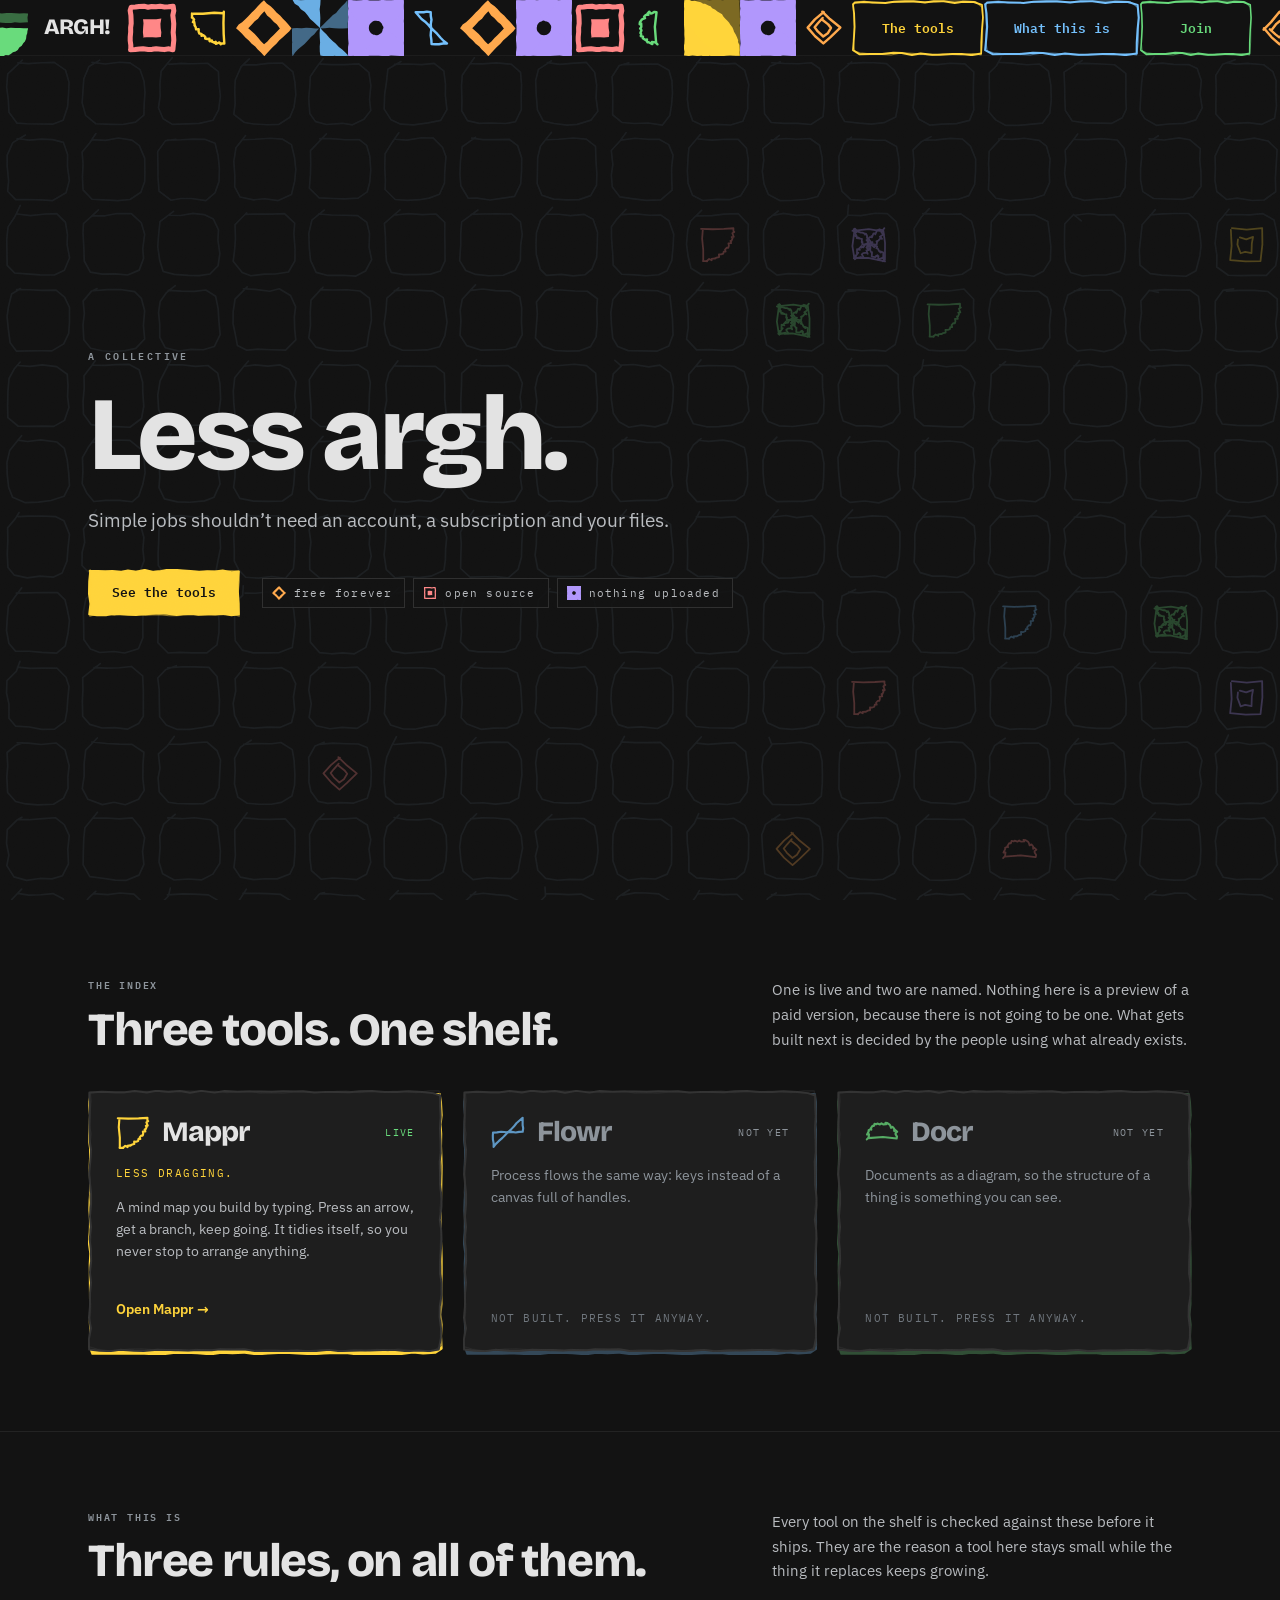
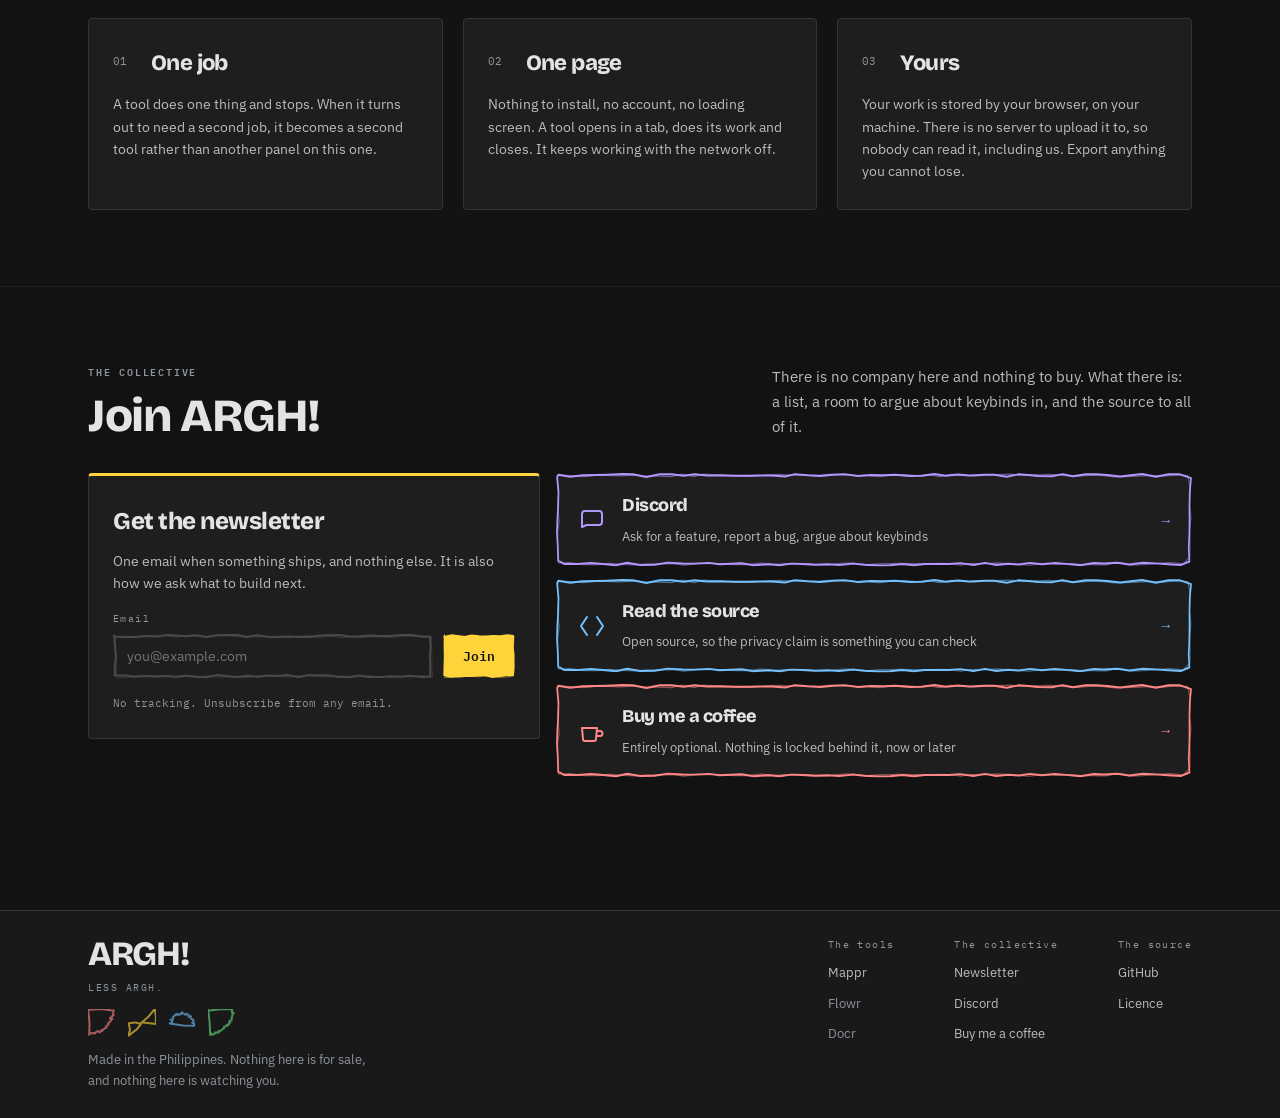
==== index.html @ cfb0e9b5 "The ARGH! marks: the stamp as the house page's icon, both marks as files Settled on book board 30. T" ====
<!doctype html>
<html lang="en">
<head>
<meta charset="utf-8">
<meta name="viewport" content="width=device-width,initial-scale=1">
<title>ARGH! — less argh.</title>
<meta name="description" content="Small tools that each do one job and then get out of the way. Free forever, open source, and nothing ever leaves your device.">
<meta name="theme-color" content="#121212">
<link rel="icon" href="/assets/brand/argh-stamp.svg" type="image/svg+xml">
<link rel="icon" href="/assets/brand/png/argh-stamp-32.png" type="image/png" sizes="32x32">
<link rel="apple-touch-icon" href="/assets/brand/png/apple-touch-icon.png">

<meta property="og:title" content="ARGH! — less argh.">
<meta property="og:description" content="Small tools that each do one job and then get out of the way. Free forever, open source, nothing uploaded.">
<meta property="og:type" content="website">


<!--critical:start-->
<style>
/* Critical: enough to paint dark and roughly right above the fold if
   site.css is late. Generated by tools/build-critical.py from the
   stylesheet itself; do not hand-edit. */
:root{--field:#121212;--panel:#1e1e1e;--line:#343434;--ink:#e3e3e3;--ash:#b9bcc0;--muted:#8d949b;--blue:#74c0fc;--yellow:#ffd43b;--green:#69db7c;--orange:#ffa94d;--violet:#b197fc;--red:#ff8787;--rule-page:rgba(160,195,230,.07);--rule-map:rgba(160,195,230,.10);--rule-map-strong:rgba(160,195,230,.19);--display:'Bricolage Grotesque',system-ui,sans-serif;--sans:'IBM Plex Sans',system-ui,sans-serif;--mono:'IBM Plex Mono',ui-monospace,monospace;--page-max:1200px;--gut:48px;}
*{box-sizing:border-box}
html{scroll-behavior:smooth}
body{margin:0;background-color:var(--field);background-image:linear-gradient(var(--rule-page) 1px, transparent 1px),linear-gradient(90deg, var(--rule-page) 1px, transparent 1px);background-size:60px 60px, 60px 60px;color:var(--ink);font-family:var(--sans);font-size:15px;line-height:1.65;-webkit-font-smoothing:antialiased;}
a{color:var(--blue);text-decoration:none}
a:hover{color:var(--ink)}
.wrap{max-width:var(--page-max);margin:0 auto;padding:0 var(--gut)}
.label{font-family:var(--mono);font-weight:600;font-size:10px;letter-spacing:1.8px;color:var(--muted);text-transform:uppercase;}
.btn{display:inline-flex;align-items:center;justify-content:center;font-family:var(--mono);font-size:13px;font-weight:600;padding:13px 24px;border-radius:4px;border:1px solid transparent;min-height:44px;cursor:pointer;}
.btn-primary{background:var(--ink);color:var(--field)}
.btn-ghost{color:var(--ink);border-color:var(--line);font-weight:400}
.spectrum{height:6px;display:flex}
.spectrum span{flex-grow:1}
.spectrum .s1{background:var(--red)}
.spectrum .s2{background:var(--orange)}
.spectrum .s3{background:var(--yellow)}
.spectrum .s4{background:var(--green)}
.spectrum .s5{background:var(--blue)}
.spectrum .s6{background:var(--violet)}
.topbar{position:sticky;top:0;z-index:20;background:var(--panel);border-bottom:1px solid var(--line);}
.topbar .inner{max-width:var(--page-max);margin:0 auto;height:56px;display:flex;align-items:center;gap:14px;padding:0 var(--gut);}
.topbar .name{font-family:var(--display);font-weight:700;font-size:19px}
.topbar .ver{font-family:var(--mono);font-size:10px;color:var(--muted);border:1px solid var(--line);padding:2px 6px;border-radius:3px;}
.topbar nav{margin-left:auto;display:flex;align-items:center;gap:18px}
.topbar nav a{font-family:var(--mono);font-size:12px;color:var(--muted)}
.topbar nav a.argh{color:var(--yellow)}
.topbar nav a.cta{color:var(--field);background:var(--yellow);font-weight:600;padding:8px 13px;border-radius:4px;}
.topbar .name{font-weight:800;letter-spacing:-.6px;font-size:20px}
.drawn{position:relative;background:none;border:0;border-radius:0;padding:13px 24px}
.drawn .ed{position:absolute;inset:0;display:block;pointer-events:none;color:inherit}
.drawn .ed svg{display:block;width:100%;height:100%}
.drawn .t{position:relative}
.drawn .f2,.drawn .f3{opacity:0}
.btn.drawn.btn-primary .t{color:var(--field)}
.btn.drawn.btn-ghost{color:#4a4a4a;background:none;border:0}
.btn.drawn.btn-ghost .t{color:var(--ink)}
.topbar nav a.cta.drawn{color:var(--yellow);background:none;padding:9px 15px}
.topbar nav a.cta.drawn .t{color:var(--field)}
.grain{position:fixed;inset:0;pointer-events:none;z-index:2;opacity:.05;mix-blend-mode:overlay}
.grain svg{width:100%;height:100%;display:block}
body.house{background-image:none}
.house .topbar .name{font-size:22px}
.house .topbar nav a{font-size:12.5px}
.hhero{position:relative;padding:104px 0 96px;overflow:hidden;min-height:calc(100svh - var(--nb));display:flex;align-items:center}
.hhero .glaze{position:absolute;inset:0;pointer-events:none;background:url("hero-field.svg") center center / cover no-repeat;}
.hhero .wrap{position:relative;width:100%}
.hhero .label{letter-spacing:2.4px}
.hhero h1{font-family:var(--display);font-weight:800;font-size:104px;line-height:.94;letter-spacing:-4px;margin:22px 0 0;}
.hhero .lead{margin:22px 0 0;max-width:600px;font-size:19px;line-height:1.55;color:var(--ash)}
.hhero .actions{margin-top:34px;display:flex;align-items:center;gap:22px;flex-wrap:wrap}
.claims{list-style:none;margin:0;padding:0;display:flex;flex-wrap:wrap;gap:8px}
.claims li{display:inline-flex;align-items:center;gap:8px;height:30px;padding:0 12px 0 9px;border:1px solid #2f2f2f;background:rgba(18,18,18,.85);font-family:var(--mono);font-size:11px;letter-spacing:1.2px;color:var(--ash)}
.claims svg{width:14px;height:14px;flex-shrink:0}
.tileband{height:68px;overflow:hidden;display:flex;justify-content:center;background:var(--field);position:relative;z-index:1}
.tileband .row{display:flex;flex:0 0 auto}
.tileband .bt{display:block;width:68px;height:68px;flex:0 0 68px;opacity:0;animation:bandfire 1ms steps(1,start) forwards;animation-delay:calc(var(--i) * 34ms)}
.tileband .bt svg{display:block;width:100%;height:100%;overflow:visible;transition:transform 90ms steps(2,end)}
.tileband .bt svg{clip-path:inset(0)}
:root{--nb:56px}
html{scroll-padding-top:var(--nb)}
.spectrum{height:4px}
.navband{position:sticky;top:0;z-index:20;height:var(--nb);display:flex;align-items:stretch;background:var(--field);border-bottom:1px solid #1c1c1c}
.navband .tileband{height:var(--nb);display:block;overflow:hidden;background:none}
.navband .tileband .row{display:flex;height:100%}
.navband .tileband .bt{width:var(--nb);height:var(--nb);flex:0 0 var(--nb)}
.navband .nb-lead{flex:0 0 calc(var(--nb) / 2);position:relative}
.navband .nb-lead .row{position:absolute;right:0;top:0}
.navband .nb-tail{flex:0 0 calc(var(--nb) / 2)}
.navband .nb-mid{flex:1 1 0;min-width:0}
.navband .nb-brand{flex:0 0 auto;display:flex;align-items:center;gap:12px;padding:0 28px 0 18px}
.navband .nb-word{display:flex;align-items:center;gap:11px;font-family:var(--display);font-weight:800;font-size:22px;letter-spacing:-.8px;color:var(--ink);text-decoration:none}
.navband .ver{font-family:var(--mono);font-size:10px;color:var(--muted);border:1px solid var(--line);padding:2px 6px;border-radius:3px}
.navband .nb-keys{flex:0 0 auto;display:flex}
.nkey{position:relative;display:flex;align-items:center;justify-content:center;min-width:112px;height:var(--nb);padding:0 22px;box-sizing:border-box;text-decoration:none;font-family:var(--mono);font-size:12.5px;font-weight:600;color:var(--acc)}
.nkey .ed,.nkey .fl{position:absolute;inset:0;width:100%;height:100%;display:block;overflow:visible;pointer-events:none;color:var(--acc)}
.nkey .fl{opacity:0}
.nkey .ed .f2,.nkey .ed .f3{opacity:0}
.nkey .t{position:relative;white-space:nowrap}
.nkey .short{display:none}
.spectrum{display:none}
.navband .nb-brand{padding:0 14px 0 16px}
@media (max-width:1000px){:root{--gut:28px}.hhero{padding:72px 0 64px}.hhero h1{font-size:64px;letter-spacing:-2.2px}.hhero .lead{font-size:17px}}
@media (max-width:640px){:root{--gut:16px}.topbar nav{gap:12px}.hhero h1{font-size:46px;letter-spacing:-1.6px}.house .topbar nav a{font-size:11.5px}.tileband{height:48px}.tileband .bt{width:48px;height:48px;flex-basis:48px}}
@media (prefers-reduced-motion: reduce){html{scroll-behavior:auto}.tileband .bt{animation:none;opacity:1}}
@media (max-width:760px){:root{--nb:48px}.navband .nb-mid{display:none}.navband .nb-brand{flex:1 1 auto;padding:0 10px}.navband .nb-word{font-size:19px}.navband .ver{display:none}.nkey{min-width:0;padding:0 12px;font-size:11.5px}.nkey .short{display:inline}.navband .nb-mid{display:block}.navband .nb-brand{flex:0 0 auto;padding:0 10px 0 14px}}
</style>
<!--critical:end-->
<link rel="stylesheet" href="/assets/site.css">
<link rel="preload" href="/assets/fonts/bricolage-grotesque-latin-800-normal.woff2" as="font" type="font/woff2" crossorigin>
<link rel="preload" href="/assets/fonts/ibm-plex-sans-latin-400-normal.woff2" as="font" type="font/woff2" crossorigin>
</head>
<body class="house">

<!--band:start-->
<header class="navband" data-owner="house"><div class="tileband nb-lead" aria-hidden="true"><div class="row"><span class="bt" style="--i:0"><svg viewBox="0 0 120 120"><g transform="rotate(180 60 60)"><use href="/assets/tiles.svg#g-half-disc"/></g></svg></span></div></div><div class="nb-brand"><a class="nb-word" href="/" aria-label="ARGH!, home">ARGH!</a></div><div class="tileband nb-mid" aria-hidden="true"><div class="row"><span class="bt" style="--i:1"><svg viewBox="0 0 120 120"><g transform="rotate(270 60 60)"><use href="/assets/tiles.svg#g-square-in-square"/></g></svg></span><span class="bt" style="--i:2"><svg viewBox="0 0 120 120"><g transform="rotate(90 60 60)"><use href="/assets/tiles.svg#o-quarter-disc"/></g></svg></span><span class="bt" style="--i:3"><svg viewBox="0 0 120 120"><g transform="rotate(90 60 60)"><use href="/assets/tiles.svg#g-cut-diamond"/></g></svg></span><span class="bt" style="--i:4"><svg viewBox="0 0 120 120"><g transform="rotate(90 60 60)"><use href="/assets/tiles.svg#g-pinwheel"/></g></svg></span><span class="bt" style="--i:5"><svg viewBox="0 0 120 120"><g transform="rotate(90 60 60)"><use href="/assets/tiles.svg#g-four-petals"/></g></svg></span><span class="bt" style="--i:6"><svg viewBox="0 0 120 120"><g transform="rotate(270 60 60)"><use href="/assets/tiles.svg#o-pinwheel"/></g></svg></span><span class="bt" style="--i:7"><svg viewBox="0 0 120 120"><g transform="rotate(90 60 60)"><use href="/assets/tiles.svg#g-cut-diamond"/></g></svg></span><span class="bt" style="--i:8"><svg viewBox="0 0 120 120"><g transform="rotate(0 60 60)"><use href="/assets/tiles.svg#g-four-petals"/></g></svg></span><span class="bt" style="--i:9"><svg viewBox="0 0 120 120"><g transform="rotate(270 60 60)"><use href="/assets/tiles.svg#g-square-in-square"/></g></svg></span><span class="bt" style="--i:10"><svg viewBox="0 0 120 120"><g transform="rotate(270 60 60)"><use href="/assets/tiles.svg#o-half-disc"/></g></svg></span><span class="bt" style="--i:11"><svg viewBox="0 0 120 120"><g transform="rotate(270 60 60)"><use href="/assets/tiles.svg#g-quarter-disc"/></g></svg></span><span class="bt" style="--i:12"><svg viewBox="0 0 120 120"><g transform="rotate(90 60 60)"><use href="/assets/tiles.svg#g-four-petals"/></g></svg></span><span class="bt" style="--i:13"><svg viewBox="0 0 120 120"><g transform="rotate(0 60 60)"><use href="/assets/tiles.svg#o-cut-diamond"/></g></svg></span><span class="bt" style="--i:14"><svg viewBox="0 0 120 120"><g transform="rotate(0 60 60)"><use href="/assets/tiles.svg#g-square-in-square"/></g></svg></span><span class="bt" style="--i:15"><svg viewBox="0 0 120 120"><g transform="rotate(90 60 60)"><use href="/assets/tiles.svg#g-quarter-disc"/></g></svg></span><span class="bt" style="--i:16"><svg viewBox="0 0 120 120"><g transform="rotate(0 60 60)"><use href="/assets/tiles.svg#g-half-disc"/></g></svg></span><span class="bt" style="--i:17"><svg viewBox="0 0 120 120"><g transform="rotate(90 60 60)"><use href="/assets/tiles.svg#g-pinwheel"/></g></svg></span><span class="bt" style="--i:18"><svg viewBox="0 0 120 120"><g transform="rotate(180 60 60)"><use href="/assets/tiles.svg#g-four-petals"/></g></svg></span><span class="bt" style="--i:19"><svg viewBox="0 0 120 120"><g transform="rotate(90 60 60)"><use href="/assets/tiles.svg#g-square-in-square"/></g></svg></span><span class="bt" style="--i:20"><svg viewBox="0 0 120 120"><g transform="rotate(180 60 60)"><use href="/assets/tiles.svg#o-pinwheel"/></g></svg></span><span class="bt" style="--i:21"><svg viewBox="0 0 120 120"><g transform="rotate(270 60 60)"><use href="/assets/tiles.svg#g-half-disc"/></g></svg></span><span class="bt" style="--i:22"><svg viewBox="0 0 120 120"><g transform="rotate(0 60 60)"><use href="/assets/tiles.svg#g-quarter-disc"/></g></svg></span><span class="bt" style="--i:23"><svg viewBox="0 0 120 120"><g transform="rotate(0 60 60)"><use href="/assets/tiles.svg#o-cut-diamond"/></g></svg></span><span class="bt" style="--i:24"><svg viewBox="0 0 120 120"><g transform="rotate(90 60 60)"><use href="/assets/tiles.svg#g-four-petals"/></g></svg></span><span class="bt" style="--i:25"><svg viewBox="0 0 120 120"><g transform="rotate(180 60 60)"><use href="/assets/tiles.svg#g-square-in-square"/></g></svg></span><span class="bt" style="--i:26"><svg viewBox="0 0 120 120"><g transform="rotate(0 60 60)"><use href="/assets/tiles.svg#o-pinwheel"/></g></svg></span><span class="bt" style="--i:27"><svg viewBox="0 0 120 120"><g transform="rotate(90 60 60)"><use href="/assets/tiles.svg#g-half-disc"/></g></svg></span><span class="bt" style="--i:28"><svg viewBox="0 0 120 120"><g transform="rotate(270 60 60)"><use href="/assets/tiles.svg#g-quarter-disc"/></g></svg></span></div></div><nav class="nb-keys" aria-label="Site"><a class="nkey" href="#index" style="--acc:var(--yellow)"><svg class="fl" viewBox="0 0 10 10" preserveAspectRatio="none" aria-hidden="true"><use href="/assets/tiles.svg#e-navfill" width="10" height="10"/></svg><svg class="ed" viewBox="0 0 10 10" preserveAspectRatio="none" aria-hidden="true"><use class="f1" href="/assets/tiles.svg#e-nav-1" width="10" height="10"/><use class="f2" href="/assets/tiles.svg#e-nav-2" width="10" height="10"/><use class="f3" href="/assets/tiles.svg#e-nav-3" width="10" height="10"/></svg><span class="t"><span class="long">The tools</span><span class="short">Tools</span></span></a><a class="nkey" href="#rules" style="--acc:var(--blue)"><svg class="fl" viewBox="0 0 10 10" preserveAspectRatio="none" aria-hidden="true"><use href="/assets/tiles.svg#e-navfill" width="10" height="10"/></svg><svg class="ed" viewBox="0 0 10 10" preserveAspectRatio="none" aria-hidden="true"><use class="f1" href="/assets/tiles.svg#e-nav-1" width="10" height="10"/><use class="f2" href="/assets/tiles.svg#e-nav-2" width="10" height="10"/><use class="f3" href="/assets/tiles.svg#e-nav-3" width="10" height="10"/></svg><span class="t"><span class="long">What this is</span><span class="short">Rules</span></span></a><a class="nkey" href="#join" style="--acc:var(--green)"><svg class="fl" viewBox="0 0 10 10" preserveAspectRatio="none" aria-hidden="true"><use href="/assets/tiles.svg#e-navfill" width="10" height="10"/></svg><svg class="ed" viewBox="0 0 10 10" preserveAspectRatio="none" aria-hidden="true"><use class="f1" href="/assets/tiles.svg#e-nav-1" width="10" height="10"/><use class="f2" href="/assets/tiles.svg#e-nav-2" width="10" height="10"/><use class="f3" href="/assets/tiles.svg#e-nav-3" width="10" height="10"/></svg><span class="t">Join</span></a></nav><div class="tileband nb-tail" aria-hidden="true"><div class="row"><span class="bt" style="--i:12"><svg viewBox="0 0 120 120"><g transform="rotate(270 60 60)"><use href="/assets/tiles.svg#o-cut-diamond"/></g></svg></span></div></div></header>
<!--band:end-->

<main>

<section class="hhero">
  <!-- The quiet field: drawn keycaps at 7 percent, a motif on a few of them at
       26, module 68 as on book board 07. Regenerate with tools/build-hero.py. -->
  <div class="glaze" aria-hidden="true">
<!-- the field is assets/hero-field.svg, laid by CSS. tools/build-hero.py writes it. -->
  </div>
  <div class="wrap">
    <p class="label">A collective</p>
    <h1>Less argh.</h1>
    <p class="lead">Simple jobs shouldn&#8217;t need an account, a subscription and your files.</p>
    <div class="actions">
      <a href="#index" class="btn btn-primary drawn"><span class="ed" aria-hidden="true"><svg viewBox="0 0 200 48" preserveAspectRatio="none" fill="none"><g class="f1"><path d="M1.9 2.1l11.4-.2 9.4.3 9.5-.2 11.4.7 9-1.2 10.3 1.2 11.8-1.8 11 2.2 9.5-.8 9.1-1.5 11.2.1 9.5.5 10 .5 11.3.9 10.5-.5 10.3.1 10.2-.9 11.6 1.7 9.9-.7-1.2 9.9-.1 10.6 1.1 11.8.2 10.9-10 1.1-12.6-1.5-8.2.6-10.1-.1-12.5.5-8.6-.9-12 .2-8.2 1-12.4-1.2-10.3-.5-8.7.3-10.8.7-11.2.7-10.5-.3-10.4-.5-10-.4-8.5 1.3-12 .2-10.5-1.2 1.6-10.4-1.9-10.1.3-12.8 1.4-10.8z" fill="currentColor" stroke="currentColor" stroke-width="2" stroke-linejoin="round"/><path d="M2.4 1.8l11.5 1 9.4.2 11.1-.1 8.6.8 10.3-2.1 10.4.7 11.5-.7 9.1.8 12-1 10.4.5 10.3-.1 10.4 1.9 10.4-.8 10.3.3 8.1-.7 11.2-.3 10.6.3 10-.9 10.4.4 1 10.3-1.7 12.3-.1 10.4 1.5 12.6-11.1-2.2-10.1.8-10.7.6-10.1-.7-9.6.4-10.6-.4-10.6.7-9.1.4-10.4.1-12.5-1.2-9.8.3-9 .6-12-1.6-9.8 0-9.7.4-9.3 1.1-10.9-.6-11-.7-10.5 2 1.4-11.5-.7-12.5.8-9.2-1.7-11.6z" fill="none" stroke="currentColor" stroke-width="1.24" stroke-linejoin="round" opacity=".5"/></g><g class="f2"><path d="M2.2 1.6l9.1.2 10.7.5 9.9-1 10.9 1.1 9.8-1.5 11.4 1 10.1-.9 11.4.1 9.7-.1 10.8 1 10.7-1 10.3 1.4 9.6.4 11 0 9.7-1.7 10 .9 9.9 1 10.5-.1 11.2-.9-1.6 11.1 1.8 11.6-2.2 9.7 1.6 12.5-11.9-.4-10.3-1.1-8.6.2-11.6-.2-9.4.1-11.8.2-9.8 1.1-10.3-1.6-9.7 1.4-9.6-1.6-12 1.6-9.9.1-9.1-.5-10.4-1.2-10.5 1-10.3.7-9.8.4-10.9-1.5-9.5-.7-1.9-9.8.6-10.1-.1-12.9 1.2-10.1z" fill="currentColor" stroke="currentColor" stroke-width="2" stroke-linejoin="round"/><path d="M3.3 1.4l10.2 2 8.8.1 11.9-1.2 9.4.6 10.3-.2 10.9-1.3 10.6 1.6 10.7 0 9.7.1 9.2-.6 12 1 8.2-.1 11.8-1.1 9.1 1.1 10.6-.7 9.9-.1 11.1-.6 9.8-.6 12 1.4-2.1 10.9 1.8 10.1.4 12.5-.9 11.4-11.1-2.3-9.9.3-9-.1-11.7 1.8-11.1-1.9-9.1.7-11.6.7-8.3-1.5-12 .2-9.5 1.3-10.8.4-10.8.2-10-1.9-10.3 1-8.7-1-11 1-10.6.6-10.9.3-10.1-1.3.4-10.6.5-10.3.5-12.7-1.8-9.5z" fill="none" stroke="currentColor" stroke-width="1.24" stroke-linejoin="round" opacity=".5"/></g><g class="f3"><path d="M2 .8l9.3 1.9 10.8.4 10.2-.4 11.7-.5 10.6.4 9-.9 11.3-.6 9.1 1.1 10.6-1.1 11.5.1 8.5 1.6 10.3-.9 10.9 0 10.2.6 11.6-1.7 9.6.9 10.6-.2 11.1 1.4 9.1.3 0 9.9-1 10.8 1.2 12.2-1.4 8.7-10.2 2.4-8.1-2.2-10.9.9-10.6 1.2-10.7-2.2-9.9.1-11.8.7-8.8 0-10.4.9-11.4-1-8.5 1.3-10.8.2-9.9-.8-11 0-10.1.8-10-1.3-11.8-.3-10.7-.2-10.3 1.2 2.2-11.3 0-12.3-.2-9.6-.4-11z" fill="currentColor" stroke="currentColor" stroke-width="2" stroke-linejoin="round"/><path d="M1.4 1.9l11.1 1.1 11-.5 10.4 1 8.8-1 10.9-.4 11.8-.4 8.6-.2 12.1 1.9 9-.2 11.2-1.3 10.6-.3 10.3.7 8.6-.9 11 .5 9.7-.6 10.5.6 11.9.3 10-.1 9.9 1.2.2 10.1.6 10-.2 13.1-.8 10.6-11-1.1-10.8-.3-8.8.6-10.5.2-10.9.3-8.7-1.4-11.5 1.4-10.1-1.3-11.4 1.8-9.5-1.9-9.5.7-10.6 1.4-10.5-1.5-11.6-.6-8.9 1.8-11.1.2-10.1-1.4-10.1 1.2-9.3-.5-1.4-11.6-.6-10.9.6-10.7 1.2-11.5z" fill="none" stroke="currentColor" stroke-width="1.24" stroke-linejoin="round" opacity=".5"/></g></svg></span><span class="t">See the tools</span></a>
      <ul class="claims" aria-label="What every tool promises"><li><svg viewBox="0 0 120 120" aria-hidden="true"><use href="/assets/tiles.svg#g-cut-diamond"/></svg>free forever</li><li><svg viewBox="0 0 120 120" aria-hidden="true"><use href="/assets/tiles.svg#g-square-in-square"/></svg>open source</li><li><svg viewBox="0 0 120 120" aria-hidden="true"><use href="/assets/tiles.svg#g-four-petals"/></svg>nothing uploaded</li></ul>
    </div>
  </div>
</section>

<section class="section" id="index">
  <div class="wrap">
    <div class="section-head">
      <div class="hgroup">
        <p class="label">The index</p>
        <h2>Three tools. One shelf.</h2>
      </div>
      <p class="side">One is live and two are named. Nothing here is a preview of a paid version, because there is not going to be one. What gets built next is decided by the people using what already exists.</p>
    </div>

    <div class="shelf">
      <a href="/mappr/" class="keycap live" style="--acc:#ffd43b">
        <svg class="skirt" viewBox="0 0 10 10" preserveAspectRatio="none" aria-hidden="true"><use href="/assets/tiles.svg#e-skirt" width="10" height="10"/></svg><span class="face"><svg class="ed" viewBox="0 0 10 10" preserveAspectRatio="none" aria-hidden="true"><use class="f1" href="/assets/tiles.svg#e-key-1" width="10" height="10"/><use class="f2" href="/assets/tiles.svg#e-key-2" width="10" height="10"/><use class="f3" href="/assets/tiles.svg#e-key-3" width="10" height="10"/></svg><span class="in">
          <span class="head"><svg class="mk " width="34" height="34" viewBox="-6 -6 112 112" fill="none" aria-hidden="true"><g stroke="#ffd43b" stroke-width="7" stroke-linecap="round" stroke-linejoin="round"><path d="M5.1 4.4l-2 26.6 3.5 34.5 0 29.9-.8 3.5 9.2 0 3.1.4-.8-.8 7-6 7.8 3.7-.3-4 9.8-1.5 0 .7 5.1-3.4 7.5-1.7-.4-7.8 7 .3 6-2.3 1.1-5.9 0-.7 6.2 0-2.2-5.5 5.5-6 4.7.2 1.5-6.4-1.1-6.6 8.2-.5-2.4-7 2.4 1.1 4.2-8.5-2.7-4.4 6.3-.4-4.3-10.9 5.8-4.1-2.7-2 .3-8.9-29 2-34.5.7-34.1-1.1"/></g></svg><span class="h">Mappr</span><span class="state on">LIVE</span></span>
          <span class="tline">Less dragging.</span>
          <span class="p">A mind map you build by typing. Press an arrow, get a branch, keep going. It tidies itself, so you never stop to arrange anything.</span>
          <span class="go"><span class="t">Open Mappr <span class="arrow">&#8594;</span></span><svg class="sprout" viewBox="0 0 214 70" fill="none" aria-hidden="true"><g class="s1"><path d="M0 35l11.4-.3 11.6.4" stroke="#ffd43b" stroke-width="2" fill="none" stroke-linecap="round" stroke-linejoin="round"/><g transform="translate(24,20)"><path d="M1.5.9l11 .9 11.2-1.4 13.6.8 9 .9 11.6-1.6 10.1 0 10.5 1.1-.3 12.6-.2 11.1-7.5 3.3-12.4.4-11.9-.4-11.2.6-9.7.5-11-1.2-13.3.6.5-11.1-.8-12 .8-5.1z" fill="#121212" stroke="#e3e3e3" stroke-width="1.6" stroke-linejoin="round"/><text x="40.0" y="19.5" text-anchor="middle" font-family="Excalifont, 'IBM Plex Sans', sans-serif" font-size="13" fill="#e3e3e3">an idea</text></g></g><g class="s2"><path d="M104.3 34.7l8.1-5.7 6.5-9.5 6.7-3.5" stroke="#ffd43b" stroke-width="2" fill="none" stroke-linecap="round" stroke-linejoin="round"/><g transform="translate(126,3)"><path d="M.6 1.3l11.2-.7 12.1-.1 11.4-.1 12.6 1.7 11.1 0 10.9-.7 13 .1-.8 11.2.9 10.2-9.7 4.6-10.4-1.3-12.4.1-9.8.5-11.9.6-12.7-1-11.2.8-4.4-6.6 0-12.5.1-6.8z" fill="#121212" stroke="#e3e3e3" stroke-width="1.6" stroke-linejoin="round"/><text x="42.0" y="18.5" text-anchor="middle" font-family="Excalifont, 'IBM Plex Sans', sans-serif" font-size="13" fill="#e3e3e3">then this</text></g></g><g class="s3"><path d="M103.7 35.5l9.6 7.3 6.2 8.4 7 2.5" stroke="#ffd43b" stroke-width="2" fill="none" stroke-linecap="round" stroke-linejoin="round"/><g transform="translate(126,41)"><path d="M1.5.3l10.7 1.1 11.2-.7 11.2.1 12.2.1 10.6.6 12.9-.7 9.2 1.3 3.9 9-.6 9.1-5.4 6.2-10.4-.4-10 1.2-13.5.2-10 .2-12.4-.3-12.9-.3-7-4.8-.6-12.3.9-9.6z" fill="#121212" stroke="#e3e3e3" stroke-width="1.6" stroke-linejoin="round"/><text x="42.0" y="18.5" text-anchor="middle" font-family="Excalifont, 'IBM Plex Sans', sans-serif" font-size="13" fill="#e3e3e3">and this</text></g></g></svg></span>
        </span></span>
      </a>

      <div class="kwrap">
        <button type="button" class="keycap soon jam" style="--acc:#74c0fc" aria-describedby="flowr-stuck">
          <svg class="skirt" viewBox="0 0 10 10" preserveAspectRatio="none" aria-hidden="true"><use href="/assets/tiles.svg#e-skirt" width="10" height="10"/></svg><span class="face"><svg class="ed" viewBox="0 0 10 10" preserveAspectRatio="none" aria-hidden="true"><use class="f1" href="/assets/tiles.svg#e-key-1" width="10" height="10"/><use class="f2" href="/assets/tiles.svg#e-key-2" width="10" height="10"/><use class="f3" href="/assets/tiles.svg#e-key-3" width="10" height="10"/></svg><span class="in">
            <span class="head"><svg class="mk spin" width="34" height="34" viewBox="-6 -6 112 112" fill="none" aria-hidden="true"><g stroke="#74c0fc" stroke-width="7" stroke-linecap="round" stroke-linejoin="round"><path d="M50.5 46.6l8.9-7.7 9.8-10 8.5-11 11.2-9.8 9.3-8.1 0 11.1 0 13.3 1.8 9.9-1.6 11.7-11.6.3-11.4 2.1-13.5-2.2-13.2 1"/><path d="M50.1 47l-9.9 10.2-8.5 8.9-11.5 10-10.1 9.7-7.5 10 .1-12.3-2.4-12.2-.3-12.2.7-10.4 13.1-.7 13.5-2 10.6.7 11 2"/></g></svg><span class="h">Flowr</span><span class="state">NOT YET</span></span>
            <span class="p">Process flows the same way: keys instead of a canvas full of handles.</span>
            <span class="ask">Not built. Press it anyway.</span>
          </span></span>
        </button>
        <p class="stuck" id="flowr-stuck">Stuck, because it isn&#8217;t built yet. <a href="#discord">Ask for it on Discord &#8594;</a></p>
      </div>

      <div class="kwrap">
        <button type="button" class="keycap soon jam" style="--acc:#69db7c" aria-describedby="docr-stuck">
          <svg class="skirt" viewBox="0 0 10 10" preserveAspectRatio="none" aria-hidden="true"><use href="/assets/tiles.svg#e-skirt" width="10" height="10"/></svg><span class="face"><svg class="ed" viewBox="0 0 10 10" preserveAspectRatio="none" aria-hidden="true"><use class="f1" href="/assets/tiles.svg#e-key-1" width="10" height="10"/><use class="f2" href="/assets/tiles.svg#e-key-2" width="10" height="10"/><use class="f3" href="/assets/tiles.svg#e-key-3" width="10" height="10"/></svg><span class="in">
            <span class="head"><svg class="mk rise" width="34" height="34" viewBox="-6 -6 112 112" fill="none" aria-hidden="true"><g stroke="#69db7c" stroke-width="7" stroke-linecap="round" stroke-linejoin="round"><path d="M0 54.5l5.9-6.3 1.4-10.6-6.5 1 5.5-11-.4-3.4 8.5-4.3.4 2.5-2.2-3.3 6.1-9.5 4.5.6 2.2-6.9 6.3 1.4 2.9-2.5 8.5 3.3 5.1-4.1 3 2.7 3.3 1 9.5-.4-2.6-4.7 6.3.8 7.3 5.1 2 2.6 2.9 8 5.1-2.9 5.2 5.5 0 7.7 3.3-3.2 6.5 5.9-5.5 4.4.4 4.1 4.5 7.3-1.2 6.3-44.9-5.1-49 3.9"/></g></svg><span class="h">Docr</span><span class="state">NOT YET</span></span>
            <span class="p">Documents as a diagram, so the structure of a thing is something you can see.</span>
            <span class="ask">Not built. Press it anyway.</span>
          </span></span>
        </button>
        <p class="stuck" id="docr-stuck">Stuck, because it isn&#8217;t built yet. <a href="#discord">Ask for it on Discord &#8594;</a></p>
      </div>
    </div>
  </div>
</section>

<section class="section band" id="rules">
  <div class="wrap">
    <div class="section-head">
      <div class="hgroup">
        <p class="label">What this is</p>
        <h2>Three rules, on all of them.</h2>
      </div>
      <p class="side">Every tool on the shelf is checked against these before it ships. They are the reason a tool here stays small while the thing it replaces keeps growing.</p>
    </div>
    <div class="houserules">
      <article class="card">
        <div class="head"><span class="n"><span class="num">01</span><svg class="stamp" viewBox="0 0 120 120" aria-hidden="true"><use href="/assets/tiles.svg#g-cut-diamond"/></svg></span><h3>One job</h3></div>
        <p>A tool does one thing and stops. When it turns out to need a second job, it becomes a second tool rather than another panel on this one.</p>
      </article>
      <article class="card">
        <div class="head"><span class="n"><span class="num">02</span><svg class="stamp" viewBox="0 0 120 120" aria-hidden="true"><use href="/assets/tiles.svg#g-square-in-square"/></svg></span><h3>One page</h3></div>
        <p>Nothing to install, no account, no loading screen. A tool opens in a tab, does its work and closes. It keeps working with the network off.</p>
      </article>
      <article class="card">
        <div class="head"><span class="n"><span class="num">03</span><svg class="stamp" viewBox="0 0 120 120" aria-hidden="true"><use href="/assets/tiles.svg#g-four-petals"/></svg></span><h3>Yours</h3></div>
        <p>Your work is stored by your browser, on your machine. There is no server to upload it to, so nobody can read it, including us. Export anything you cannot lose.</p>
      </article>
    </div>
  </div>
</section>

<section class="section" id="join">
  <div class="wrap">
    <div class="section-head">
      <div class="hgroup">
        <p class="label">The collective</p>
        <h2>Join ARGH!</h2>
      </div>
      <p class="side">There is no company here and nothing to buy. What there is: a list, a room to argue about keybinds in, and the source to all of it.</p>
    </div>

    <div class="community">
      <article class="card news">
        <div>
          <h3>Get the newsletter</h3>
          <p>One email when something ships, and nothing else. It is also how we ask what to build next.</p>
        </div>
        <form action="#" method="post">
          <div class="field">
            <label for="news">Email</label>
            <span class="dfield"><span class="ed" aria-hidden="true"><svg viewBox="0 0 320 44" preserveAspectRatio="none" fill="none"><g class="f1"><path d="M2.3 2.6l10.6.5 10.1-.1 8.5-1.1 12.3.5 10.1-1.3 9.2.3 10.4.8 8.9-.9 10.8 1.7 11.4-1.8 10.2-.1 9.8 0 8.7 1.8 10.7-1.6 12.1 1.6 8.5.2 10.8-.7 9.4.7 11.3 0 10.7-1.6 8.9-.3 9.7-.2 10.6 1.2 9.5.2 10.9-.9 11.4.5 9 0 11.1-1.1 10.9 0 9.6 1.9 8.4-.1.9 9.5-.9 8.7.4 12.2.1 9.5-8.5.5-11.6-1.4-9.7 1-11.2-.1-8.6.3-12 .2-10-1.5-9 1.4-10.8 0-9.7-1.5-10.8-.3-10.7 0-8.8 2-11.4-2.3-8.2 1.2-11.6-.7-9.8 1.4-10.5-1-11.1 1.2-10.3-1-8.3-.9-10.4 2-10.4-.4-11.5-.9-10.1 1-9.8-.9-8.5.9-10.3-.9-11.3.7-10.3-1.1-10.3-.3-.1-8 1.4-10.9-1.1-10.7-1-10.1z" fill="none" stroke="currentColor" stroke-width="2" stroke-linejoin="round"/><path d="M1.7 2.5l11.1 1.1 10.9-.4 9.9-1.5 10.8.6 9.4-.8 9.5 1.8 9.8-1.8 10.6.6 10.6.4 9.5-1.2 10.6.7 10.6.6 10.6-.2 9.4.5 11.5 0 8.1-.9 12.4 1.6 8.6-1.8 9.5-.2 10.3 2.1 12.3-1.6 8 1.4 11.6 0 9.5-.1 11.4-.5 9.8.1 9.7.6 9.4-1.3 10.8.2 11.3-1 9.2.9-.1 10.4.8 10-.5 9.4 1.2 11.1-11-1.8-10.9 1.5-10.6-.7-9.6-.7-9.2 1.8-11.6-1.7-10.2 1.3-10.3.1-8.6-1.6-10.7 1.5-10.3-.1-11-1.3-8.7.1-10.2 1.5-11.5-.7-10.4-.6-9-.4-11.6 2.1-9.8-.9-9.6.2-9.6.3-11.6-1.1-8.5 1.4-11.5-1.5-10.3 1.3-10.6-1.9-10.5.4-8.3-.1-12 1.4-8.4.5-10.1-.1-.2-9.9-.9-10.2-.9-11.5 2.1-9.6z" fill="none" stroke="currentColor" stroke-width="1.24" stroke-linejoin="round" opacity=".5"/></g><g class="f2"><path d="M2.9 2.3l9.8-1.2 10.3.7 9.3 0 10.3-.1 11.2-.9 9 1.7 10.4-.2 9.3-1.4 11.1 2.2 9.4-.6 10.5.5 10.3 0 11.4.2 10.6-.9 8-.8 10.6.9 10.8.7 10-.1 10.7-1.2 9.8 1.3 11.2-1.2 10.1-.2 9.1 1.5 10-.7 10.9-.6 10.7.8 8.8-1 11.4-.8 10.1 1.9 10.9-1.5 9 1.4-.2 8.5-.2 10.1 1.5 10.1-1.2 11.6-10.3-2-9.7.7-10.6.1-10.3-.3-10.8 1.5-8.6 0-10.4-1.1-10.5.2-11.4-.4-9.3 1.2-9.1-1-12-.5-9.5 1.1-10.6-1.3-9.7 1.9-9.6-.5-10.7-1.3-10.9-.1-9.6 1-11.1.3-8.8.1-11.3.4-10.2-.1-9.7-.3-10.9.1-9.7-.2-9.5-.4-9.6-1.2-11.9.3-9.5.2-10 .1-.3-10.1.1-9.7.3-9.2.1-11.4z" fill="none" stroke="currentColor" stroke-width="2" stroke-linejoin="round"/><path d="M1.8 2l11.7-.1 9.3-.3 10.7 1.6 9.5-.3 11.1-1.1 10.5 1.1 10.2.4 10.1-1.6 9.7 0 10.5 1.9 8.8-.2 12.1-1.1 9.7-.5 10.1-.3 10.7.8 8-.7 11.5.2 11.1 1 9.9.3 9.7 0 9.9-.7 11 .5 10.4-1.5 9 2.1 11.5-1.9 8.1 2 12.1-.4 9.4-.3 10.4-1.6 10.6.8 10.7-.4-.3 11-1.2 10.1 1.3 10-1.7 8.5-8.5.7-11 1.3-10.2-2-11.3.9-8.8.6-10.3-.2-10.9.1-10.7-1.4-9.3 1.4-10.2.7-9.5-.8-11.6.7-8.8-.3-12.1-.4-9.6.4-9.3-1.5-11.6.7-9.4.3-9.1 1-10.8-1.5-10.1.3-10.6-.2-11.1-.2-9.8.4-10.5 1.3-8.2-.3-11.7-1.6-9.8.8-11.3-.1-8.6 1.1-11.3-.7 1.3-9.9-.5-11 1-8.5-1-10.8z" fill="none" stroke="currentColor" stroke-width="1.24" stroke-linejoin="round" opacity=".5"/></g><g class="f3"><path d="M2 2.8l10.6-.3 8.9-.5 10.6-.8 11.6-.2 8.2.6 10.2-.3 11.4.7 8.9.1 12.3-.2 8.7-1.1 11.3 1.9 8.9.5 11-.3 9.8-.8 10.4-1 11.1 1.8 10.5-1.5 8.7-.3 9.9.9 12.1-.6 9.3.3 9.3-.8 10.5.5 10.2-.1 9.9 0 11 .2 11-.6 8.5 1.2 10.3-.4 9.5 1 10.4.4.6 9.5 1 9.5-1.2 10.5.6 10.2-10.9-.6-9.9-1.4-9.1.8-11.2.7-9.7-.6-10.2.2-9.4 1.1-10.9-1.4-9.2.6-11.9-.9-9.1-.4-11.9.7-9.4-.2-10.1-.5-11.2 2-9-1.8-9.1.2-10.8 1.6-11.4-.1-9.7-.6-11.1 0-9.7-.6-9.5 1.2-9.1-.4-12.1-.3-10.1 0-8.6.6-10-1.1-11.6-.3-11-.3-8.3 1.7-1.5-11.2.8-9.5.8-9.9-.6-9z" fill="none" stroke="currentColor" stroke-width="2" stroke-linejoin="round"/><path d="M1.9 2.9l11 .4 11.1.1 8.5-.8 11.4.1 10.6-1 8.6-.2 11.7 1.9 9.8-.2 9-.8 10.9 0 11.2 1 9.6 0 9.3-2.1 10.7 1.7 9.7 0 9.8-1.1 11.9 1.1 9.7-1 10.9.4 9.9-.6 8.4-.1 10.6 1.9 10.4-2.2 9.6.2 11.6 1.4 9.9.6 10.5-.9 9.7-1.3 10.7 1.2 9.6.5 11.1-.5-.9 10.6-.3 10.3 1.1 8.4.5 11-11.8-1.1-8.9 1.5-10.8-1.1-10.4-.4-9.3 0-11.8 1.7-8.8-.6-9.7-.8-11.2-.4-10.6 1.1-10.7-1.2-9.7 1.4-9-.5-10 .7-11.9-.6-9.6.8-9.2-1.1-12.1-.6-9.1 1.9-11.5-.9-9-.5-10.4 1.5-10.7-.8-8.8-.7-9.8.3-10.9-.6-11.1.5-9.3-.4-10.7.7-9.7.3-10-1-1.7-9 1-11.7-.6-7.7-.2-12.3z" fill="none" stroke="currentColor" stroke-width="1.24" stroke-linejoin="round" opacity=".5"/></g></svg></span><input id="news" name="email" type="email" placeholder="you@example.com" autocomplete="email" required></span>
          </div>
          <button type="submit" class="drawn"><span class="ed" aria-hidden="true"><svg viewBox="0 0 110 44" preserveAspectRatio="none" fill="none"><g class="f1"><path d="M1.7 3l11.7-1.7 10.7 1 8.6.8 11.1-1.6 11 .7 9.9.2 12.3-.4 10.5.3 10.7-1.1 9.5.7-.7 11.2 1.3 7.9-.1 10.8-.9 9.4-10-.2-10.3 1-11.7.9-10.8-1.7-8.7.1-11.6.8-10.6-.1-10.4 0-11.7.8-10-1.9.3-8.1.5-10.9-.4-10.6.4-9.7z" fill="currentColor" stroke="currentColor" stroke-width="2" stroke-linejoin="round"/><path d="M1.8 2.8l10.6.2 11.7-.8 10.6.5 9.2-.1 12-.1 11.2.6 9.4-1.3 10 1.4 12-.4 10-.3-.6 10.1-.2 10.2 1.2 10.1-.9 8.6-10.4 1.5-10.2.1-10.8-.8-9.4-.6-12.3 1-9.6-.4-10.8.1-10.3 1-10.2-.6-11.5.8 0-10.8 1-9.9-1.2-9.8.5-9.6z" fill="none" stroke="currentColor" stroke-width="1.24" stroke-linejoin="round" opacity=".5"/></g><g class="f2"><path d="M1.9 1.7l11.1.6 11.2.7 9.2 0 11.9-1.9 10.8 1.9 10.6-1.4 9.1.8 10.1-1.5 11.4.2 9.8 1 2 9-.8 10.9-.1 9.8-.8 11.4-9.5-.3-11-1.6-11.3-.1-10-.4-10 1.7-11.7.6-10.2-.6-10.8.6-11.5-.5-9.7-1.7 1.2-8.4-.2-11.6.4-9.9-1-8.1z" fill="currentColor" stroke="currentColor" stroke-width="2" stroke-linejoin="round"/><path d="M1.6 2l12.6.5 10.1.6 9.9-.8 11.2-.3 10.8.8 8.8.7 10.9-1.2 11.5 0 10.2.5 10.4-.9-.5 10.9 2.1 9.9-2 9.6 1.2 11.1-10.6-1.3-11.5 1.5-10.8-1.9-9.6.9-11-1.3-11 .6-9.2 1.2-10.3-1.6-12.3.9-9.7.4-1.1-9.4.9-12 .5-9.1.2-8.6z" fill="none" stroke="currentColor" stroke-width="1.24" stroke-linejoin="round" opacity=".5"/></g><g class="f3"><path d="M1.7 2.8l9.9-1.7 12 .7 9.1.1 12.6.9 10.1-1.2 10.2.4 11.3-.1 9.4-.1 10.7.1 9.9-1 .8 9.9 1.1 11-.7 10.7.4 8.4-10 2-11.1-.1-11.4-.4-10.6.4-9.6-1.8-10.2 0-11.2 1.5-10.8-1.5-10 2.1-11.3-1.9-.9-10.1 1.8-9.7-.1-9.4-.2-11.1z" fill="currentColor" stroke="currentColor" stroke-width="2" stroke-linejoin="round"/><path d="M1.7 3.5l11.8-1.9 10.9 1.8 11-1.8 9.9.3 9.8 1.7 10.4-1.1 11.5.7 10.3-.2 10.2-.4 12.2-.7-.3 11.6-1.4 9.3-.6 8.6.4 11.5-9.2.4-10.3.1-11.8-.9-10.4 1-9.8-1.1-12-1.1-10.4 2.4-10.1-1.7-10.5.5-9.9.3-.9-9.7.4-10.4 0-10.3.7-10.6z" fill="none" stroke="currentColor" stroke-width="1.24" stroke-linejoin="round" opacity=".5"/></g></svg></span><span class="t">Join</span></button>
        </form>
        <div class="foot">No tracking. Unsubscribe from any email.</div>
      </article>

      <div class="links">
        <a href="#discord" class="linkcard drawnlink violet" id="discord">
          <svg class="ed" viewBox="0 0 10 10" preserveAspectRatio="none" aria-hidden="true"><use class="f1" href="/assets/tiles.svg#e-link-1" width="10" height="10"/><use class="f2" href="/assets/tiles.svg#e-link-2" width="10" height="10"/><use class="f3" href="/assets/tiles.svg#e-link-3" width="10" height="10"/></svg>
          <svg width="28" height="28" viewBox="0 0 28 28" fill="none" aria-hidden="true" style="flex-shrink:0;overflow:visible"><path d="M4 21 L4 8 A3 3 0 0 1 7 5 L21 5 A3 3 0 0 1 24 8 L24 16 A3 3 0 0 1 21 19 L8.5 19 Z" stroke="#b197fc" stroke-width="2" stroke-linejoin="round"/><g class="dots" fill="#b197fc"><circle cx="9.5" cy="12" r="1.5"/><circle cx="14" cy="12" r="1.5"/><circle cx="18.5" cy="12" r="1.5"/></g></svg>
          <span class="grow">
            <span class="t" style="display:block">Discord</span>
            <span class="d">Ask for a feature, report a bug, argue about keybinds</span>
          </span>
          <span class="arrow">&#8594;</span>
        </a>

        <a href="https://github.com/luiscabba" class="linkcard drawnlink blue">
          <svg class="ed" viewBox="0 0 10 10" preserveAspectRatio="none" aria-hidden="true"><use class="f1" href="/assets/tiles.svg#e-link-1" width="10" height="10"/><use class="f2" href="/assets/tiles.svg#e-link-2" width="10" height="10"/><use class="f3" href="/assets/tiles.svg#e-link-3" width="10" height="10"/></svg>
          <svg width="28" height="28" viewBox="0 0 28 28" fill="none" aria-hidden="true" style="flex-shrink:0;overflow:visible"><path class="brl" d="M9 5l-6 9 6 9" stroke="#74c0fc" stroke-width="2" stroke-linecap="round" stroke-linejoin="round"/><path class="brr" d="M19 5l6 9-6 9" stroke="#74c0fc" stroke-width="2" stroke-linecap="round" stroke-linejoin="round"/><path class="slash" d="M16 7l-4 14" stroke="#74c0fc" stroke-width="2" stroke-linecap="round"/></svg>
          <span class="grow">
            <span class="t" style="display:block">Read the source</span>
            <span class="d">Open source, so the privacy claim is something you can check</span>
          </span>
          <span class="arrow">&#8594;</span>
        </a>

        <a href="#coffee" class="linkcard drawnlink red" id="coffee">
          <svg class="ed" viewBox="0 0 10 10" preserveAspectRatio="none" aria-hidden="true"><use class="f1" href="/assets/tiles.svg#e-link-1" width="10" height="10"/><use class="f2" href="/assets/tiles.svg#e-link-2" width="10" height="10"/><use class="f3" href="/assets/tiles.svg#e-link-3" width="10" height="10"/></svg>
          <svg width="28" height="28" viewBox="0 0 28 28" fill="none" aria-hidden="true" style="flex-shrink:0;overflow:visible"><path d="M4 11 L19 11 L18 22 A2 2 0 0 1 16 24 L7 24 A2 2 0 0 1 5 22 Z" stroke="#ff8787" stroke-width="2" stroke-linejoin="round"/><path d="M19 14 L22 14 A2 2 0 0 1 22 19 L18.6 19" stroke="#ff8787" stroke-width="2" stroke-linecap="round"/><g class="steam" stroke="#ff8787" stroke-width="1.8" stroke-linecap="round"><path d="M8 8 C7 6 9 5 8 3"/><path d="M11.5 8 C10.5 6 12.5 5 11.5 3"/><path d="M15 8 C14 6 16 5 15 3"/></g></svg>
          <span class="grow">
            <span class="t" style="display:block">Buy me a coffee</span>
            <span class="d">Entirely optional. Nothing is locked behind it, now or later</span>
          </span>
          <span class="arrow">&#8594;</span>
        </a>
      </div>
    </div>
  </div>
</section>

</main>

<div class="grain" aria-hidden="true"><svg xmlns="http://www.w3.org/2000/svg"><filter id="grain"><feTurbulence type="fractalNoise" baseFrequency="0.85" numOctaves="3" stitchTiles="stitch"/><feColorMatrix type="saturate" values="0"/></filter><rect width="100%" height="100%" filter="url(#grain)"/></svg></div>

<footer>
  <div class="inner">
    <div class="brand">
      <div class="argh">ARGH!</div>
      <div class="less">LESS ARGH.</div>
      <div class="marks"><svg width="28" height="28" viewBox="-1 -1 28 28" fill="none" aria-hidden="true" style="flex-shrink:0"><path d="M-.8-.7l1.3 13.5-.2 10.7-.3 1.2 1.4-1.7 1.5.2 2.6-.2.6.4.4-.9 1.3-1 1.4-.5 1.1 1.4 1.9-1.1-.1-.9 1.4.3-.1-.6 2.7-1.9.4-.7.9.2-.1-2 1.4-.2.9-1.3-.5-.7 1.8-2-.6.9 2.1-2.3-1.5-2 2.4.9-1-1.6 1.1-1.5 1.2-.8-.6-1 .4-2.4-.8-1.2 1.4.2-12.7-1.8-11.5.9" fill="none" stroke="#ff8787" stroke-width="2" stroke-linecap="round" stroke-linejoin="round"/></svg><svg width="28" height="28" viewBox="-1 -1 28 28" fill="none" aria-hidden="true" style="flex-shrink:0"><path d="M11.8 13.3l7.3-6.2 6.8-8.3 1 7.8-.1 7.4-8.2-1.1-5.3-.4" fill="none" stroke="#ffd43b" stroke-width="2" stroke-linecap="round" stroke-linejoin="round"/><path d="M12.1 13.8l-4.8 6-7.8 5.8 1.5-5.9-1.3-6.5 6.4-.8 5.8 1.6" fill="none" stroke="#ffd43b" stroke-width="2" stroke-linecap="round" stroke-linejoin="round"/></svg><svg width="28" height="28" viewBox="-1 -1 28 28" fill="none" aria-hidden="true" style="flex-shrink:0"><path d="M2.2 13.5l-1-.5 1.3.3.8-1.9-1.9-2 1.9 1 .6-1.5.1-1.3-.2-.1 2.5-2.9 1 .2.7-1 1.2 1.3.6-.9 2-.2.9-1.5-.6 1.8.8-1.9 3 2.1 1.5-.1-1.1.3 1-1.1 2.2 1.3 0 1.8 2.5-.5-1.2.1 1.3 2.5.8.3 1.3.5.4 2.3-1.4.8 2.1 1.4-.2 1.6-11.2-.1-13.2-2.2" fill="none" stroke="#74c0fc" stroke-width="2" stroke-linecap="round" stroke-linejoin="round"/></svg><svg width="28" height="28" viewBox="-1 -1 28 28" fill="none" aria-hidden="true" style="flex-shrink:0"><path d="M-.8-.2l1.4 11.8.5 12.1 0 1.2.6-2.3 1.1 2.2 2.3-.8 1.4-.6-.7-.8 2.9 0 .8-1.7-.1 1.6 2.9-2.3.3-.3 1.7-1.2.8-.4.1-.2-.3-1.2 3.2-1-1-.3 2-1.4.3 1.1 1.1-2.4.9-.6-1.3-.7.9-1 1.6-.5.3-3.1.1-1 .1.7.7-2.7-.8-1 1.8.2-2-1.9.3-2.4-11.5.4-10.8 1.1" fill="none" stroke="#69db7c" stroke-width="2" stroke-linecap="round" stroke-linejoin="round"/></svg></div>
      <div class="t" style="margin-top:13px">Made in the Philippines. Nothing here is for sale, and nothing here is watching you.</div>
    </div>
    <div class="cols">
      <div class="col">
        <span class="h">The tools</span>
        <a href="/mappr/">Mappr</a>
        <span>Flowr</span>
        <span>Docr</span>
      </div>
      <div class="col">
        <span class="h">The collective</span>
        <a href="#join">Newsletter</a>
        <a href="#discord">Discord</a>
        <a href="#coffee">Buy me a coffee</a>
      </div>
      <div class="col">
        <span class="h">The source</span>
        <a href="https://github.com/luiscabba">GitHub</a>
        <a href="/FONT-LICENSE.md">Licence</a>
      </div>
    </div>
  </div>
</footer>

<!--light:start-->
<script>window.ARGH_LIGHT={"W":1560,"H":760,"M":68,"cols":23,"rows":12,"tc":12,"tr":9,"names":["quarter-disc","cut-diamond","pinwheel","square-in-square","half-disc","four-petals"],"k":"11200151425332124303400150415130114333103340112200130011210150034112422011432152022042510150533101502041304221304101..31..53123012..11314043002112301101314201201121..52..0341214303203220331301213253031241334152102311522310214013201253302210004332405221512252304320314150024052033301315211310253410132112143130013534153322131022012004312430250235322411032..22..521202..2340503213220223532002225001..20110252..3051005013..11435233..03514253011120320250331151233023..5033134021321240113041..1202..025103..3041423041..5113325200..0213..03203020513110320150"};</script>
<!--light:end-->
<script src="/assets/keys.js" defer></script>
<script src="/assets/hero-light.js" defer></script>
<script src="/assets/navband.js" defer></script>
</body>
</html>
---- assets/site.css ----
/* Self-hosted, so the page loads nothing from anywhere else. Bricolage Grotesque and
   IBM Plex Sans and Mono are both under the SIL Open Font License 1.1; see
   FONT-LICENSE.md. Latin subsets only, from the @fontsource packages. */
@font-face{font-family:"Bricolage Grotesque";font-style:normal;font-weight:800;font-display:swap;src:url("fonts/bricolage-grotesque-latin-800-normal.woff2") format("woff2");}
@font-face{font-family:"IBM Plex Sans";font-style:normal;font-weight:400;font-display:swap;src:url("fonts/ibm-plex-sans-latin-400-normal.woff2") format("woff2");}
@font-face{font-family:"IBM Plex Sans";font-style:normal;font-weight:500;font-display:swap;src:url("fonts/ibm-plex-sans-latin-500-normal.woff2") format("woff2");}
@font-face{font-family:"IBM Plex Sans";font-style:normal;font-weight:600;font-display:swap;src:url("fonts/ibm-plex-sans-latin-600-normal.woff2") format("woff2");}
@font-face{font-family:"IBM Plex Mono";font-style:normal;font-weight:400;font-display:swap;src:url("fonts/ibm-plex-mono-latin-400-normal.woff2") format("woff2");}
@font-face{font-family:"IBM Plex Mono";font-style:normal;font-weight:500;font-display:swap;src:url("fonts/ibm-plex-mono-latin-500-normal.woff2") format("woff2");}
@font-face{font-family:"IBM Plex Mono";font-style:normal;font-weight:600;font-display:swap;src:url("fonts/ibm-plex-mono-latin-600-normal.woff2") format("woff2");}

/* Mappr by ARGH!
   Every colour here is read from src/app.html at 1.10.1, except Ash, which is
   body copy on the site where Ink is too bright at length and Muted too dim.
   If the app's dark palette changes, these change with it. The app is the source. */

:root{
  --field:#121212;
  --panel:#1e1e1e;
  --line:#343434;
  --ink:#e3e3e3;
  --ash:#b9bcc0;
  --muted:#8d949b;

  --blue:#74c0fc;
  --yellow:#ffd43b;
  --green:#69db7c;
  --orange:#ffa94d;
  --violet:#b197fc;
  --red:#ff8787;

  --rule-page:rgba(160,195,230,.07);
  --rule-map:rgba(160,195,230,.10);
  --rule-map-strong:rgba(160,195,230,.19);

  --display:'Bricolage Grotesque',system-ui,sans-serif;
  --sans:'IBM Plex Sans',system-ui,sans-serif;
  --mono:'IBM Plex Mono',ui-monospace,monospace;

  --page-max:1200px;
  --gut:48px;
}

*{box-sizing:border-box}

html{scroll-behavior:smooth}

body{
  margin:0;
  background-color:var(--field);
  /* the page grid: three times coarser and lighter than the map, so the map
     reads as the working zoom and the page as the same paper further out */
  background-image:
    linear-gradient(var(--rule-page) 1px, transparent 1px),
    linear-gradient(90deg, var(--rule-page) 1px, transparent 1px);
  background-size:60px 60px, 60px 60px;
  color:var(--ink);
  font-family:var(--sans);
  font-size:15px;
  line-height:1.65;
  -webkit-font-smoothing:antialiased;
}

a{color:var(--blue);text-decoration:none}
a:hover{color:var(--ink)}

h1,h2,h3{font-family:var(--display);font-weight:800;margin:0}
p{margin:0}

/* ---------- shared ---------- */

.wrap{max-width:var(--page-max);margin:0 auto;padding:0 var(--gut)}

.label{
  font-family:var(--mono);font-weight:600;font-size:10px;
  letter-spacing:1.8px;color:var(--muted);text-transform:uppercase;
}

.lead{font-size:17px;line-height:1.6;color:var(--ash);max-width:620px}
.body{font-size:15px;line-height:1.65;color:var(--ash);max-width:620px}
.small{font-size:13px;line-height:1.55;color:var(--ash)}

.key{
  display:inline-flex;align-items:center;
  font-family:var(--mono);font-weight:600;font-size:12px;
  background:var(--field);border:1px solid var(--line);
  padding:5px 10px;border-radius:4px;white-space:nowrap;
}
.key.blue{color:var(--blue)} .key.yellow{color:var(--yellow)}
.key.green{color:var(--green)} .key.violet{color:var(--violet)}
.key.red{color:var(--red)}

.btn{
  display:inline-flex;align-items:center;justify-content:center;
  font-family:var(--mono);font-size:13px;font-weight:600;
  padding:13px 24px;border-radius:4px;border:1px solid transparent;
  min-height:44px;cursor:pointer;
}
/* text on any accent is Field, never Ink: Ink on an accent is 1.1 to 1.9 to 1 */
.btn-primary{background:var(--ink);color:var(--field)}
.btn-primary:hover{background:#fff;color:var(--field)}
.btn-ghost{color:var(--ink);border-color:var(--line);font-weight:400}
.btn-ghost:hover{color:var(--ink);border-color:var(--muted)}

.section{padding:76px 0}
.section-head{
  display:flex;gap:40px;align-items:flex-end;
  margin-bottom:34px;flex-wrap:wrap;
}
.section-head h2{font-weight:700;font-size:46px;line-height:1;letter-spacing:-.8px;max-width:620px}
.section-head .label{display:block;margin-bottom:14px}
.section-head .side{width:420px;max-width:100%;font-size:15px;line-height:1.65;color:var(--ash)}
.section-head .hgroup{flex:1 1 380px;min-width:0}

.card{
  background:var(--panel);border:1px solid var(--line);
  border-radius:4px;padding:26px 24px;
}
.card h3{font-weight:600;font-size:20px;margin-bottom:8px}

/* the map paper, wherever a panel shows one */
.map-paper{
  background-color:var(--field);
  background-image:
    linear-gradient(var(--rule-map) 1px, transparent 1px),
    linear-gradient(90deg, var(--rule-map) 1px, transparent 1px),
    linear-gradient(var(--rule-map-strong) 1px, transparent 1px),
    linear-gradient(90deg, var(--rule-map-strong) 1px, transparent 1px);
  background-size:20px 20px, 20px 20px, 100px 100px, 100px 100px;
}

.panel{
  background:var(--panel);border:1px solid var(--line);
  border-radius:6px;overflow:hidden;
}
.panel-bar{
  height:34px;border-bottom:1px solid var(--line);
  display:flex;align-items:center;padding:0 14px;gap:10px;
  font-family:var(--mono);font-size:10px;color:#4f4f4f;
  overflow-x:auto;scrollbar-width:none;
}
.panel-bar::-webkit-scrollbar{display:none}
.panel-bar .tab{color:var(--muted);white-space:nowrap}
.panel-bar .tab.on{color:var(--ink);border-bottom:2px solid var(--yellow);padding-bottom:2px}
.panel-bar .spacer{flex-grow:1}
.panel-bar .chip{
  font-family:var(--mono);font-size:10px;font-weight:600;
  border:1px solid var(--line);background:var(--field);
  padding:3px 8px;border-radius:3px;white-space:nowrap;color:var(--muted);
}
.panel-bar .count{color:var(--muted);white-space:nowrap}

/* ---------- the spectrum rule ---------- */

.spectrum{height:6px;display:flex}
.spectrum span{flex-grow:1}
.spectrum .s1{background:var(--red)}
.spectrum .s2{background:var(--orange)}
.spectrum .s3{background:var(--yellow)}
.spectrum .s4{background:var(--green)}
.spectrum .s5{background:var(--blue)}
.spectrum .s6{background:var(--violet)}

/* ---------- top bar ---------- */

.topbar{
  position:sticky;top:0;z-index:20;
  background:var(--panel);border-bottom:1px solid var(--line);
}
.topbar .inner{
  max-width:var(--page-max);margin:0 auto;
  height:56px;display:flex;align-items:center;gap:14px;padding:0 var(--gut);
}
.topbar .name{font-family:var(--display);font-weight:700;font-size:19px}
.topbar .ver{
  font-family:var(--mono);font-size:10px;color:var(--muted);
  border:1px solid var(--line);padding:2px 6px;border-radius:3px;
}
.topbar nav{margin-left:auto;display:flex;align-items:center;gap:18px}
.topbar nav a{font-family:var(--mono);font-size:12px;color:var(--muted)}
.topbar nav a:hover{color:var(--ink)}
.topbar nav a.argh{color:var(--yellow)}
.topbar nav a.cta{
  color:var(--field);background:var(--yellow);font-weight:600;
  padding:8px 13px;border-radius:4px;
}
.topbar nav a.cta:hover{color:var(--field);filter:brightness(1.08)}

/* ---------- hero ---------- */

.hero{padding:56px 0 0;text-align:center}
.hero .label{letter-spacing:2.4px}
.hero h1{
  font-weight:700;font-size:76px;line-height:.94;letter-spacing:-1.6px;
  margin:18px auto 0;
}
.hero h1 .hl{color:var(--yellow)}
.hero .lead{margin:18px auto 0;max-width:600px}
.hero .actions{display:flex;gap:10px;justify-content:center;margin-top:22px;flex-wrap:wrap}
.hero .reassure{
  display:block;margin-top:14px;
  font-family:var(--mono);font-size:11px;color:var(--muted);
}
.hero-panel{
  margin-top:38px;
  /* the panel closes: it is a window onto the map, not a cut-off one */
}
.hero-panel .stage{
  height:300px;display:flex;align-items:center;justify-content:center;padding:10px;
}
.hero-panel .stage svg{width:100%;height:100%;max-height:260px}

/* ---------- 02, the demo panel ---------- */

.demo-panel{height:460px;display:flex;flex-direction:column}
.demo-panel .md-stage{flex:1 1 auto;min-height:0;position:relative}
.demo-panel .md-stage svg{display:block;width:100%;height:100%}
.demo-caption{
  margin-top:12px;display:flex;gap:18px;flex-wrap:wrap;
  font-family:var(--mono);font-size:11px;color:var(--muted);
}
.panel-bar .chip.hot{
  color:var(--ink);border-color:var(--ink);background:#262626;
}
.panel-bar .chip{transition:color .18s ease,border-color .18s ease,background-color .18s ease}

/* ---------- 03, philosophy ---------- */

.pillars{display:grid;grid-template-columns:repeat(3,minmax(0,1fr));gap:16px}
.pillar{display:flex;flex-direction:column;gap:14px;border-top-width:3px;border-top-style:solid}
.pillar.p1{border-top-color:var(--blue)}
.pillar.p2{border-top-color:var(--yellow)}
.pillar.p3{border-top-color:var(--green)}
.pillar .n{font-family:var(--mono);font-size:11px}
.pillar.p1 .n{color:var(--blue)} .pillar.p2 .n{color:var(--yellow)} .pillar.p3 .n{color:var(--green)}
.pillar .head{display:flex;align-items:baseline;gap:10px}
.pillar h3{font-size:26px}
.pillar p{font-size:14px;line-height:1.65;color:var(--ash)}
.pillar .rule{
  margin-top:auto;border-top:1px solid var(--line);padding-top:14px;
  font-family:var(--mono);font-size:11px;line-height:1.7;color:var(--muted);
}
.closing{display:flex;align-items:center;gap:14px;margin-top:28px;flex-wrap:wrap}
.closing span{font-size:14px;color:var(--ash)}

/* ---------- 04, how it works ---------- */

.keys{display:grid;grid-template-columns:repeat(4,minmax(0,1fr));gap:14px;margin-bottom:14px}
.keycard{padding:20px;display:flex;flex-direction:column;gap:14px}
.keycard .key{align-self:flex-start;font-size:13px;padding:8px 13px}
.keycard h3{font-size:19px;margin-bottom:7px}
.keycard p{font-size:13px;line-height:1.6;color:var(--ash)}

.how-lower{display:grid;grid-template-columns:380px minmax(0,1fr);gap:14px}
.storage{padding:24px;display:flex;flex-direction:column;gap:16px}
.storage .label{color:var(--green)}
.storage .top{display:flex;align-items:center;gap:14px}
.storage .top p{font-size:14px;line-height:1.6;color:var(--ash)}
.storage ul{list-style:none;margin:0;padding:14px 0 0;border-top:1px solid var(--line);display:flex;flex-direction:column;gap:9px}
.storage li{display:flex;gap:9px;font-size:13px;color:var(--ash)}
.storage li .m{font-family:var(--mono);font-size:12px;flex-shrink:0}
.storage li.plus .m{color:var(--green)}
.storage li.warn .m{color:var(--orange)}
.story-stage{min-height:280px;display:flex;align-items:center;justify-content:center;padding:12px}
.story-stage svg{width:100%;height:auto;max-height:240px}

/* ---------- 05, community ---------- */

.community{display:grid;grid-template-columns:452px minmax(0,1fr);gap:16px}
.news{border-top:3px solid var(--yellow);display:flex;flex-direction:column;gap:16px}
.news h3{font-size:24px}
.news p{font-size:14px;line-height:1.6;color:var(--ash)}
.news form{display:flex;gap:10px;align-items:flex-end;flex-wrap:wrap}
.news .field{flex:1 1 200px;display:flex;flex-direction:column;gap:7px}
.news label{font-family:var(--mono);font-size:10px;letter-spacing:1.4px;color:var(--muted)}
.news input{
  height:44px;background:var(--field);border:1px solid var(--line);
  border-radius:4px;color:var(--ink);font-size:14px;padding:0 14px;font-family:var(--sans);
}
.news input:focus{outline:2px solid var(--blue);outline-offset:1px}
.news button{
  height:44px;font-family:var(--mono);font-size:13px;font-weight:600;
  color:var(--field);background:var(--yellow);border:none;padding:0 20px;
  border-radius:4px;cursor:pointer;
}
.news button:hover{filter:brightness(1.08)}
.news .foot{margin-top:auto;font-family:var(--mono);font-size:11px;color:var(--muted)}

.links{display:flex;flex-direction:column;gap:12px}
.linkcard{
  flex:1 1 0;background:var(--panel);border:1px solid var(--line);
  border-radius:4px;padding:18px 20px;display:flex;align-items:center;gap:16px;
  border-left-width:3px;border-left-style:solid;color:var(--ink);
}
.linkcard:hover{background:#242424;color:var(--ink)}
.linkcard.violet{border-left-color:var(--violet)}
.linkcard.blue{border-left-color:var(--blue)}
.linkcard.red{border-left-color:var(--red)}
.linkcard .t{font-family:var(--display);font-weight:600;font-size:18px;margin-bottom:3px}
.linkcard .d{font-size:13px;color:var(--ash)}
.linkcard .arrow{font-family:var(--mono);font-size:14px}
.linkcard.violet .arrow{color:var(--violet)}
.linkcard.blue .arrow{color:var(--blue)}
.linkcard.red .arrow{color:var(--red)}
.linkcard .grow{flex-grow:1}

/* ---------- footer ---------- */

footer{
  border-top:1px solid var(--line);background:rgba(30,30,30,.6);
  margin-top:56px;padding:26px 0;
}
footer .inner{
  max-width:var(--page-max);margin:0 auto;padding:0 var(--gut);
  display:flex;gap:40px;align-items:flex-start;flex-wrap:wrap;
}
footer .brand{width:300px}
footer .lockup{display:flex;align-items:center;gap:11px;margin-bottom:10px}
footer .lockup .name{font-family:var(--display);font-weight:700;font-size:18px}
footer .lockup .by{font-family:var(--mono);font-size:11px;color:var(--muted)}
footer .brand .t{font-size:13px;line-height:1.6;color:var(--muted)}
footer .cols{flex-grow:1;display:flex;gap:60px;flex-wrap:wrap}
footer .col{display:flex;flex-direction:column;gap:9px}
footer .col .h{font-family:var(--mono);font-size:10px;letter-spacing:1.4px;color:var(--muted)}
footer .col a{font-size:13px;color:var(--ash)}
footer .col a:hover{color:var(--ink)}
footer .col span{font-size:13px;color:var(--muted)}

/* ---------- narrower ---------- */

@media (max-width:1000px){
  :root{--gut:28px}
  .hero h1{font-size:56px;letter-spacing:-1px}
  .section-head h2{font-size:36px}
  .pillars,.keys{grid-template-columns:repeat(2,minmax(0,1fr))}
  .how-lower,.community{grid-template-columns:minmax(0,1fr)}
  .section{padding:64px 0}
}

@media (max-width:640px){
  :root{--gut:16px}
  .hero h1{font-size:40px;line-height:1;letter-spacing:-.6px;max-width:none}
  .section-head h2{font-size:30px}
  .pillars,.keys{grid-template-columns:minmax(0,1fr)}
  .topbar nav{gap:12px}
  .topbar nav a:not(.cta):not(.argh){display:none}
  .hero-panel .stage{height:200px}
  .demo-panel{height:340px}
  .section{padding:52px 0}
}

@media (prefers-reduced-motion: reduce){
  html{scroll-behavior:auto}
  .panel-bar .chip{transition:none}
}

/* Excalifont, the hand-drawn face Excalidraw ships, under the SIL Open Font
   License 1.1. See FONT-LICENSE.md. It stays inside the map: it never sets
   interface text. */
@font-face{
  font-family:"Excalifont";
  src:url("Excalifont-Regular.woff2") format("woff2");
  font-weight:400;font-style:normal;font-display:swap;
}

/* ---------- hero note ---------- */

.hero-note{
  margin-top:10px;font-family:var(--mono);font-size:11px;color:var(--muted);
}

/* ---------- the map panel, wherever it runs ---------- */

.md-stage{flex:1 1 auto;min-height:0;position:relative}
.md-stage svg{display:block;width:100%;height:100%}
.hero-panel{display:flex;flex-direction:column}
.hero-panel .md-stage{height:320px;padding:0}

/* ---------- 02, the outline exchange ---------- */

.exchange{
  display:grid;
  grid-template-columns:minmax(0,340px) auto minmax(0,1fr);
  gap:18px;align-items:stretch;
}
.ex-text{display:flex;flex-direction:column}
.outline{
  margin:0;flex-grow:1;padding:22px 24px;
  display:flex;flex-direction:column;justify-content:center;
  font-family:var(--mono);font-size:14px;line-height:2;
  color:var(--ink);white-space:pre;overflow-x:auto;
}
.outline .mk{color:var(--muted)}

.ex-arrows{
  display:flex;flex-direction:column;justify-content:center;gap:22px;
  padding:0 2px;
}
.ex-arrow{display:flex;flex-direction:column;align-items:center;gap:6px}
.ex-arrow .g{font-family:var(--mono);font-size:22px;line-height:1;color:var(--ash)}
.ex-arrow .t{font-family:var(--mono);font-size:10px;letter-spacing:1.4px;color:var(--muted)}
.ex-arrow .key{font-size:11px;padding:4px 8px}

.ex-map{display:flex;flex-direction:column}
.ex-stage{flex-grow:1;min-height:300px;display:flex;align-items:center;justify-content:center;overflow:hidden}
.ex-stage svg{display:block;width:100%;height:100%;padding:18px}

@media (max-width:1000px){
  .exchange{grid-template-columns:minmax(0,1fr)}
  .ex-arrows{flex-direction:row;justify-content:center;gap:40px}
  .ex-arrow .g{transform:rotate(90deg)}
  .ex-arrow:last-child .g{transform:rotate(-90deg)}
  .hero-panel .md-stage{height:260px}
}
@media (max-width:640px){
  .hero-panel .md-stage{height:220px}
  .ex-stage{min-height:220px}
}


/* ---------- Bricolage Grotesque, one display face across ARGH! and every tool
   (settled 22 Sept 2026). 800 is the only display weight; the tighter tracking
   below is the face's, not a style choice. ---------- */

.hero h1{font-weight:800;letter-spacing:-2.8px}
.section-head h2{font-weight:800;letter-spacing:-1.4px}
.topbar .name{font-weight:800;letter-spacing:-.6px;font-size:20px}
.linkcard .t,.news h3,.keycard h3,.storage h3{font-weight:800;letter-spacing:-.5px}
footer .lockup .name{font-weight:800;letter-spacing:-.5px}

/* ---------- the hand on anything a person touches (settled 22 Sept 2026).
   Amplitude 1.2, a second pass at 62 percent of the stroke and half opacity,
   three frames cycled on hover with steps. Structure stays straight: rules,
   dividers, the index band, the map grid, anything over about 480px, anything
   under 20px. The test is whether a person puts their cursor on it. ---------- */

.drawn{position:relative;background:none;border:0;border-radius:0;padding:13px 24px}
.drawn .ed{position:absolute;inset:0;display:block;pointer-events:none;color:inherit}
.drawn .ed svg{display:block;width:100%;height:100%}
.drawn .t{position:relative}
.drawn .f2,.drawn .f3{opacity:0}
.drawn:hover .f1{animation:bf1 .36s steps(1,end) infinite}
.drawn:hover .f2{animation:bf2 .36s steps(1,end) infinite}
.drawn:hover .f3{animation:bf3 .36s steps(1,end) infinite}
.drawn:active{transform:translateY(2px)}
.drawn:focus-visible{outline:2px solid var(--blue);outline-offset:4px}
@keyframes bf1{0%,33.3%{opacity:1}33.4%,100%{opacity:0}}
@keyframes bf2{0%,33.3%{opacity:0}33.4%,66.6%{opacity:1}66.7%,100%{opacity:0}}
@keyframes bf3{0%,66.6%{opacity:0}66.7%,100%{opacity:1}}

.btn.drawn.btn-primary{color:var(--yellow);background:none;border:0}
.btn.drawn.btn-primary .t{color:var(--field)}
.btn.drawn.btn-ghost{color:#4a4a4a;background:none;border:0}
.btn.drawn.btn-ghost .t{color:var(--ink)}
.topbar nav a.cta.drawn{color:var(--yellow);background:none;padding:9px 15px}
.topbar nav a.cta.drawn .t{color:var(--field)}
.topbar nav a.cta.drawn:hover{filter:none}

.news .field .dfield{position:relative;display:block;flex:0 0 44px;height:44px;width:100%;color:#4a4a4a}
.news .field .dfield .ed{position:absolute;inset:0;pointer-events:none}
.news .field .dfield .ed svg{display:block;width:100%;height:100%}
.news .field .dfield .f2,.news .field .dfield .f3{opacity:0}
.news .field .dfield:focus-within{color:var(--blue)}
.news .field .dfield:focus-within .f1{animation:bf1 .36s steps(1,end) 2}
.news .field .dfield:focus-within .f2{animation:bf2 .36s steps(1,end) 2}
.news .field .dfield:focus-within .f3{animation:bf3 .36s steps(1,end) 2}
.news input{position:relative;background:transparent;border:0;border-radius:0;width:100%;height:44px}
.news input:focus{outline:0}
.news button.drawn{color:var(--yellow);background:none;border:0;padding:0 20px}
.news button.drawn .t{color:var(--field)}
.news button.drawn:hover{filter:none}

/* grain: fractal noise at 5 percent, so the dark fills are not flat. It is a
   filter, not an image, so there is nothing to download or version. */
.grain{position:fixed;inset:0;pointer-events:none;z-index:2;opacity:.05;mix-blend-mode:overlay}
.grain svg{width:100%;height:100%;display:block}

/* ---------- the endorsement block: the one place on a tool page where the
   parent speaks as itself ---------- */
footer .argh{font-family:var(--display);font-weight:800;font-size:34px;letter-spacing:-1.3px;line-height:1;color:var(--ink)}
footer .less{font-family:var(--mono);font-size:10px;letter-spacing:1.5px;color:var(--muted);margin-top:9px}
footer .marks{margin-top:13px;display:flex;gap:12px;align-items:center;opacity:.62}
footer .toolrow{display:flex;align-items:center;gap:10px}
footer .toolrow .n{font-size:13px;color:var(--ash)}
footer .toolrow .s{font-family:var(--mono);font-size:9.5px;letter-spacing:1.1px;color:var(--muted)}

@media (prefers-reduced-motion: reduce){
  .drawn:hover .f1,.drawn:hover .f2,.drawn:hover .f3,
  .news .field .dfield:focus-within .f1,.news .field .dfield:focus-within .f2,.news .field .dfield:focus-within .f3{animation:none}
  .drawn:hover .f1,.news .field .dfield:focus-within .f1{opacity:1}
}

/* ---------- the house page (arghtools.com/). The parent's own surface, so the
   removal test runs the other way: the house is the subject and no single tool
   may dominate. Runs quiet, per the ladder — glazed keys at 7 percent, a motif
   on a few of them at 26. Focused is available in the hero in the week a tool
   ships. It never goes loud: the plate is for print. ---------- */

/* the page grid is Mappr's map paper further out, so the house drops it and
   wears the keycap field instead */
body.house{background-image:none}

.house .topbar .name{font-size:22px}
.house .topbar nav a{font-size:12.5px}

/* the hero fills the screen under the band, so the shelf starts at the fold
   instead of peeking into it (settled 23 Sept 2026) */
.hhero{position:relative;padding:104px 0 96px;overflow:hidden;min-height:calc(100svh - var(--nb));display:flex;align-items:center}
/* the field is an asset, not markup: it keeps index.html small, and it cannot
   paint before the stylesheet that places it, so a slow stylesheet can never
   leave a full-size keycap grid shoving the page around */
.hhero .glaze{
  position:absolute;inset:0;pointer-events:none;
  background:url("hero-field.svg") center center / cover no-repeat;
}
.hhero .wrap{position:relative;width:100%}
.hhero .label{letter-spacing:2.4px}
.hhero h1{
  font-family:var(--display);font-weight:800;
  font-size:104px;line-height:.94;letter-spacing:-4px;
  margin:22px 0 0;
}
.hhero .lead{margin:22px 0 0;max-width:600px;font-size:19px;line-height:1.55;color:var(--ash)}
.hhero .actions{margin-top:34px;display:flex;align-items:center;gap:22px;flex-wrap:wrap}
/* the three promises: straight edges, because they are not buttons, and each
   leads with a motif no tool owns (the rule cards' stamps) */
.claims{list-style:none;margin:0;padding:0;display:flex;flex-wrap:wrap;gap:8px}
.claims li{display:inline-flex;align-items:center;gap:8px;height:30px;padding:0 12px 0 9px;border:1px solid #2f2f2f;background:rgba(18,18,18,.85);
  font-family:var(--mono);font-size:11px;letter-spacing:1.2px;color:var(--ash)}
.claims svg{width:14px;height:14px;flex-shrink:0}

.section.band{background:rgba(20,20,20,.72);border-top:1px solid #232323;border-bottom:1px solid #232323}

/* the index: every tool, equally. Same box, same weight; only the state and
   the link differ, because only one of them exists yet. */
.shelf{display:grid;grid-template-columns:repeat(3,minmax(0,1fr));gap:20px}
.toolcard{
  background:var(--panel);border:1px solid var(--line);
  border-bottom-width:3px;border-radius:4px;
  padding:26px 28px 24px;display:flex;flex-direction:column;gap:14px;min-height:268px;
}
.toolcard .head{display:flex;align-items:center;gap:12px}
.toolcard h3{font-family:var(--display);font-weight:800;font-size:28px;letter-spacing:-1px;margin:0}
.toolcard .state{margin-left:auto;font-family:var(--mono);font-size:9.5px;letter-spacing:1.3px;color:var(--muted)}
.toolcard .state.on{color:var(--green)}
.toolcard .tline{font-family:var(--mono);font-size:11px;letter-spacing:1.4px;margin:0}
.toolcard p{margin:0;font-size:14px;line-height:1.6;color:var(--ash);flex-grow:1}
.toolcard .go{font-size:14px;font-weight:600}
.toolcard.live{border-bottom-color:var(--yellow)}
.toolcard.live .tline,.toolcard.live .go{color:var(--yellow)}
.toolcard.soon{background:#1a1a1a;border-color:#2b2b2b;border-bottom-color:#2b2b2b}
.toolcard.soon h3{color:var(--muted)}
.toolcard.soon p{color:var(--muted)}
.toolcard.soon svg{opacity:.55}

.houserules{display:grid;grid-template-columns:repeat(3,minmax(0,1fr));gap:20px}
.houserules .head{display:flex;align-items:baseline;gap:12px;margin-bottom:12px}
.houserules .n{font-family:var(--mono);font-size:11px;color:var(--muted)}
.houserules h3{font-family:var(--display);font-weight:800;font-size:22px;letter-spacing:-.6px;margin:0}
.houserules p{margin:0;font-size:14px;line-height:1.6;color:var(--ash)}

@media (max-width:1000px){
  .hhero{padding:72px 0 64px}
  .hhero h1{font-size:64px;letter-spacing:-2.2px}
  .hhero .lead{font-size:17px}
  .shelf,.houserules{grid-template-columns:minmax(0,1fr)}
  .toolcard{min-height:0}
}
@media (max-width:640px){
  .hhero h1{font-size:46px;letter-spacing:-1.6px}
  .house .topbar nav a{font-size:11.5px}
}

/* ---------- the Open Mappr transition: the house glazing itself over before
   it hands you to the tool. Solid tiles bleeding off every edge, stepped in
   as a wave. Board 06 allows it because a transition is not rest. ---------- */

.glaze-over{
  position:fixed;inset:0;z-index:100;display:grid;
  grid-auto-rows:var(--m);pointer-events:none;
  justify-content:center;align-content:center;
}
.glaze-over .gt{
  display:block;width:var(--m);height:var(--m);opacity:0;
  animation:gtin .001s steps(1,end) forwards;
}
.glaze-over .gt svg{display:block;width:100%;height:100%}
@keyframes gtin{to{opacity:1}}

@media (prefers-reduced-motion: reduce){
  .glaze-over{display:none}
}

/* ---------- the band (book board 14, settled 23 Sept 2026). One row of the
   field, fired, under the bar on every page, in the colours of whoever owns
   the page. tools/build-band.py writes the markup and assets/tiles.svg. It
   fires once on load, left to right; a tile lifts and turns its motif a
   quarter under the cursor. Nothing moves at rest. ---------- */

.tileband{height:68px;overflow:hidden;display:flex;justify-content:center;background:var(--field);position:relative;z-index:1}
.tileband .row{display:flex;flex:0 0 auto}
.tileband .bt{display:block;width:68px;height:68px;flex:0 0 68px;opacity:0;
  animation:bandfire 1ms steps(1,start) forwards;animation-delay:calc(var(--i) * 34ms)}
.tileband .bt svg{display:block;width:100%;height:100%;overflow:visible;transition:transform 90ms steps(2,end)}
.tileband .bt use{transform-box:view-box;transform-origin:60px 60px;transition:transform 120ms steps(2,end)}
@keyframes bandfire{to{opacity:1}}
@media (hover:hover){
  .tileband .bt:hover svg{transform:translateY(-4px)}
  .tileband .bt:hover use{transform:rotate(90deg)}
}
@media (max-width:640px){
  .tileband{height:48px}
  .tileband .bt{width:48px;height:48px;flex-basis:48px}
}

/* ---------- the tool cards are keys (book board 15). A drawn face on a
   skirt in the tool's accent: 3px of skirt at rest, 6px when the cursor is on
   it, 1px when it is pressed. A tool that is not built jams instead of going
   down, and says so. ---------- */

.keycap{position:relative;display:block;width:100%;padding:0 0 6px;margin:0;border:0;background:none;
  font:inherit;text-align:left;color:var(--ink);cursor:pointer;-webkit-appearance:none;appearance:none}
.keycap:hover{color:var(--ink)}
.keycap .skirt{position:absolute;left:0;right:0;top:6px;bottom:0;width:100%;height:calc(100% - 6px);color:var(--acc);display:block}
.keycap.soon .skirt{color:color-mix(in srgb,var(--acc) 26%,#1e1e1e)}
.keycap .face{position:relative;display:block;transform:translateY(3px);transition:transform 80ms steps(2,end)}
.keycap .ed{position:absolute;inset:0;width:100%;height:100%;display:block;color:var(--line);overflow:visible}
.keycap .ed .f2,.keycap .ed .f3,.drawnlink .ed .f2,.drawnlink .ed .f3{opacity:0}
.keycap .in{position:relative;display:flex;flex-direction:column;gap:14px;padding:26px 28px 24px;min-height:262px}
.keycap .head{display:flex;align-items:center;gap:12px}
.keycap .mk{flex-shrink:0;display:block;overflow:visible}
.keycap .h{font-family:var(--display);font-weight:800;font-size:28px;letter-spacing:-1px;line-height:1.1}
.keycap .state{margin-left:auto;font-family:var(--mono);font-size:9.5px;letter-spacing:1.3px;color:var(--muted)}
.keycap .state.on{color:var(--green)}
.keycap .tline{font-family:var(--mono);font-size:11px;letter-spacing:1.4px;text-transform:uppercase;color:var(--yellow)}
.keycap .p{font-size:14px;line-height:1.6;color:var(--ash);flex-grow:1}
.keycap .go{display:flex;align-items:center;gap:8px;height:56px;margin-bottom:-10px}
.keycap .go .t{font-size:14px;font-weight:600;color:var(--yellow);white-space:nowrap}
.keycap .arrow{display:inline-block;transition:transform 80ms steps(2,end)}
.keycap .sprout{width:172px;height:56px;overflow:visible;flex-shrink:0}
.keycap .sprout > g{opacity:0}
.keycap.soon .h,.keycap.soon .p{color:var(--muted)}
.keycap.soon .mk{opacity:.75}
.keycap .ask{font-family:var(--mono);font-size:10.5px;letter-spacing:1.2px;text-transform:uppercase;color:#6f767d}

.keycap:hover .face,.keycap:focus-visible .face{transform:translateY(0)}
.keycap:hover .ed,.keycap:focus-visible .ed{color:var(--acc)}
.keycap:hover .ed .f1,.drawnlink:hover .ed .f1{animation:bf1 .36s steps(1,end) infinite}
.keycap:hover .ed .f2,.drawnlink:hover .ed .f2{animation:bf2 .36s steps(1,end) infinite}
.keycap:hover .ed .f3,.drawnlink:hover .ed .f3{animation:bf3 .36s steps(1,end) infinite}
.keycap:active .face{transform:translateY(5px)}
.keycap:focus-visible{outline:2px solid var(--blue);outline-offset:6px}
.keycap:hover .arrow{transform:translateX(4px)}
/* Mappr: Cmd + arrow, drawn. The branch grows out of Open Mappr. */
@keyframes keyon{to{opacity:1}}
.keycap:hover .sprout .s1{animation:keyon 1ms steps(1,start) 0ms forwards}
.keycap:hover .sprout .s2{animation:keyon 1ms steps(1,start) 150ms forwards}
.keycap:hover .sprout .s3{animation:keyon 1ms steps(1,start) 300ms forwards}
/* Flowr goes round, three quarters. Docr's half disc comes up. */
.keycap .spin > g{transform-box:fill-box;transform-origin:center}
.keycap:hover .spin > g{animation:keyspin .36s steps(3,start) forwards}
@keyframes keyspin{to{transform:rotate(270deg)}}
.keycap .rise{transform:translateY(5px);transition:transform .24s steps(3,end)}
.keycap:hover .rise{transform:translateY(0)}
/* not built: it jams */
.keycap.jam:active .face{transform:translateY(3px);animation:keyjam .18s steps(3,end)}
@keyframes keyjam{0%{transform:translate(0,3px)}33%{transform:translate(-3px,3px)}66%{transform:translate(3px,3px)}100%{transform:translate(0,3px)}}
.kwrap{position:relative}
.kwrap .stuck{position:absolute;left:28px;right:28px;bottom:30px;margin:0;font-size:13.5px;line-height:1.45;color:var(--ash);
  visibility:hidden;pointer-events:none}
.kwrap .stuck a{font-weight:600}
.kwrap:focus-within .stuck,.kwrap.is-stuck .stuck{visibility:visible;pointer-events:auto}
.kwrap:focus-within .ask,.kwrap.is-stuck .ask{visibility:hidden}
@media (hover:none){.keycap .sprout{display:none}}
@media (max-width:1000px){.keycap .in{min-height:0}.keycap.soon .in{min-height:190px}}

/* rule cards are not clickable, so they stay straight and never go down;
   the number is stamped as its tile when you look at it */
.houserules .n{position:relative;display:inline-block;width:26px;height:18px}
.houserules .n .num{position:absolute;left:0;bottom:0}
.houserules .stamp{position:absolute;left:-1px;top:-6px;width:26px;height:26px;visibility:hidden;transform:scale(1.35);transition:transform 90ms steps(2,end)}
.houserules .card:hover .num{visibility:hidden}
.houserules .card:hover .stamp{visibility:visible;transform:scale(1)}

/* link cards: drawn, in their own colour, and each icon has one trick */
.linkcard.drawnlink{position:relative;background:none;border:0;border-radius:0;padding:18px 22px;color:var(--ink)}
.linkcard.drawnlink:hover{background:none}
.linkcard.drawnlink .ed{position:absolute;inset:0;width:100%;height:100%;display:block;overflow:visible;pointer-events:none}
.linkcard.drawnlink > :not(.ed){position:relative}
.linkcard.violet .ed{color:var(--violet)} .linkcard.blue .ed{color:var(--blue)} .linkcard.red .ed{color:var(--red)}
.linkcard.drawnlink:active{transform:translateY(2px)}
.linkcard .arrow{display:inline-block;transition:transform 80ms steps(2,end)}
.linkcard:hover .arrow{transform:translateX(4px)}
.linkcard .dots circle,.linkcard .slash,.linkcard .steam path{opacity:0}
.linkcard:hover .dots circle:nth-child(1),.linkcard:hover .steam path:nth-child(1){animation:keyon 1ms steps(1,start) 0ms forwards}
.linkcard:hover .dots circle:nth-child(2),.linkcard:hover .steam path:nth-child(2),.linkcard:hover .slash{animation:keyon 1ms steps(1,start) 120ms forwards}
.linkcard:hover .dots circle:nth-child(3),.linkcard:hover .steam path:nth-child(3){animation:keyon 1ms steps(1,start) 240ms forwards}
.linkcard .brl,.linkcard .brr{transition:transform 120ms steps(2,end)}
.linkcard:hover .brl{transform:translateX(-2px)}
.linkcard:hover .brr{transform:translateX(2px)}

/* the newsletter card sizes to what is in it, instead of stretching to the
   link column and opening a hole above its footnote */
.community{align-items:start}
.news .foot{margin-top:0}

/* the footer's columns sit at the right edge, as board 13 draws them */
footer .cols{justify-content:flex-end}

/* on a phone the house keeps its three links: they are the only way round it */
@media (max-width:640px){
  .house .topbar nav{gap:14px}
  .house .topbar nav a:not(.cta):not(.argh){display:inline}
}

/* ---------- the plate (book board 16, settled 23 Sept 2026): the tool's glaze
   on an opaque ground, dropped out of the band. mappr-open.js lays it; the app
   rolls it back up. ---------- */
.glaze-over{display:block}
.glaze-over .gt{position:absolute;width:68px;height:68px;animation-timing-function:steps(1,start)}

/* ---------- a phone cannot hover, so a card is selected instead (settled
   23 Sept 2026). keys.js marks the card you tap .is-sel and it shows exactly
   what the cursor would: the edge glazes, the icon does its one trick. A card
   that is a link goes on the second tap, so the trick is seen before it goes.
   Buttons and the nav keys are not cards and act on the first tap. ---------- */
.keycap.is-sel .face{transform:translateY(0)}
.keycap.is-sel:active .face{transform:translateY(5px)}
.keycap.is-sel .ed{color:var(--acc)}
.keycap.is-sel .ed .f1,.drawnlink.is-sel .ed .f1{animation:bf1 .36s steps(1,end) infinite}
.keycap.is-sel .ed .f2,.drawnlink.is-sel .ed .f2{animation:bf2 .36s steps(1,end) infinite}
.keycap.is-sel .ed .f3,.drawnlink.is-sel .ed .f3{animation:bf3 .36s steps(1,end) infinite}
.keycap.is-sel .arrow,.linkcard.is-sel .arrow{transform:translateX(4px)}
.keycap.is-sel .sprout{display:block}
.keycap.is-sel .sprout .s1{animation:keyon 1ms steps(1,start) 0ms forwards}
.keycap.is-sel .sprout .s2{animation:keyon 1ms steps(1,start) 150ms forwards}
.keycap.is-sel .sprout .s3{animation:keyon 1ms steps(1,start) 300ms forwards}
.keycap.is-sel .spin > g{animation:keyspin .36s steps(3,start) forwards}
.keycap.is-sel .rise{transform:translateY(0)}
.houserules .card.is-sel .num{visibility:hidden}
.houserules .card.is-sel .stamp{visibility:visible;transform:scale(1)}
.linkcard.is-sel .dots circle:nth-child(1),.linkcard.is-sel .steam path:nth-child(1){animation:keyon 1ms steps(1,start) 0ms forwards}
.linkcard.is-sel .dots circle:nth-child(2),.linkcard.is-sel .steam path:nth-child(2),.linkcard.is-sel .slash{animation:keyon 1ms steps(1,start) 120ms forwards}
.linkcard.is-sel .dots circle:nth-child(3),.linkcard.is-sel .steam path:nth-child(3){animation:keyon 1ms steps(1,start) 240ms forwards}
.linkcard.is-sel .brl{transform:translateX(-2px)}
.linkcard.is-sel .brr{transform:translateX(2px)}
.houserules .card,.keycap,.linkcard{-webkit-tap-highlight-color:transparent}

@media (prefers-reduced-motion: reduce){
  .tileband .bt{animation:none;opacity:1}
  .keycap:hover .ed .f1,.keycap:hover .ed .f2,.keycap:hover .ed .f3,
  .drawnlink:hover .ed .f1,.drawnlink:hover .ed .f2,.drawnlink:hover .ed .f3,.keycap:hover .spin > g,
  .keycap.is-sel .ed .f1,.keycap.is-sel .ed .f2,.keycap.is-sel .ed .f3,
  .drawnlink.is-sel .ed .f1,.drawnlink.is-sel .ed .f2,.drawnlink.is-sel .ed .f3,.keycap.is-sel .spin > g{animation:none}
  .keycap:hover .ed .f1,.drawnlink:hover .ed .f1,.keycap.is-sel .ed .f1,.drawnlink.is-sel .ed .f1{opacity:1}
}

/* ---------- light the field (book board 17, settled 23 Sept 2026). The keys
   round the cursor show their motif; hero-light.js places and lights them.
   On at once, out after a short stepped linger, never eased. ---------- */
.lightfield{position:absolute;inset:0;pointer-events:none;overflow:hidden}
.lightfield svg{position:absolute;display:block;overflow:visible;opacity:0;transition:opacity 1ms steps(1,end) .26s}
.lightfield svg.l1{opacity:.85;transition-delay:0s}
.lightfield svg.l2{opacity:.42;transition-delay:0s}
.lightfield svg[data-t].l1{opacity:.34}
.lightfield svg[data-t].l2{opacity:.2}

/* ---------- the wave (book board 18, settled 23 Sept 2026). Once the band has
   fired in and sat still for a beat, each motif turns a full circle in eight
   45 degree clicks, left to right, 45ms a tile, then the band settles for
   good. It runs once per load. No fill mode, so when it ends the hover turn
   still works; it ends where it started anyway. Each tile is clipped to its
   own square so a turning glaze never spills onto its neighbours. ---------- */
.tileband .bt svg{clip-path:inset(0)}
.tileband .bt use{animation:bandspin 400ms steps(8,end) calc(1050ms + var(--i) * 45ms)}
@keyframes bandspin{from{transform:rotate(0)}to{transform:rotate(360deg)}}
@media (prefers-reduced-motion: reduce){.tileband .bt use{animation:none}}

/* ---------- the bar in the band (book board 19, settled 23 Sept 2026). The
   page's bar and the band are one sticky row, 56 tall: a tile bleeding off
   the left, the wordmark on the ground, a run of tiles cut off by the keys,
   the links as keys, a tile bleeding off the right. The links are drawn,
   because a person puts their cursor on them (board 05), each an outline in
   its own colour that glazes solid under the cursor, its label going Field as
   text on an accent must. The tiles keep the band's fire, wave and hover. The
   house drops the stripe, since the band carries all six colours; a tool page
   keeps it at 4px as the parent's signature. ---------- */

:root{--nb:56px}
html{scroll-padding-top:var(--nb)}
.spectrum{height:4px}
.navband{position:sticky;top:0;z-index:20;height:var(--nb);display:flex;align-items:stretch;background:var(--field);
  border-bottom:1px solid #1c1c1c}
.navband .tileband{height:var(--nb);display:block;overflow:hidden;background:none}
.navband .tileband .row{display:flex;height:100%}
.navband .tileband .bt{width:var(--nb);height:var(--nb);flex:0 0 var(--nb)}
.navband .nb-lead{flex:0 0 calc(var(--nb) / 2);position:relative}
.navband .nb-lead .row{position:absolute;right:0;top:0}
.navband .nb-tail{flex:0 0 calc(var(--nb) / 2)}
.navband .nb-mid{flex:1 1 0;min-width:0}
.navband .nb-brand{flex:0 0 auto;display:flex;align-items:center;gap:12px;padding:0 28px 0 18px}
.navband .nb-word{display:flex;align-items:center;gap:11px;font-family:var(--display);font-weight:800;
  font-size:22px;letter-spacing:-.8px;color:var(--ink);text-decoration:none}
.navband .nb-word:hover{color:var(--ink)}
.navband .ver{font-family:var(--mono);font-size:10px;color:var(--muted);border:1px solid var(--line);padding:2px 6px;border-radius:3px}
.navband .nb-keys{flex:0 0 auto;display:flex}

.nkey{position:relative;display:flex;align-items:center;justify-content:center;min-width:112px;height:var(--nb);
  padding:0 22px;box-sizing:border-box;text-decoration:none;font-family:var(--mono);font-size:12.5px;font-weight:600;
  color:var(--acc)}
.nkey:hover{color:var(--acc)}
.nkey .ed,.nkey .fl{position:absolute;inset:0;width:100%;height:100%;display:block;overflow:visible;pointer-events:none;color:var(--acc)}
.nkey .fl{opacity:0}
.nkey .ed .f2,.nkey .ed .f3{opacity:0}
.nkey .t{position:relative;white-space:nowrap}
.nkey .short{display:none}
.nkey:hover .fl,.nkey:focus-visible .fl,.nkey[data-solid] .fl{opacity:1}
.nkey:hover .t,.nkey:focus-visible .t,.nkey[data-solid] .t{color:var(--field)}
.nkey:hover .ed .f1{animation:bf1 .36s steps(1,end) infinite}
.nkey:hover .ed .f2{animation:bf2 .36s steps(1,end) infinite}
.nkey:hover .ed .f3{animation:bf3 .36s steps(1,end) infinite}
.nkey:active{transform:translateY(2px)}
.nkey:focus-visible{outline:2px solid var(--blue);outline-offset:-5px}

@media (max-width:760px){
  :root{--nb:48px}
  .navband .nb-mid{display:none}
  .navband .nb-brand{flex:1 1 auto;padding:0 10px}
  .navband .nb-word{font-size:19px}
  .navband .ver{display:none}
  .nkey{min-width:0;padding:0 12px;font-size:11.5px}
  .nkey .long{display:none}
  .nkey .short{display:inline}
  .nkey[data-wide]{display:none}
}
@media (max-width:380px){
  .navband .nb-lead,.navband .nb-tail{display:none}
}
@media (prefers-reduced-motion: reduce){
  .nkey:hover .ed .f1,.nkey:hover .ed .f2,.nkey:hover .ed .f3{animation:none}
  .nkey:hover .ed .f1{opacity:1}
}

/* ---------- the bar in the band, tightened (book board 20, settled 23 Sept
   2026). The wordmark sits on the band: 14px either side of it, and the tile
   beside it is always solid. No rainbow stripe on any page. The run of tiles
   is a whole number of tiles wide, so no tile is ever cut against a key, and
   the few pixels left over go to the keys, which stretch to take them
   (navband.js measures it; without JS the leftover is a small gap before the
   keys, never a cut tile). On a phone the half tiles at the edges go and the
   run stays. ---------- */
.spectrum{display:none}
.navband .nb-brand{padding:0 14px 0 16px}
.navband .nb-mid .row{flex-wrap:wrap;align-content:flex-start}
.navband .nkey{flex:1 0 auto}
.navband.fitted .nb-mid{flex:0 0 auto}
.navband.fitted .nb-keys{flex:1 0 auto}
@media (max-width:760px){
  .navband .nb-mid{display:block}
  .navband .nb-lead,.navband .nb-tail{display:none}
  .navband .nb-brand{flex:0 0 auto;padding:0 10px 0 14px}
}
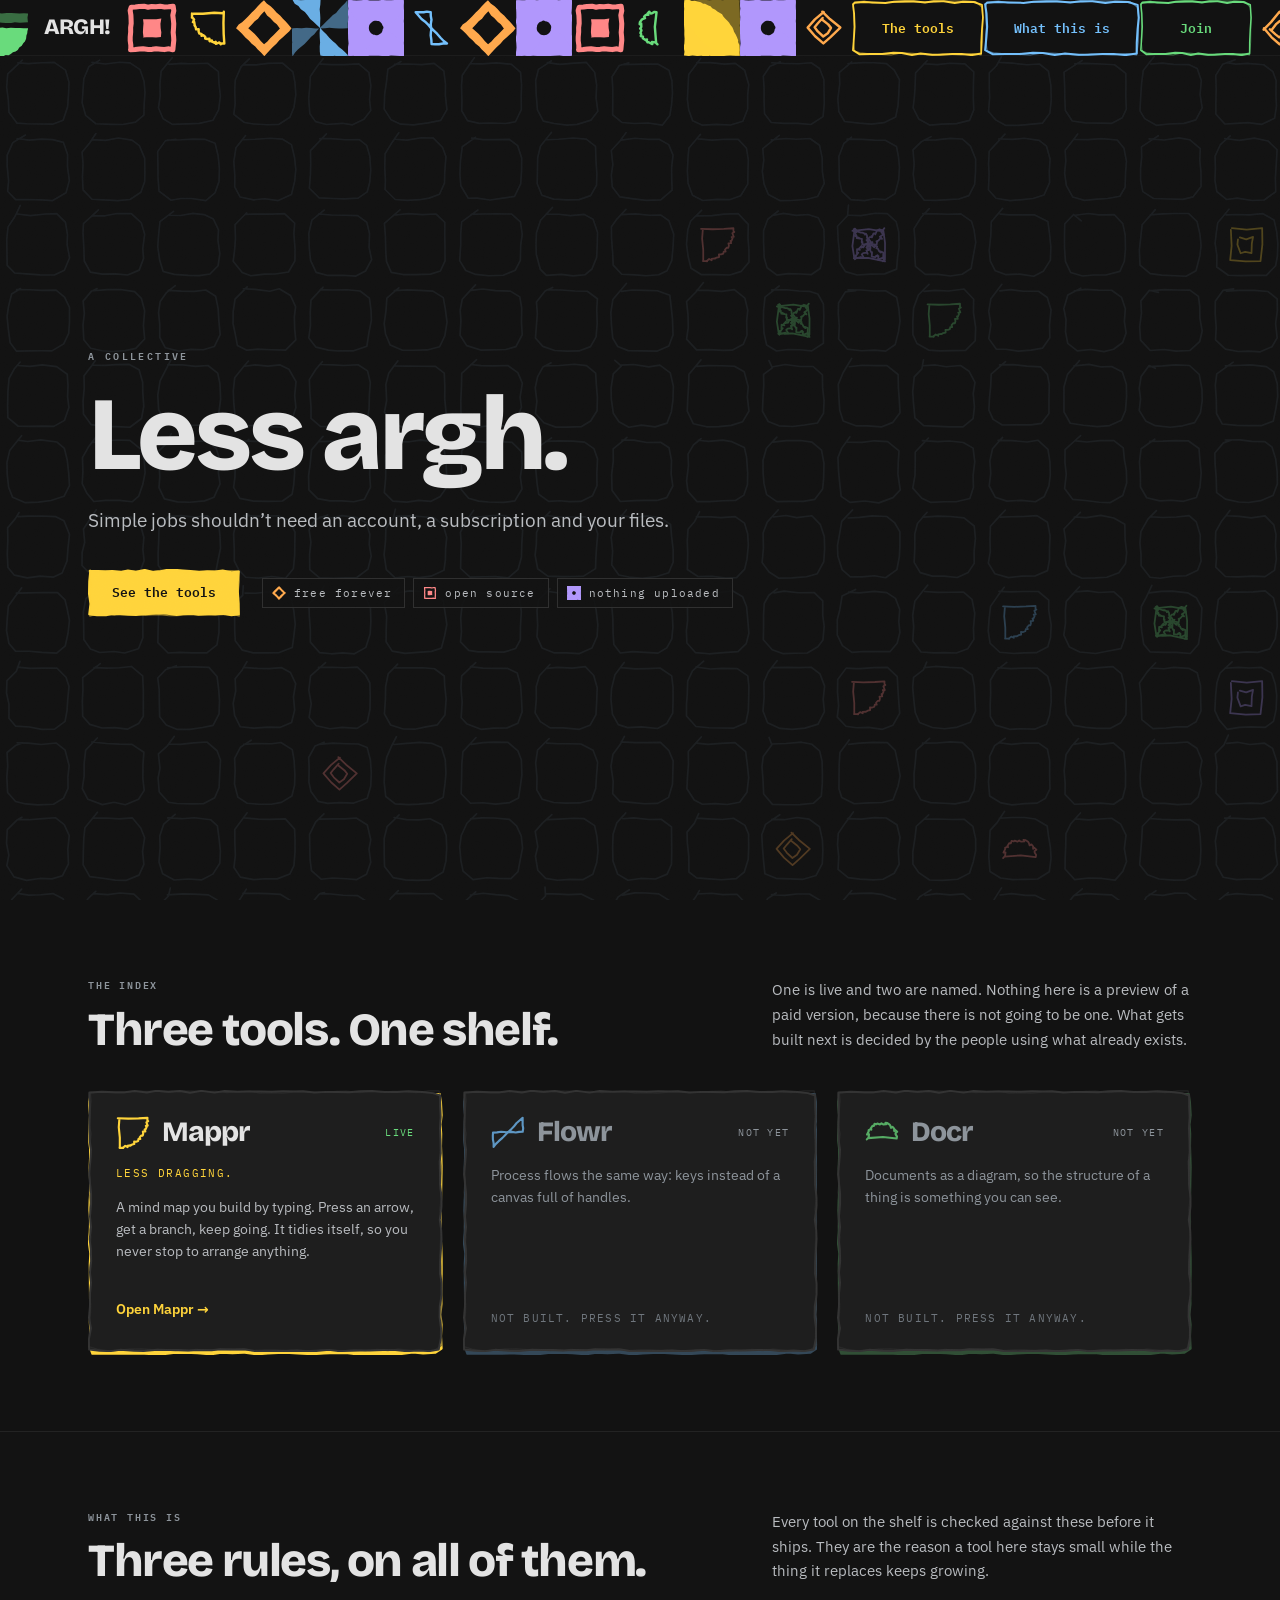
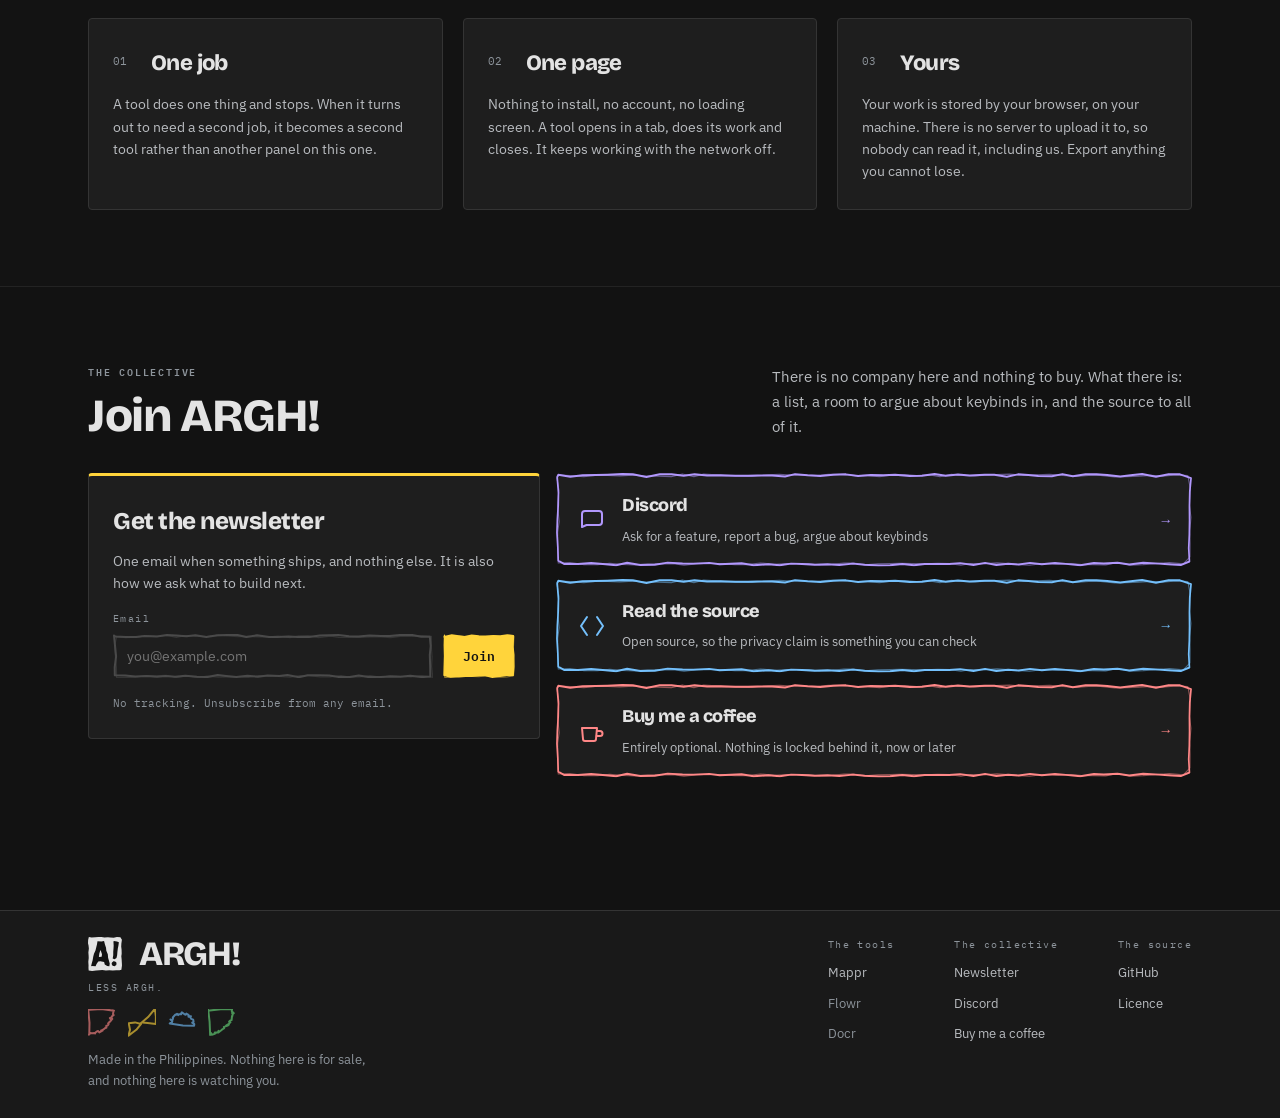
==== commit c96903dd: "The stamp in the footer, and a 404 with the burst Board 31. The house footer carries the stamp besid" ====
--- a/index.html
+++ b/index.html
@@ -4,14 +4,14 @@
 <meta charset="utf-8">
 <meta name="viewport" content="width=device-width,initial-scale=1">
 <title>ARGH! — less argh.</title>
-<meta name="description" content="Small tools that each do one job and then get out of the way. Free forever, open source, and nothing ever leaves your device.">
+<meta name="description" content="Simple jobs shouldn&#8217;t need an account, a subscription and your files. Free forever, open source, and nothing ever leaves your device.">
 <meta name="theme-color" content="#121212">
 <link rel="icon" href="/assets/brand/argh-stamp.svg" type="image/svg+xml">
 <link rel="icon" href="/assets/brand/png/argh-stamp-32.png" type="image/png" sizes="32x32">
 <link rel="apple-touch-icon" href="/assets/brand/png/apple-touch-icon.png">
 
 <meta property="og:title" content="ARGH! — less argh.">
-<meta property="og:description" content="Small tools that each do one job and then get out of the way. Free forever, open source, nothing uploaded.">
+<meta property="og:description" content="Simple jobs shouldn&#8217;t need an account, a subscription and your files. Free forever, open source, nothing uploaded.">
 <meta property="og:type" content="website">
 
 
@@ -275,7 +275,7 @@
 <footer>
   <div class="inner">
     <div class="brand">
-      <div class="argh">ARGH!</div>
+      <div class="lock"><img class="stamp" src="/assets/brand/argh-stamp.svg" alt="" width="34" height="34"><div class="argh">ARGH!</div></div>
       <div class="less">LESS ARGH.</div>
       <div class="marks"><svg width="28" height="28" viewBox="-1 -1 28 28" fill="none" aria-hidden="true" style="flex-shrink:0"><path d="M-.8-.7l1.3 13.5-.2 10.7-.3 1.2 1.4-1.7 1.5.2 2.6-.2.6.4.4-.9 1.3-1 1.4-.5 1.1 1.4 1.9-1.1-.1-.9 1.4.3-.1-.6 2.7-1.9.4-.7.9.2-.1-2 1.4-.2.9-1.3-.5-.7 1.8-2-.6.9 2.1-2.3-1.5-2 2.4.9-1-1.6 1.1-1.5 1.2-.8-.6-1 .4-2.4-.8-1.2 1.4.2-12.7-1.8-11.5.9" fill="none" stroke="#ff8787" stroke-width="2" stroke-linecap="round" stroke-linejoin="round"/></svg><svg width="28" height="28" viewBox="-1 -1 28 28" fill="none" aria-hidden="true" style="flex-shrink:0"><path d="M11.8 13.3l7.3-6.2 6.8-8.3 1 7.8-.1 7.4-8.2-1.1-5.3-.4" fill="none" stroke="#ffd43b" stroke-width="2" stroke-linecap="round" stroke-linejoin="round"/><path d="M12.1 13.8l-4.8 6-7.8 5.8 1.5-5.9-1.3-6.5 6.4-.8 5.8 1.6" fill="none" stroke="#ffd43b" stroke-width="2" stroke-linecap="round" stroke-linejoin="round"/></svg><svg width="28" height="28" viewBox="-1 -1 28 28" fill="none" aria-hidden="true" style="flex-shrink:0"><path d="M2.2 13.5l-1-.5 1.3.3.8-1.9-1.9-2 1.9 1 .6-1.5.1-1.3-.2-.1 2.5-2.9 1 .2.7-1 1.2 1.3.6-.9 2-.2.9-1.5-.6 1.8.8-1.9 3 2.1 1.5-.1-1.1.3 1-1.1 2.2 1.3 0 1.8 2.5-.5-1.2.1 1.3 2.5.8.3 1.3.5.4 2.3-1.4.8 2.1 1.4-.2 1.6-11.2-.1-13.2-2.2" fill="none" stroke="#74c0fc" stroke-width="2" stroke-linecap="round" stroke-linejoin="round"/></svg><svg width="28" height="28" viewBox="-1 -1 28 28" fill="none" aria-hidden="true" style="flex-shrink:0"><path d="M-.8-.2l1.4 11.8.5 12.1 0 1.2.6-2.3 1.1 2.2 2.3-.8 1.4-.6-.7-.8 2.9 0 .8-1.7-.1 1.6 2.9-2.3.3-.3 1.7-1.2.8-.4.1-.2-.3-1.2 3.2-1-1-.3 2-1.4.3 1.1 1.1-2.4.9-.6-1.3-.7.9-1 1.6-.5.3-3.1.1-1 .1.7.7-2.7-.8-1 1.8.2-2-1.9.3-2.4-11.5.4-10.8 1.1" fill="none" stroke="#69db7c" stroke-width="2" stroke-linecap="round" stroke-linejoin="round"/></svg></div>
       <div class="t" style="margin-top:13px">Made in the Philippines. Nothing here is for sale, and nothing here is watching you.</div>
--- a/assets/site.css
+++ b/assets/site.css
@@ -860,3 +860,21 @@
   .navband .nb-lead,.navband .nb-tail{display:none}
   .navband .nb-brand{flex:0 0 auto;padding:0 10px 0 14px}
 }
+
+/* ---------- the stamp in the footer (board 31, F1): beside the wordmark at
+   its cap height, half a mark of clear space, never touching it (board 30) ---------- */
+footer .lock{display:flex;align-items:center;gap:17px}
+footer .lock .stamp{display:block;width:34px;height:34px;flex-shrink:0}
+
+/* ---------- the 404 (board 31, N2): the burst first, then the word at hero
+   size. The one page on the house allowed to be loud (board 08). The burst is
+   never recoloured and never under 24px (board 30). ---------- */
+.nf{min-height:calc(100svh - var(--nb));display:flex;align-items:center;padding:72px 0 88px}
+.nf .wrap{display:flex;flex-direction:column;align-items:center;text-align:center;width:100%}
+.nf .burst{display:block;width:200px;height:200px}
+.nf h1{font-family:var(--display);font-weight:800;font-size:104px;line-height:.94;letter-spacing:-4px;margin:40px 0 0}
+.nf .lead{margin:18px 0 0;font-size:19px;line-height:1.55;color:var(--ash)}
+.nf .actions{margin-top:30px}
+.nf .label{margin:28px 0 0}
+@media (max-width:1000px){.nf h1{font-size:64px;letter-spacing:-2.2px}.nf .lead{font-size:17px}}
+@media (max-width:640px){.nf .burst{width:160px;height:160px}.nf h1{font-size:56px;letter-spacing:-2px;margin-top:32px}}
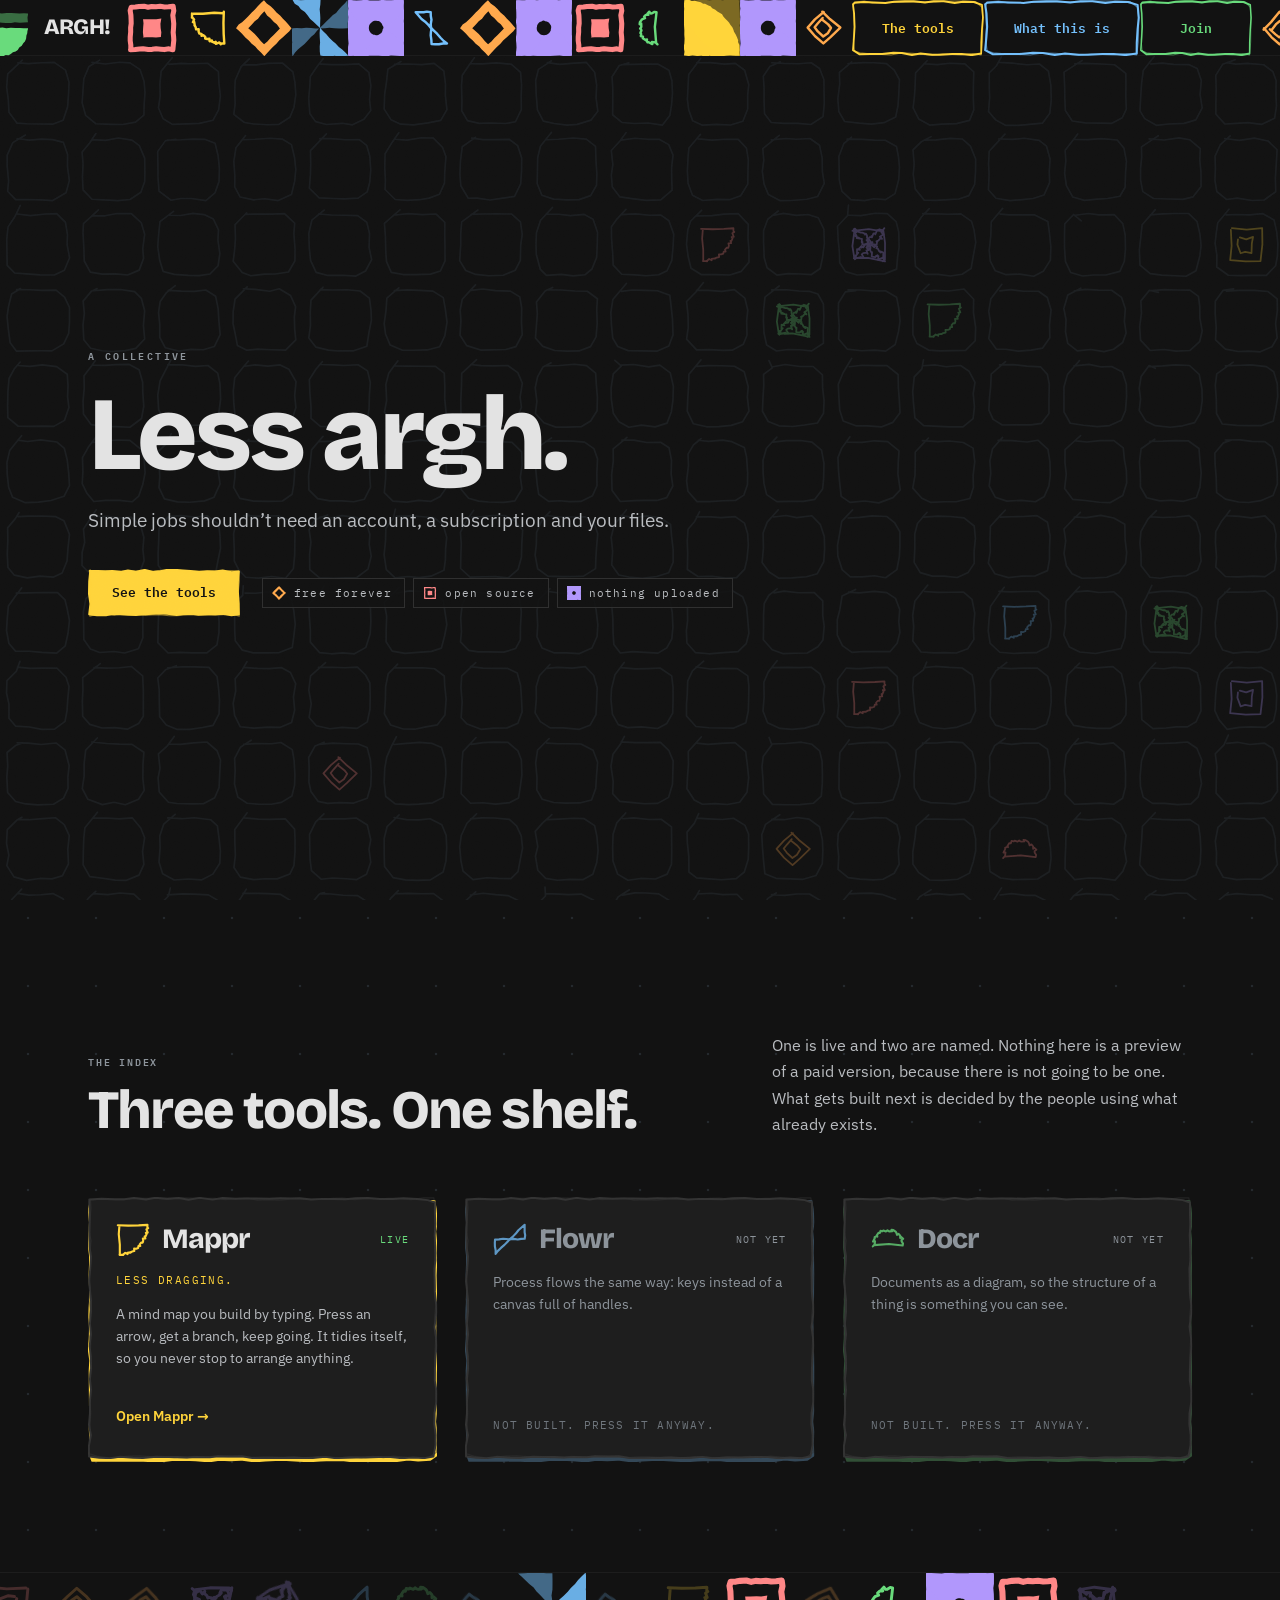
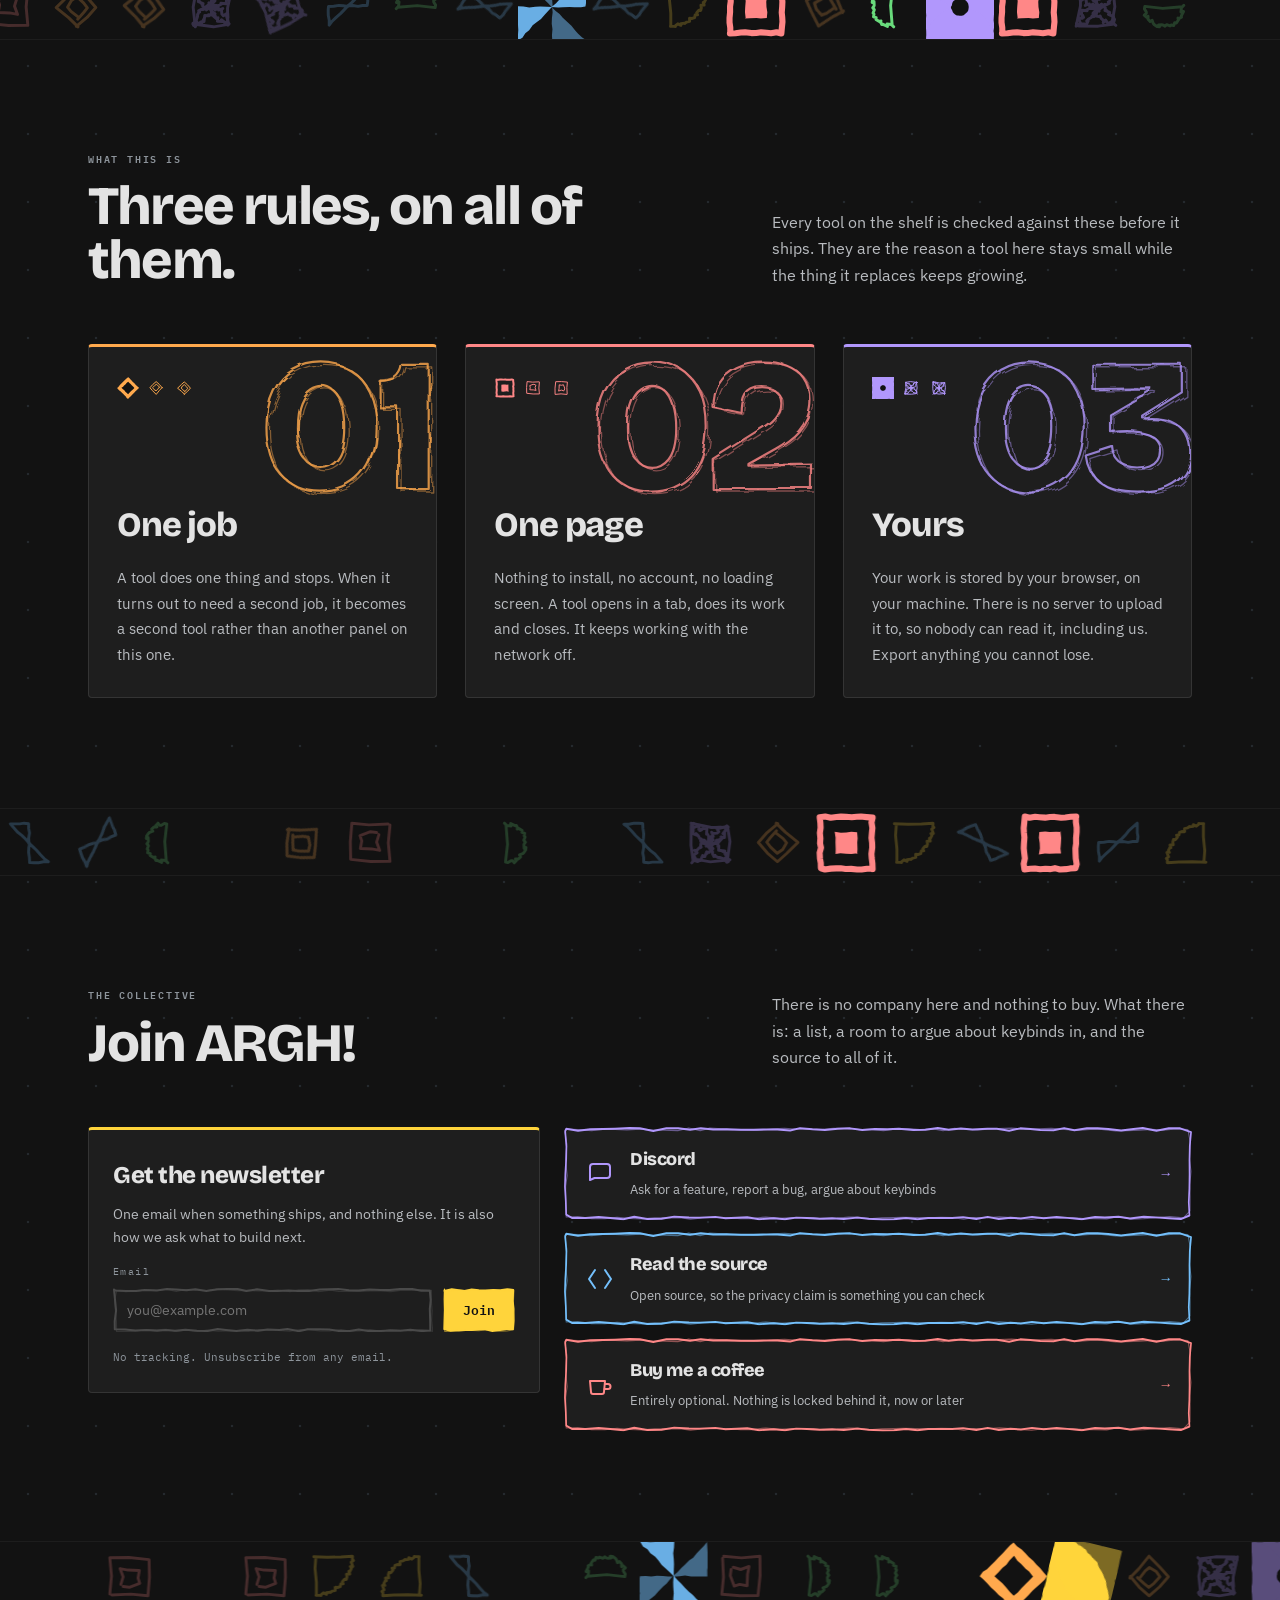
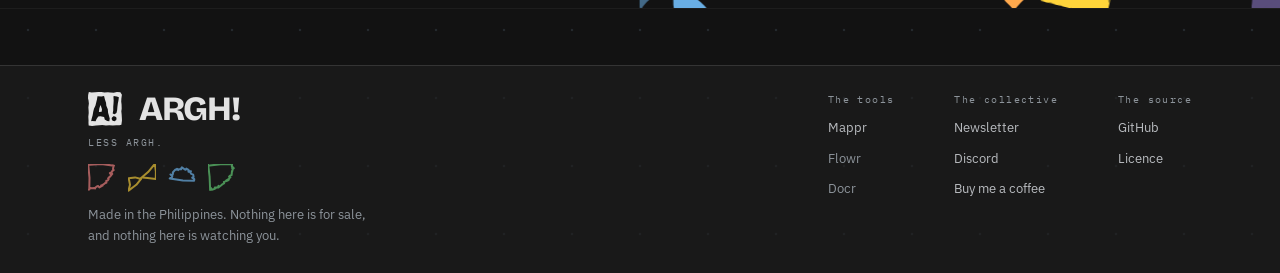
==== commit e7a263c8: "House page below the hero: seams, numeral rule cards, room From the scroll mockup (24 Sept 2026). Th" ====
--- a/index.html
+++ b/index.html
@@ -60,7 +60,7 @@
 .topbar nav a.cta.drawn .t{color:var(--field)}
 .grain{position:fixed;inset:0;pointer-events:none;z-index:2;opacity:.05;mix-blend-mode:overlay}
 .grain svg{width:100%;height:100%;display:block}
-body.house{background-image:none}
+body.house{background-image:radial-gradient(circle at 34px 34px, rgba(160,195,230,.13) 1.3px, transparent 1.6px);background-size:68px 68px;background-position:center 0}
 .house .topbar .name{font-size:22px}
 .house .topbar nav a{font-size:12.5px}
 .hhero{position:relative;padding:104px 0 96px;overflow:hidden;min-height:calc(100svh - var(--nb));display:flex;align-items:center}
@@ -181,6 +181,8 @@
   </div>
 </section>
 
+<!--seam:start--><div class="seam" aria-hidden="true"><div class="row"><span class="st o" style="--i:0"><svg viewBox="0 0 120 120"><g transform="rotate(0 60 60)"><use href="/assets/tiles.svg#o-square-in-square"/></g></svg></span><span class="st o" style="--i:1"><svg viewBox="0 0 120 120"><g transform="rotate(180 60 60)"><use href="/assets/tiles.svg#o-pinwheel"/></g></svg></span><span class="st o" style="--i:2"><svg viewBox="0 0 120 120"><g transform="rotate(0 60 60)"><use href="/assets/tiles.svg#o-cut-diamond"/></g></svg></span><span class="st g" style="--i:3"><svg viewBox="0 0 120 120"><g transform="rotate(180 60 60)"><use href="/assets/tiles.svg#g-cut-diamond"/></g></svg></span><span class="st o spin" style="--i:4" data-sp="0.72"><svg viewBox="0 0 120 120"><g transform="rotate(0 60 60)"><use href="/assets/tiles.svg#o-half-disc"/></g></svg></span><span class="st o" style="--i:5"><svg viewBox="0 0 120 120"><g transform="rotate(90 60 60)"><use href="/assets/tiles.svg#o-pinwheel"/></g></svg></span><span class="st o spin" style="--i:6" data-sp="0.60"><svg viewBox="0 0 120 120"><g transform="rotate(270 60 60)"><use href="/assets/tiles.svg#o-pinwheel"/></g></svg></span><span class="st e" style="--i:7"></span><span class="st g" style="--i:8"><svg viewBox="0 0 120 120"><g transform="rotate(180 60 60)"><use href="/assets/tiles.svg#g-square-in-square"/></g></svg></span><span class="st o" style="--i:9"><svg viewBox="0 0 120 120"><g transform="rotate(180 60 60)"><use href="/assets/tiles.svg#o-four-petals"/></g></svg></span><span class="st o" style="--i:10"><svg viewBox="0 0 120 120"><g transform="rotate(0 60 60)"><use href="/assets/tiles.svg#o-cut-diamond"/></g></svg></span><span class="st g" style="--i:11"><svg viewBox="0 0 120 120"><g transform="rotate(270 60 60)"><use href="/assets/tiles.svg#g-four-petals"/></g></svg></span><span class="st o" style="--i:12"><svg viewBox="0 0 120 120"><g transform="rotate(90 60 60)"><use href="/assets/tiles.svg#o-square-in-square"/></g></svg></span><span class="st o" style="--i:13"><svg viewBox="0 0 120 120"><g transform="rotate(180 60 60)"><use href="/assets/tiles.svg#o-cut-diamond"/></g></svg></span><span class="st o spin" style="--i:14" data-sp="0.46"><svg viewBox="0 0 120 120"><g transform="rotate(0 60 60)"><use href="/assets/tiles.svg#o-cut-diamond"/></g></svg></span><span class="st o" style="--i:15"><svg viewBox="0 0 120 120"><g transform="rotate(270 60 60)"><use href="/assets/tiles.svg#o-four-petals"/></g></svg></span><span class="st o spin" style="--i:16" data-sp="-0.78"><svg viewBox="0 0 120 120"><g transform="rotate(270 60 60)"><use href="/assets/tiles.svg#o-four-petals"/></g></svg></span><span class="st o" style="--i:17"><svg viewBox="0 0 120 120"><g transform="rotate(0 60 60)"><use href="/assets/tiles.svg#o-pinwheel"/></g></svg></span><span class="st o" style="--i:18"><svg viewBox="0 0 120 120"><g transform="rotate(0 60 60)"><use href="/assets/tiles.svg#o-half-disc"/></g></svg></span><span class="st o spin" style="--i:19" data-sp="0.64"><svg viewBox="0 0 120 120"><g transform="rotate(0 60 60)"><use href="/assets/tiles.svg#o-pinwheel"/></g></svg></span><span class="st g" style="--i:20"><svg viewBox="0 0 120 120"><g transform="rotate(0 60 60)"><use href="/assets/tiles.svg#g-pinwheel"/></g></svg></span><span class="st o spin" style="--i:21" data-sp="0.64"><svg viewBox="0 0 120 120"><g transform="rotate(0 60 60)"><use href="/assets/tiles.svg#o-pinwheel"/></g></svg></span><span class="st o" style="--i:22"><svg viewBox="0 0 120 120"><g transform="rotate(0 60 60)"><use href="/assets/tiles.svg#o-quarter-disc"/></g></svg></span><span class="st g" style="--i:23"><svg viewBox="0 0 120 120"><g transform="rotate(270 60 60)"><use href="/assets/tiles.svg#g-square-in-square"/></g></svg></span><span class="st o spin" style="--i:24" data-sp="0.47"><svg viewBox="0 0 120 120"><g transform="rotate(270 60 60)"><use href="/assets/tiles.svg#o-cut-diamond"/></g></svg></span><span class="st o" style="--i:25"><svg viewBox="0 0 120 120"><g transform="rotate(270 60 60)"><use href="/assets/tiles.svg#o-half-disc"/></g></svg></span><span class="st g" style="--i:26"><svg viewBox="0 0 120 120"><g transform="rotate(270 60 60)"><use href="/assets/tiles.svg#g-four-petals"/></g></svg></span><span class="st g" style="--i:27"><svg viewBox="0 0 120 120"><g transform="rotate(270 60 60)"><use href="/assets/tiles.svg#g-square-in-square"/></g></svg></span><span class="st o" style="--i:28"><svg viewBox="0 0 120 120"><g transform="rotate(90 60 60)"><use href="/assets/tiles.svg#o-four-petals"/></g></svg></span><span class="st o" style="--i:29"><svg viewBox="0 0 120 120"><g transform="rotate(180 60 60)"><use href="/assets/tiles.svg#o-half-disc"/></g></svg></span><span class="st e" style="--i:30"></span><span class="st o spin" style="--i:31" data-sp="-0.50"><svg viewBox="0 0 120 120"><g transform="rotate(270 60 60)"><use href="/assets/tiles.svg#o-cut-diamond"/></g></svg></span><span class="st o spin" style="--i:32" data-sp="-0.79"><svg viewBox="0 0 120 120"><g transform="rotate(270 60 60)"><use href="/assets/tiles.svg#o-cut-diamond"/></g></svg></span><span class="st g" style="--i:33"><svg viewBox="0 0 120 120"><g transform="rotate(90 60 60)"><use href="/assets/tiles.svg#g-square-in-square"/></g></svg></span><span class="st o" style="--i:34"><svg viewBox="0 0 120 120"><g transform="rotate(270 60 60)"><use href="/assets/tiles.svg#o-square-in-square"/></g></svg></span><span class="st o" style="--i:35"><svg viewBox="0 0 120 120"><g transform="rotate(90 60 60)"><use href="/assets/tiles.svg#o-square-in-square"/></g></svg></span><span class="st o spin" style="--i:36" data-sp="0.41"><svg viewBox="0 0 120 120"><g transform="rotate(90 60 60)"><use href="/assets/tiles.svg#o-square-in-square"/></g></svg></span><span class="st o" style="--i:37"><svg viewBox="0 0 120 120"><g transform="rotate(270 60 60)"><use href="/assets/tiles.svg#o-cut-diamond"/></g></svg></span><span class="st e" style="--i:38"></span><span class="st o" style="--i:39"><svg viewBox="0 0 120 120"><g transform="rotate(0 60 60)"><use href="/assets/tiles.svg#o-cut-diamond"/></g></svg></span><span class="st o" style="--i:40"><svg viewBox="0 0 120 120"><g transform="rotate(90 60 60)"><use href="/assets/tiles.svg#o-square-in-square"/></g></svg></span><span class="st o" style="--i:41"><svg viewBox="0 0 120 120"><g transform="rotate(0 60 60)"><use href="/assets/tiles.svg#o-cut-diamond"/></g></svg></span><span class="st o spin" style="--i:42" data-sp="0.51"><svg viewBox="0 0 120 120"><g transform="rotate(180 60 60)"><use href="/assets/tiles.svg#o-four-petals"/></g></svg></span><span class="st o" style="--i:43"><svg viewBox="0 0 120 120"><g transform="rotate(0 60 60)"><use href="/assets/tiles.svg#o-square-in-square"/></g></svg></span></div></div><!--seam:end-->
+
 <section class="section band" id="rules">
   <div class="wrap">
     <div class="section-head">
@@ -191,21 +193,29 @@
       <p class="side">Every tool on the shelf is checked against these before it ships. They are the reason a tool here stays small while the thing it replaces keeps growing.</p>
     </div>
     <div class="houserules">
-      <article class="card">
-        <div class="head"><span class="n"><span class="num">01</span><svg class="stamp" viewBox="0 0 120 120" aria-hidden="true"><use href="/assets/tiles.svg#g-cut-diamond"/></svg></span><h3>One job</h3></div>
+      <article class="card" style="--acc:var(--orange)">
+        <svg class="numeral" viewBox="0 0 270 200" aria-hidden="true"><defs><filter id="rn1a1" x="-10%" y="-10%" width="120%" height="120%"><feTurbulence type="fractalNoise" baseFrequency="0.028" numOctaves="2" seed="3"/><feDisplacementMap in="SourceGraphic" scale="9"/></filter><filter id="rn1b1" x="-10%" y="-10%" width="120%" height="120%"><feTurbulence type="fractalNoise" baseFrequency="0.04" numOctaves="2" seed="51"/><feDisplacementMap in="SourceGraphic" scale="11"/></filter><filter id="rn1a2" x="-10%" y="-10%" width="120%" height="120%"><feTurbulence type="fractalNoise" baseFrequency="0.028" numOctaves="2" seed="16"/><feDisplacementMap in="SourceGraphic" scale="9"/></filter><filter id="rn1b2" x="-10%" y="-10%" width="120%" height="120%"><feTurbulence type="fractalNoise" baseFrequency="0.04" numOctaves="2" seed="68"/><feDisplacementMap in="SourceGraphic" scale="11"/></filter><filter id="rn1a3" x="-10%" y="-10%" width="120%" height="120%"><feTurbulence type="fractalNoise" baseFrequency="0.028" numOctaves="2" seed="29"/><feDisplacementMap in="SourceGraphic" scale="9"/></filter><filter id="rn1b3" x="-10%" y="-10%" width="120%" height="120%"><feTurbulence type="fractalNoise" baseFrequency="0.04" numOctaves="2" seed="85"/><feDisplacementMap in="SourceGraphic" scale="11"/></filter></defs><g class="fr f1"><text class="p1" x="258" y="172" filter="url(#rn1a1)">01</text><text class="p2" x="261" y="174" filter="url(#rn1b1)">01</text></g><g class="fr f2"><text class="p1" x="258" y="172" filter="url(#rn1a2)">01</text><text class="p2" x="261" y="174" filter="url(#rn1b2)">01</text></g><g class="fr f3"><text class="p1" x="258" y="172" filter="url(#rn1a3)">01</text><text class="p2" x="261" y="174" filter="url(#rn1b3)">01</text></g></svg>
+        <div class="run" aria-hidden="true"><svg viewBox="0 0 120 120"><g transform="rotate(0 60 60)"><use href="/assets/tiles.svg#g-cut-diamond"/></g></svg><svg viewBox="0 0 120 120"><g transform="rotate(90 60 60)"><use href="/assets/tiles.svg#o-cut-diamond"/></g></svg><svg viewBox="0 0 120 120"><g transform="rotate(180 60 60)"><use href="/assets/tiles.svg#o-cut-diamond"/></g></svg></div>
+        <div class="head"><h3>One job</h3></div>
         <p>A tool does one thing and stops. When it turns out to need a second job, it becomes a second tool rather than another panel on this one.</p>
       </article>
-      <article class="card">
-        <div class="head"><span class="n"><span class="num">02</span><svg class="stamp" viewBox="0 0 120 120" aria-hidden="true"><use href="/assets/tiles.svg#g-square-in-square"/></svg></span><h3>One page</h3></div>
+      <article class="card" style="--acc:var(--red)">
+        <svg class="numeral" viewBox="0 0 270 200" aria-hidden="true"><defs><filter id="rn2a1" x="-10%" y="-10%" width="120%" height="120%"><feTurbulence type="fractalNoise" baseFrequency="0.028" numOctaves="2" seed="10"/><feDisplacementMap in="SourceGraphic" scale="9"/></filter><filter id="rn2b1" x="-10%" y="-10%" width="120%" height="120%"><feTurbulence type="fractalNoise" baseFrequency="0.04" numOctaves="2" seed="56"/><feDisplacementMap in="SourceGraphic" scale="11"/></filter><filter id="rn2a2" x="-10%" y="-10%" width="120%" height="120%"><feTurbulence type="fractalNoise" baseFrequency="0.028" numOctaves="2" seed="23"/><feDisplacementMap in="SourceGraphic" scale="9"/></filter><filter id="rn2b2" x="-10%" y="-10%" width="120%" height="120%"><feTurbulence type="fractalNoise" baseFrequency="0.04" numOctaves="2" seed="73"/><feDisplacementMap in="SourceGraphic" scale="11"/></filter><filter id="rn2a3" x="-10%" y="-10%" width="120%" height="120%"><feTurbulence type="fractalNoise" baseFrequency="0.028" numOctaves="2" seed="36"/><feDisplacementMap in="SourceGraphic" scale="9"/></filter><filter id="rn2b3" x="-10%" y="-10%" width="120%" height="120%"><feTurbulence type="fractalNoise" baseFrequency="0.04" numOctaves="2" seed="90"/><feDisplacementMap in="SourceGraphic" scale="11"/></filter></defs><g class="fr f1"><text class="p1" x="258" y="172" filter="url(#rn2a1)">02</text><text class="p2" x="261" y="174" filter="url(#rn2b1)">02</text></g><g class="fr f2"><text class="p1" x="258" y="172" filter="url(#rn2a2)">02</text><text class="p2" x="261" y="174" filter="url(#rn2b2)">02</text></g><g class="fr f3"><text class="p1" x="258" y="172" filter="url(#rn2a3)">02</text><text class="p2" x="261" y="174" filter="url(#rn2b3)">02</text></g></svg>
+        <div class="run" aria-hidden="true"><svg viewBox="0 0 120 120"><g transform="rotate(0 60 60)"><use href="/assets/tiles.svg#g-square-in-square"/></g></svg><svg viewBox="0 0 120 120"><g transform="rotate(90 60 60)"><use href="/assets/tiles.svg#o-square-in-square"/></g></svg><svg viewBox="0 0 120 120"><g transform="rotate(180 60 60)"><use href="/assets/tiles.svg#o-square-in-square"/></g></svg></div>
+        <div class="head"><h3>One page</h3></div>
         <p>Nothing to install, no account, no loading screen. A tool opens in a tab, does its work and closes. It keeps working with the network off.</p>
       </article>
-      <article class="card">
-        <div class="head"><span class="n"><span class="num">03</span><svg class="stamp" viewBox="0 0 120 120" aria-hidden="true"><use href="/assets/tiles.svg#g-four-petals"/></svg></span><h3>Yours</h3></div>
+      <article class="card" style="--acc:var(--violet)">
+        <svg class="numeral" viewBox="0 0 270 200" aria-hidden="true"><defs><filter id="rn3a1" x="-10%" y="-10%" width="120%" height="120%"><feTurbulence type="fractalNoise" baseFrequency="0.028" numOctaves="2" seed="17"/><feDisplacementMap in="SourceGraphic" scale="9"/></filter><filter id="rn3b1" x="-10%" y="-10%" width="120%" height="120%"><feTurbulence type="fractalNoise" baseFrequency="0.04" numOctaves="2" seed="61"/><feDisplacementMap in="SourceGraphic" scale="11"/></filter><filter id="rn3a2" x="-10%" y="-10%" width="120%" height="120%"><feTurbulence type="fractalNoise" baseFrequency="0.028" numOctaves="2" seed="30"/><feDisplacementMap in="SourceGraphic" scale="9"/></filter><filter id="rn3b2" x="-10%" y="-10%" width="120%" height="120%"><feTurbulence type="fractalNoise" baseFrequency="0.04" numOctaves="2" seed="78"/><feDisplacementMap in="SourceGraphic" scale="11"/></filter><filter id="rn3a3" x="-10%" y="-10%" width="120%" height="120%"><feTurbulence type="fractalNoise" baseFrequency="0.028" numOctaves="2" seed="43"/><feDisplacementMap in="SourceGraphic" scale="9"/></filter><filter id="rn3b3" x="-10%" y="-10%" width="120%" height="120%"><feTurbulence type="fractalNoise" baseFrequency="0.04" numOctaves="2" seed="95"/><feDisplacementMap in="SourceGraphic" scale="11"/></filter></defs><g class="fr f1"><text class="p1" x="258" y="172" filter="url(#rn3a1)">03</text><text class="p2" x="261" y="174" filter="url(#rn3b1)">03</text></g><g class="fr f2"><text class="p1" x="258" y="172" filter="url(#rn3a2)">03</text><text class="p2" x="261" y="174" filter="url(#rn3b2)">03</text></g><g class="fr f3"><text class="p1" x="258" y="172" filter="url(#rn3a3)">03</text><text class="p2" x="261" y="174" filter="url(#rn3b3)">03</text></g></svg>
+        <div class="run" aria-hidden="true"><svg viewBox="0 0 120 120"><g transform="rotate(0 60 60)"><use href="/assets/tiles.svg#g-four-petals"/></g></svg><svg viewBox="0 0 120 120"><g transform="rotate(90 60 60)"><use href="/assets/tiles.svg#o-four-petals"/></g></svg><svg viewBox="0 0 120 120"><g transform="rotate(180 60 60)"><use href="/assets/tiles.svg#o-four-petals"/></g></svg></div>
+        <div class="head"><h3>Yours</h3></div>
         <p>Your work is stored by your browser, on your machine. There is no server to upload it to, so nobody can read it, including us. Export anything you cannot lose.</p>
       </article>
     </div>
   </div>
 </section>
+
+<!--seam:start--><div class="seam" aria-hidden="true"><div class="row"><span class="st o spin" style="--i:0" data-sp="0.64"><svg viewBox="0 0 120 120"><g transform="rotate(180 60 60)"><use href="/assets/tiles.svg#o-square-in-square"/></g></svg></span><span class="st o" style="--i:1"><svg viewBox="0 0 120 120"><g transform="rotate(180 60 60)"><use href="/assets/tiles.svg#o-four-petals"/></g></svg></span><span class="st o spin" style="--i:2" data-sp="-0.71"><svg viewBox="0 0 120 120"><g transform="rotate(0 60 60)"><use href="/assets/tiles.svg#o-cut-diamond"/></g></svg></span><span class="st o" style="--i:3"><svg viewBox="0 0 120 120"><g transform="rotate(180 60 60)"><use href="/assets/tiles.svg#o-cut-diamond"/></g></svg></span><span class="st o" style="--i:4"><svg viewBox="0 0 120 120"><g transform="rotate(270 60 60)"><use href="/assets/tiles.svg#o-quarter-disc"/></g></svg></span><span class="st e" style="--i:5"></span><span class="st g" style="--i:6"><svg viewBox="0 0 120 120"><g transform="rotate(90 60 60)"><use href="/assets/tiles.svg#g-four-petals"/></g></svg></span><span class="st o" style="--i:7"><svg viewBox="0 0 120 120"><g transform="rotate(270 60 60)"><use href="/assets/tiles.svg#o-cut-diamond"/></g></svg></span><span class="st o" style="--i:8"><svg viewBox="0 0 120 120"><g transform="rotate(0 60 60)"><use href="/assets/tiles.svg#o-four-petals"/></g></svg></span><span class="st e" style="--i:9"></span><span class="st o" style="--i:10"><svg viewBox="0 0 120 120"><g transform="rotate(180 60 60)"><use href="/assets/tiles.svg#o-four-petals"/></g></svg></span><span class="st o" style="--i:11"><svg viewBox="0 0 120 120"><g transform="rotate(0 60 60)"><use href="/assets/tiles.svg#o-cut-diamond"/></g></svg></span><span class="st o" style="--i:12"><svg viewBox="0 0 120 120"><g transform="rotate(90 60 60)"><use href="/assets/tiles.svg#o-quarter-disc"/></g></svg></span><span class="st o spin" style="--i:13" data-sp="0.46"><svg viewBox="0 0 120 120"><g transform="rotate(270 60 60)"><use href="/assets/tiles.svg#o-half-disc"/></g></svg></span><span class="st o" style="--i:14"><svg viewBox="0 0 120 120"><g transform="rotate(270 60 60)"><use href="/assets/tiles.svg#o-pinwheel"/></g></svg></span><span class="st o spin" style="--i:15" data-sp="-0.70"><svg viewBox="0 0 120 120"><g transform="rotate(90 60 60)"><use href="/assets/tiles.svg#o-pinwheel"/></g></svg></span><span class="st o" style="--i:16"><svg viewBox="0 0 120 120"><g transform="rotate(270 60 60)"><use href="/assets/tiles.svg#o-half-disc"/></g></svg></span><span class="st e" style="--i:17"></span><span class="st o spin" style="--i:18" data-sp="-0.71"><svg viewBox="0 0 120 120"><g transform="rotate(90 60 60)"><use href="/assets/tiles.svg#o-cut-diamond"/></g></svg></span><span class="st o" style="--i:19"><svg viewBox="0 0 120 120"><g transform="rotate(90 60 60)"><use href="/assets/tiles.svg#o-square-in-square"/></g></svg></span><span class="st e" style="--i:20"></span><span class="st o" style="--i:21"><svg viewBox="0 0 120 120"><g transform="rotate(90 60 60)"><use href="/assets/tiles.svg#o-half-disc"/></g></svg></span><span class="st e" style="--i:22"></span><span class="st o" style="--i:23"><svg viewBox="0 0 120 120"><g transform="rotate(90 60 60)"><use href="/assets/tiles.svg#o-pinwheel"/></g></svg></span><span class="st o" style="--i:24"><svg viewBox="0 0 120 120"><g transform="rotate(180 60 60)"><use href="/assets/tiles.svg#o-four-petals"/></g></svg></span><span class="st o" style="--i:25"><svg viewBox="0 0 120 120"><g transform="rotate(0 60 60)"><use href="/assets/tiles.svg#o-cut-diamond"/></g></svg></span><span class="st g" style="--i:26"><svg viewBox="0 0 120 120"><g transform="rotate(180 60 60)"><use href="/assets/tiles.svg#g-square-in-square"/></g></svg></span><span class="st o" style="--i:27"><svg viewBox="0 0 120 120"><g transform="rotate(0 60 60)"><use href="/assets/tiles.svg#o-quarter-disc"/></g></svg></span><span class="st o spin" style="--i:28" data-sp="-0.66"><svg viewBox="0 0 120 120"><g transform="rotate(90 60 60)"><use href="/assets/tiles.svg#o-pinwheel"/></g></svg></span><span class="st g" style="--i:29"><svg viewBox="0 0 120 120"><g transform="rotate(90 60 60)"><use href="/assets/tiles.svg#g-square-in-square"/></g></svg></span><span class="st o" style="--i:30"><svg viewBox="0 0 120 120"><g transform="rotate(0 60 60)"><use href="/assets/tiles.svg#o-pinwheel"/></g></svg></span><span class="st o" style="--i:31"><svg viewBox="0 0 120 120"><g transform="rotate(180 60 60)"><use href="/assets/tiles.svg#o-quarter-disc"/></g></svg></span><span class="st e" style="--i:32"></span><span class="st o spin" style="--i:33" data-sp="-0.38"><svg viewBox="0 0 120 120"><g transform="rotate(0 60 60)"><use href="/assets/tiles.svg#o-square-in-square"/></g></svg></span><span class="st o" style="--i:34"><svg viewBox="0 0 120 120"><g transform="rotate(270 60 60)"><use href="/assets/tiles.svg#o-pinwheel"/></g></svg></span><span class="st o" style="--i:35"><svg viewBox="0 0 120 120"><g transform="rotate(270 60 60)"><use href="/assets/tiles.svg#o-pinwheel"/></g></svg></span><span class="st o" style="--i:36"><svg viewBox="0 0 120 120"><g transform="rotate(0 60 60)"><use href="/assets/tiles.svg#o-quarter-disc"/></g></svg></span><span class="st g" style="--i:37"><svg viewBox="0 0 120 120"><g transform="rotate(90 60 60)"><use href="/assets/tiles.svg#g-quarter-disc"/></g></svg></span><span class="st o" style="--i:38"><svg viewBox="0 0 120 120"><g transform="rotate(0 60 60)"><use href="/assets/tiles.svg#o-quarter-disc"/></g></svg></span><span class="st o" style="--i:39"><svg viewBox="0 0 120 120"><g transform="rotate(180 60 60)"><use href="/assets/tiles.svg#o-pinwheel"/></g></svg></span><span class="st o" style="--i:40"><svg viewBox="0 0 120 120"><g transform="rotate(270 60 60)"><use href="/assets/tiles.svg#o-square-in-square"/></g></svg></span><span class="st o spin" style="--i:41" data-sp="0.73"><svg viewBox="0 0 120 120"><g transform="rotate(90 60 60)"><use href="/assets/tiles.svg#o-half-disc"/></g></svg></span><span class="st e" style="--i:42"></span><span class="st o spin" style="--i:43" data-sp="-0.64"><svg viewBox="0 0 120 120"><g transform="rotate(180 60 60)"><use href="/assets/tiles.svg#o-pinwheel"/></g></svg></span></div></div><!--seam:end-->
 
 <section class="section" id="join">
   <div class="wrap">
@@ -272,6 +282,8 @@
 
 <div class="grain" aria-hidden="true"><svg xmlns="http://www.w3.org/2000/svg"><filter id="grain"><feTurbulence type="fractalNoise" baseFrequency="0.85" numOctaves="3" stitchTiles="stitch"/><feColorMatrix type="saturate" values="0"/></filter><rect width="100%" height="100%" filter="url(#grain)"/></svg></div>
 
+<!--seam:start--><div class="seam" aria-hidden="true"><div class="row"><span class="st g spin" style="--i:0" data-sp="-0.72"><svg viewBox="0 0 120 120"><g transform="rotate(0 60 60)"><use href="/assets/tiles.svg#g-four-petals"/></g></svg></span><span class="st o spin" style="--i:1" data-sp="-0.47"><svg viewBox="0 0 120 120"><g transform="rotate(0 60 60)"><use href="/assets/tiles.svg#o-four-petals"/></g></svg></span><span class="st o" style="--i:2"><svg viewBox="0 0 120 120"><g transform="rotate(0 60 60)"><use href="/assets/tiles.svg#o-half-disc"/></g></svg></span><span class="st o spin" style="--i:3" data-sp="0.70"><svg viewBox="0 0 120 120"><g transform="rotate(180 60 60)"><use href="/assets/tiles.svg#o-square-in-square"/></g></svg></span><span class="st e" style="--i:4"></span><span class="st o" style="--i:5"><svg viewBox="0 0 120 120"><g transform="rotate(180 60 60)"><use href="/assets/tiles.svg#o-quarter-disc"/></g></svg></span><span class="st o" style="--i:6"><svg viewBox="0 0 120 120"><g transform="rotate(0 60 60)"><use href="/assets/tiles.svg#o-half-disc"/></g></svg></span><span class="st o" style="--i:7"><svg viewBox="0 0 120 120"><g transform="rotate(180 60 60)"><use href="/assets/tiles.svg#o-half-disc"/></g></svg></span><span class="st o" style="--i:8"><svg viewBox="0 0 120 120"><g transform="rotate(0 60 60)"><use href="/assets/tiles.svg#o-pinwheel"/></g></svg></span><span class="st o spin" style="--i:9" data-sp="-0.82"><svg viewBox="0 0 120 120"><g transform="rotate(90 60 60)"><use href="/assets/tiles.svg#o-pinwheel"/></g></svg></span><span class="st o spin" style="--i:10" data-sp="0.43"><svg viewBox="0 0 120 120"><g transform="rotate(0 60 60)"><use href="/assets/tiles.svg#o-four-petals"/></g></svg></span><span class="st o" style="--i:11"><svg viewBox="0 0 120 120"><g transform="rotate(180 60 60)"><use href="/assets/tiles.svg#o-square-in-square"/></g></svg></span><span class="st o" style="--i:12"><svg viewBox="0 0 120 120"><g transform="rotate(90 60 60)"><use href="/assets/tiles.svg#o-quarter-disc"/></g></svg></span><span class="st e" style="--i:13"></span><span class="st e" style="--i:14"></span><span class="st o" style="--i:15"><svg viewBox="0 0 120 120"><g transform="rotate(270 60 60)"><use href="/assets/tiles.svg#o-square-in-square"/></g></svg></span><span class="st e" style="--i:16"></span><span class="st o" style="--i:17"><svg viewBox="0 0 120 120"><g transform="rotate(270 60 60)"><use href="/assets/tiles.svg#o-square-in-square"/></g></svg></span><span class="st o" style="--i:18"><svg viewBox="0 0 120 120"><g transform="rotate(0 60 60)"><use href="/assets/tiles.svg#o-quarter-disc"/></g></svg></span><span class="st o" style="--i:19"><svg viewBox="0 0 120 120"><g transform="rotate(180 60 60)"><use href="/assets/tiles.svg#o-quarter-disc"/></g></svg></span><span class="st o spin" style="--i:20" data-sp="0.77"><svg viewBox="0 0 120 120"><g transform="rotate(90 60 60)"><use href="/assets/tiles.svg#o-pinwheel"/></g></svg></span><span class="st e" style="--i:21"></span><span class="st o" style="--i:22"><svg viewBox="0 0 120 120"><g transform="rotate(0 60 60)"><use href="/assets/tiles.svg#o-half-disc"/></g></svg></span><span class="st g" style="--i:23"><svg viewBox="0 0 120 120"><g transform="rotate(90 60 60)"><use href="/assets/tiles.svg#g-pinwheel"/></g></svg></span><span class="st o" style="--i:24"><svg viewBox="0 0 120 120"><g transform="rotate(0 60 60)"><use href="/assets/tiles.svg#o-square-in-square"/></g></svg></span><span class="st o" style="--i:25"><svg viewBox="0 0 120 120"><g transform="rotate(90 60 60)"><use href="/assets/tiles.svg#o-half-disc"/></g></svg></span><span class="st o" style="--i:26"><svg viewBox="0 0 120 120"><g transform="rotate(90 60 60)"><use href="/assets/tiles.svg#o-half-disc"/></g></svg></span><span class="st e" style="--i:27"></span><span class="st g" style="--i:28"><svg viewBox="0 0 120 120"><g transform="rotate(90 60 60)"><use href="/assets/tiles.svg#g-cut-diamond"/></g></svg></span><span class="st g spin" style="--i:29" data-sp="0.46"><svg viewBox="0 0 120 120"><g transform="rotate(180 60 60)"><use href="/assets/tiles.svg#g-quarter-disc"/></g></svg></span><span class="st o" style="--i:30"><svg viewBox="0 0 120 120"><g transform="rotate(270 60 60)"><use href="/assets/tiles.svg#o-cut-diamond"/></g></svg></span><span class="st o" style="--i:31"><svg viewBox="0 0 120 120"><g transform="rotate(270 60 60)"><use href="/assets/tiles.svg#o-four-petals"/></g></svg></span><span class="st g" style="--i:32"><svg viewBox="0 0 120 120"><g transform="rotate(0 60 60)"><use href="/assets/tiles.svg#g-four-petals"/></g></svg></span><span class="st o spin" style="--i:33" data-sp="-0.58"><svg viewBox="0 0 120 120"><g transform="rotate(90 60 60)"><use href="/assets/tiles.svg#o-cut-diamond"/></g></svg></span><span class="st o" style="--i:34"><svg viewBox="0 0 120 120"><g transform="rotate(270 60 60)"><use href="/assets/tiles.svg#o-quarter-disc"/></g></svg></span><span class="st o" style="--i:35"><svg viewBox="0 0 120 120"><g transform="rotate(0 60 60)"><use href="/assets/tiles.svg#o-half-disc"/></g></svg></span><span class="st e" style="--i:36"></span><span class="st o" style="--i:37"><svg viewBox="0 0 120 120"><g transform="rotate(180 60 60)"><use href="/assets/tiles.svg#o-square-in-square"/></g></svg></span><span class="st e" style="--i:38"></span><span class="st o spin" style="--i:39" data-sp="0.60"><svg viewBox="0 0 120 120"><g transform="rotate(0 60 60)"><use href="/assets/tiles.svg#o-half-disc"/></g></svg></span><span class="st g" style="--i:40"><svg viewBox="0 0 120 120"><g transform="rotate(90 60 60)"><use href="/assets/tiles.svg#g-half-disc"/></g></svg></span><span class="st o" style="--i:41"><svg viewBox="0 0 120 120"><g transform="rotate(90 60 60)"><use href="/assets/tiles.svg#o-quarter-disc"/></g></svg></span><span class="st o" style="--i:42"><svg viewBox="0 0 120 120"><g transform="rotate(0 60 60)"><use href="/assets/tiles.svg#o-quarter-disc"/></g></svg></span><span class="st o" style="--i:43"><svg viewBox="0 0 120 120"><g transform="rotate(180 60 60)"><use href="/assets/tiles.svg#o-cut-diamond"/></g></svg></span></div></div><!--seam:end-->
+
 <footer>
   <div class="inner">
     <div class="brand">
@@ -308,5 +320,6 @@
 <script src="/assets/keys.js" defer></script>
 <script src="/assets/hero-light.js" defer></script>
 <script src="/assets/navband.js" defer></script>
+<script src="/assets/seams.js" defer></script>
 </body>
 </html>
--- a/assets/site.css
+++ b/assets/site.css
@@ -141,7 +141,10 @@
 }
 .panel-bar::-webkit-scrollbar{display:none}
 .panel-bar .tab{color:var(--muted);white-space:nowrap}
-.panel-bar .tab.on{color:var(--ink);border-bottom:2px solid var(--yellow);padding-bottom:2px}
+/* the view tabs are the app's view keys (Mappr 1.12.0): the one you are in is
+   glazed, Field on yellow; a file tab keeps its underline */
+.panel-bar .tab.on{color:#121212;background:var(--yellow);padding:2px 7px;margin:0 -3px}
+.panel-bar .tab.on.file{color:var(--ink);background:none;border-bottom:2px solid var(--muted);padding:0 0 2px;margin:0}
 .panel-bar .spacer{flex-grow:1}
 .panel-bar .chip{
   font-family:var(--mono);font-size:10px;font-weight:600;
@@ -208,7 +211,6 @@
 .hero-panel .stage{
   height:300px;display:flex;align-items:center;justify-content:center;padding:10px;
 }
-.hero-panel .stage svg{width:100%;height:100%;max-height:260px}
 
 /* ---------- 02, the demo panel ---------- */
 
@@ -222,7 +224,7 @@
 .panel-bar .chip.hot{
   color:var(--ink);border-color:var(--ink);background:#262626;
 }
-.panel-bar .chip{transition:color .18s ease,border-color .18s ease,background-color .18s ease}
+.panel-bar .chip{transition:color .12s steps(2,end),border-color .12s steps(2,end),background-color .12s steps(2,end)}
 
 /* ---------- 03, philosophy ---------- */
 
@@ -374,18 +376,19 @@
 .md-stage{flex:1 1 auto;min-height:0;position:relative}
 .md-stage svg{display:block;width:100%;height:100%}
 .hero-panel{display:flex;flex-direction:column}
-.hero-panel .md-stage{height:320px;padding:0}
+.hero-panel{max-width:920px;margin-inline:auto}
+.hero-panel .md-stage{height:380px;padding:0}
 
 /* ---------- 02, the outline exchange ---------- */
 
 .exchange{
   display:grid;
-  grid-template-columns:minmax(0,340px) auto minmax(0,1fr);
-  gap:18px;align-items:stretch;
+  grid-template-columns:fit-content(300px) auto minmax(0,1fr);
+  gap:18px;align-items:center;
 }
 .ex-text{display:flex;flex-direction:column}
 .outline{
-  margin:0;flex-grow:1;padding:22px 24px;
+  margin:0;flex-grow:1;padding:18px 22px;
   display:flex;flex-direction:column;justify-content:center;
   font-family:var(--mono);font-size:14px;line-height:2;
   color:var(--ink);white-space:pre;overflow-x:auto;
@@ -410,7 +413,7 @@
   .ex-arrows{flex-direction:row;justify-content:center;gap:40px}
   .ex-arrow .g{transform:rotate(90deg)}
   .ex-arrow:last-child .g{transform:rotate(-90deg)}
-  .hero-panel .md-stage{height:260px}
+  .hero-panel .md-stage{height:300px}
 }
 @media (max-width:640px){
   .hero-panel .md-stage{height:220px}
@@ -496,9 +499,11 @@
    on a few of them at 26. Focused is available in the hero in the week a tool
    ships. It never goes loud: the plate is for print. ---------- */
 
-/* the page grid is Mappr's map paper further out, so the house drops it and
-   wears the keycap field instead */
-body.house{background-image:none}
+/* the page grid is Mappr's map paper further out, so the house drops it: the
+   hero wears the keycap field, and below it the page is a faint dot on the
+   68 module the tiles use (settled 24 Sept 2026) */
+body.house{background-image:radial-gradient(circle at 34px 34px, rgba(160,195,230,.13) 1.3px, transparent 1.6px);background-size:68px 68px;background-position:center 0}
+.house .hhero{background-color:var(--field)}
 
 .house .topbar .name{font-size:22px}
 .house .topbar nav a{font-size:12.5px}
@@ -878,3 +883,77 @@
 .nf .label{margin:28px 0 0}
 @media (max-width:1000px){.nf h1{font-size:64px;letter-spacing:-2.2px}.nf .lead{font-size:17px}}
 @media (max-width:640px){.nf .burst{width:160px;height:160px}.nf h1{font-size:56px;letter-spacing:-2px;margin-top:32px}}
+
+@media (max-width:640px){.story-stage{min-height:0}}
+
+/* ---------- the house page below the hero (settled 24 Sept 2026) ---------- */
+
+/* roomy: the sections breathe. 110px against a seam, since the seam already
+   separates them; 132 above the shelf, where there is no seam */
+.house .section.band{background:none;border:0}
+@media (min-width:1001px){
+  .house .section{padding:110px 0}
+  .house #index{padding-top:132px}
+  .house .section-head{margin-bottom:56px;gap:56px}
+  .house .section-head h2{font-size:54px;letter-spacing:-1.8px;max-width:760px}
+  .house .section-head .hgroup{flex-basis:560px}
+  .house .section-head .side{font-size:16px}
+  .house .shelf,.house .houserules{gap:28px}
+  .house .community{gap:24px}
+}
+
+/* the seams: the band repeated down the page, one row between each pair of
+   sections after the shelf. tools/build-seams.py writes them, assets/seams.js
+   moves them while you scroll. Structure, so the tiles are straight. */
+.seam{height:68px;overflow:hidden;display:flex;justify-content:center;position:relative;z-index:1;
+  background:var(--field);border-top:1px solid #1d1d1d;border-bottom:1px solid #1d1d1d}
+.seam .row{display:flex;flex:0 0 auto;will-change:transform}
+.seam .st{display:block;width:68px;height:68px;flex:0 0 68px}
+.seam .st.o{opacity:.22}
+.seam .st svg{display:block;width:100%;height:100%;overflow:visible;transition:translate 90ms steps(2,end)}
+.seam .st.spin svg{transform:rotate(var(--r,0deg));will-change:transform}
+.seam .st use{transform-box:view-box;transform-origin:60px 60px;transition:transform 120ms steps(2,end)}
+@media (hover:hover){
+  .seam .st:hover{opacity:1}
+  .seam .st:hover svg{translate:0 -4px}
+  .seam .st:hover use{transform:rotate(90deg)}
+}
+/* with the script: each seam fills in left to right the first time it is seen,
+   and a solid glaze runs along it */
+.seams-on .seam .st{opacity:0;transform:translateY(14px) scale(.85);
+  transition:transform 520ms cubic-bezier(.34,1.56,.64,1),opacity 320ms ease-out;transition-delay:calc(var(--i) * 18ms)}
+.seams-on .seam.in .st{opacity:1;transform:none}
+.seams-on .seam.in .st.o{opacity:.22}
+.seams-on .seam.in .st.lit{opacity:1;transition-delay:0ms}
+.seams-on .seam.in .st.lit2{opacity:.45;transition-delay:0ms}
+@media (hover:hover){.seams-on .seam.in .st:hover{opacity:1;transition-delay:0ms}}
+@media (max-width:640px){
+  .seam{height:48px}
+  .seam .st{width:48px;height:48px;flex-basis:48px}
+}
+
+/* the rule cards: the number is drawn by hand, big, bleeding off the corner.
+   Two passes, the second thinner at half opacity, in three frames cycled on
+   hover, the way the drawn cards move. It fills with the card's glaze under
+   the cursor, or when a phone selects it. */
+.houserules .card{position:relative;overflow:hidden;border-top:3px solid var(--acc);padding:150px 28px 30px;min-height:300px;display:flex;flex-direction:column}
+.houserules .numeral{position:absolute;right:-8px;top:-30px;width:270px;height:200px;overflow:visible;pointer-events:none}
+.houserules .numeral text{font-family:var(--display);font-weight:800;font-size:188px;letter-spacing:-10px;text-anchor:end;fill:transparent;stroke:var(--acc);stroke-linejoin:round}
+.houserules .numeral .p1{stroke-width:2.2;opacity:.8;transition:fill 140ms steps(2,end)}
+.houserules .numeral .p2{stroke-width:1.3;opacity:.45}
+.houserules .numeral .f2,.houserules .numeral .f3{opacity:0}
+.houserules .run{position:absolute;left:28px;top:30px;display:flex;gap:6px}
+.houserules .run svg{width:22px;height:22px}
+.houserules .card .head{margin-top:auto;margin-bottom:12px}
+.houserules .card h3{font-size:34px;letter-spacing:-1.2px}
+.houserules .card:hover .numeral .p1,.houserules .card.is-sel .numeral .p1{fill:color-mix(in srgb,var(--acc) 85%,transparent)}
+.houserules .card:hover .numeral .f1,.houserules .card.is-sel .numeral .f1{animation:bf1 .36s steps(1,end) infinite}
+.houserules .card:hover .numeral .f2,.houserules .card.is-sel .numeral .f2{animation:bf2 .36s steps(1,end) infinite}
+.houserules .card:hover .numeral .f3,.houserules .card.is-sel .numeral .f3{animation:bf3 .36s steps(1,end) infinite}
+@media (min-width:1001px){.house .houserules p{font-size:15px;line-height:1.7}}
+@media (max-width:1000px){.houserules .card{min-height:0;padding-top:140px}}
+@media (prefers-reduced-motion: reduce){
+  .houserules .card:hover .numeral .f1,.houserules .card.is-sel .numeral .f1{animation:none}
+  .houserules .card:hover .numeral .f2,.houserules .card.is-sel .numeral .f2,
+  .houserules .card:hover .numeral .f3,.houserules .card.is-sel .numeral .f3{animation:none}
+}
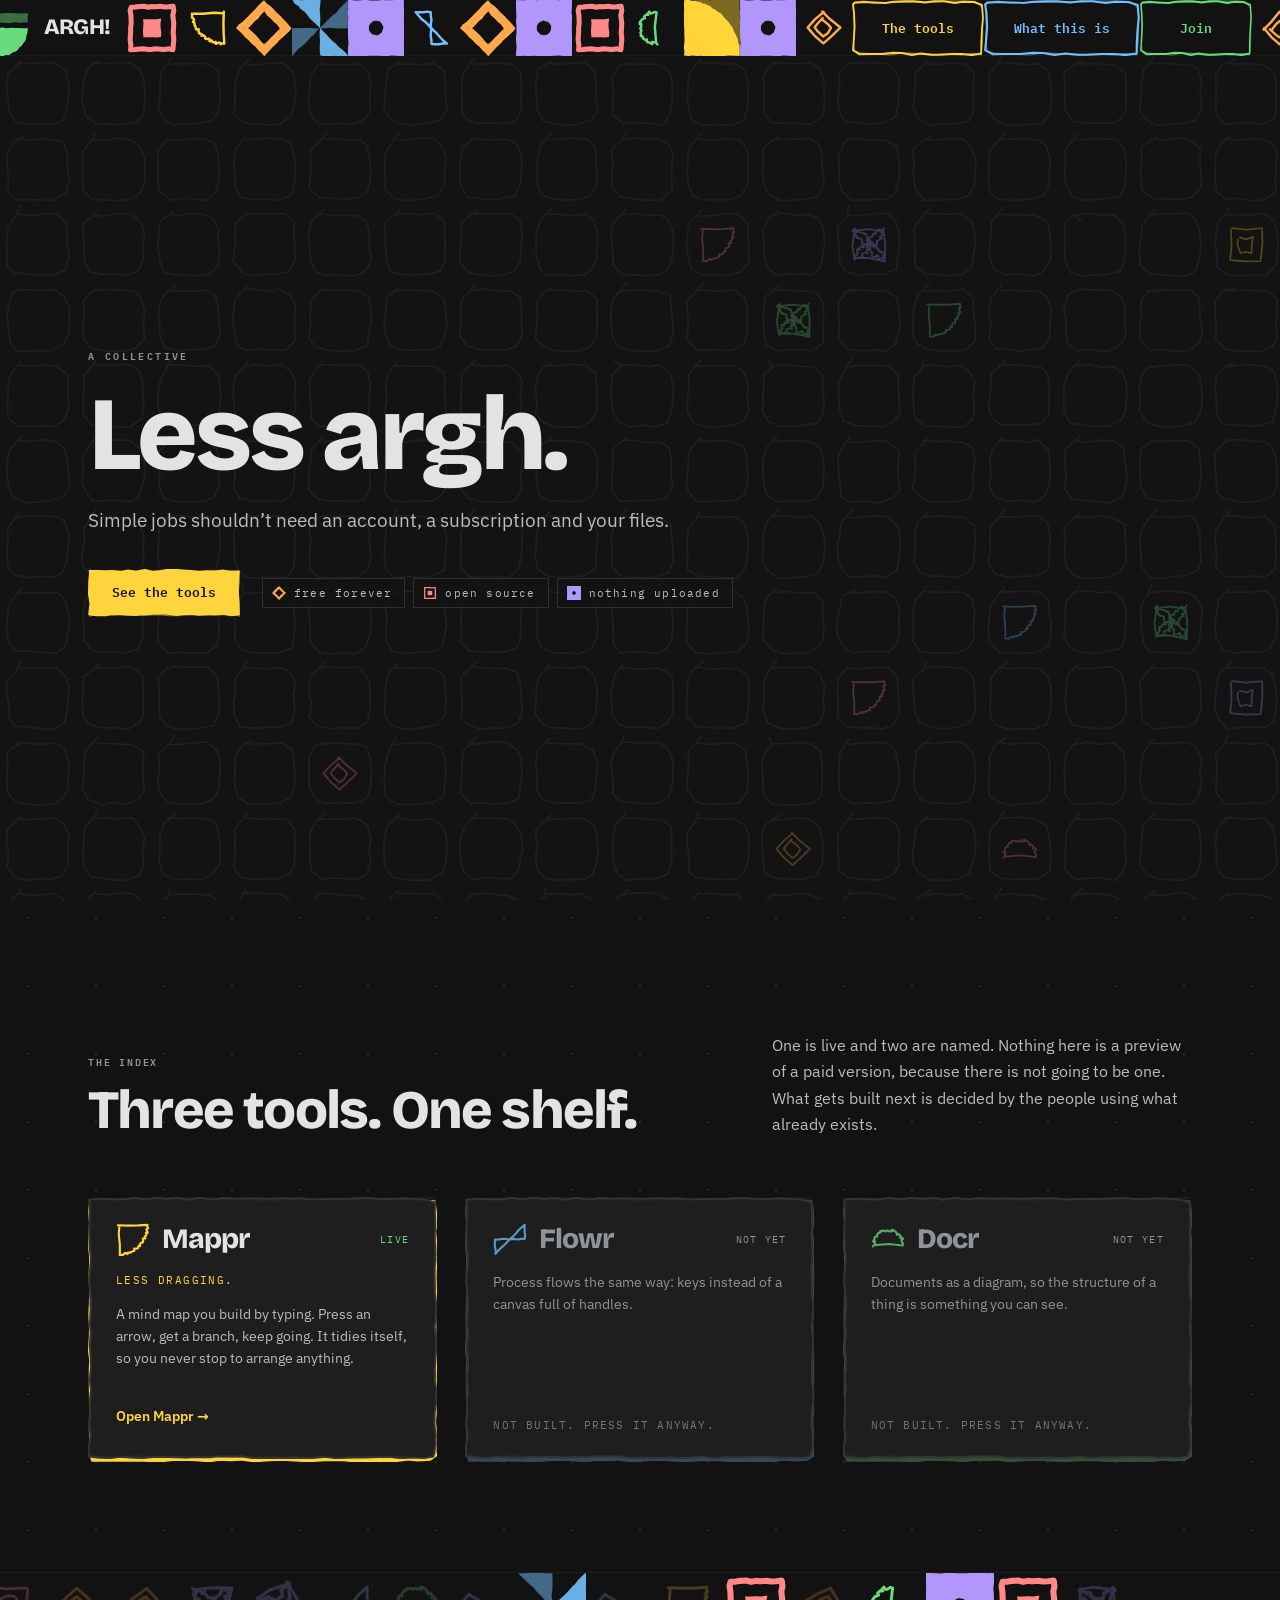
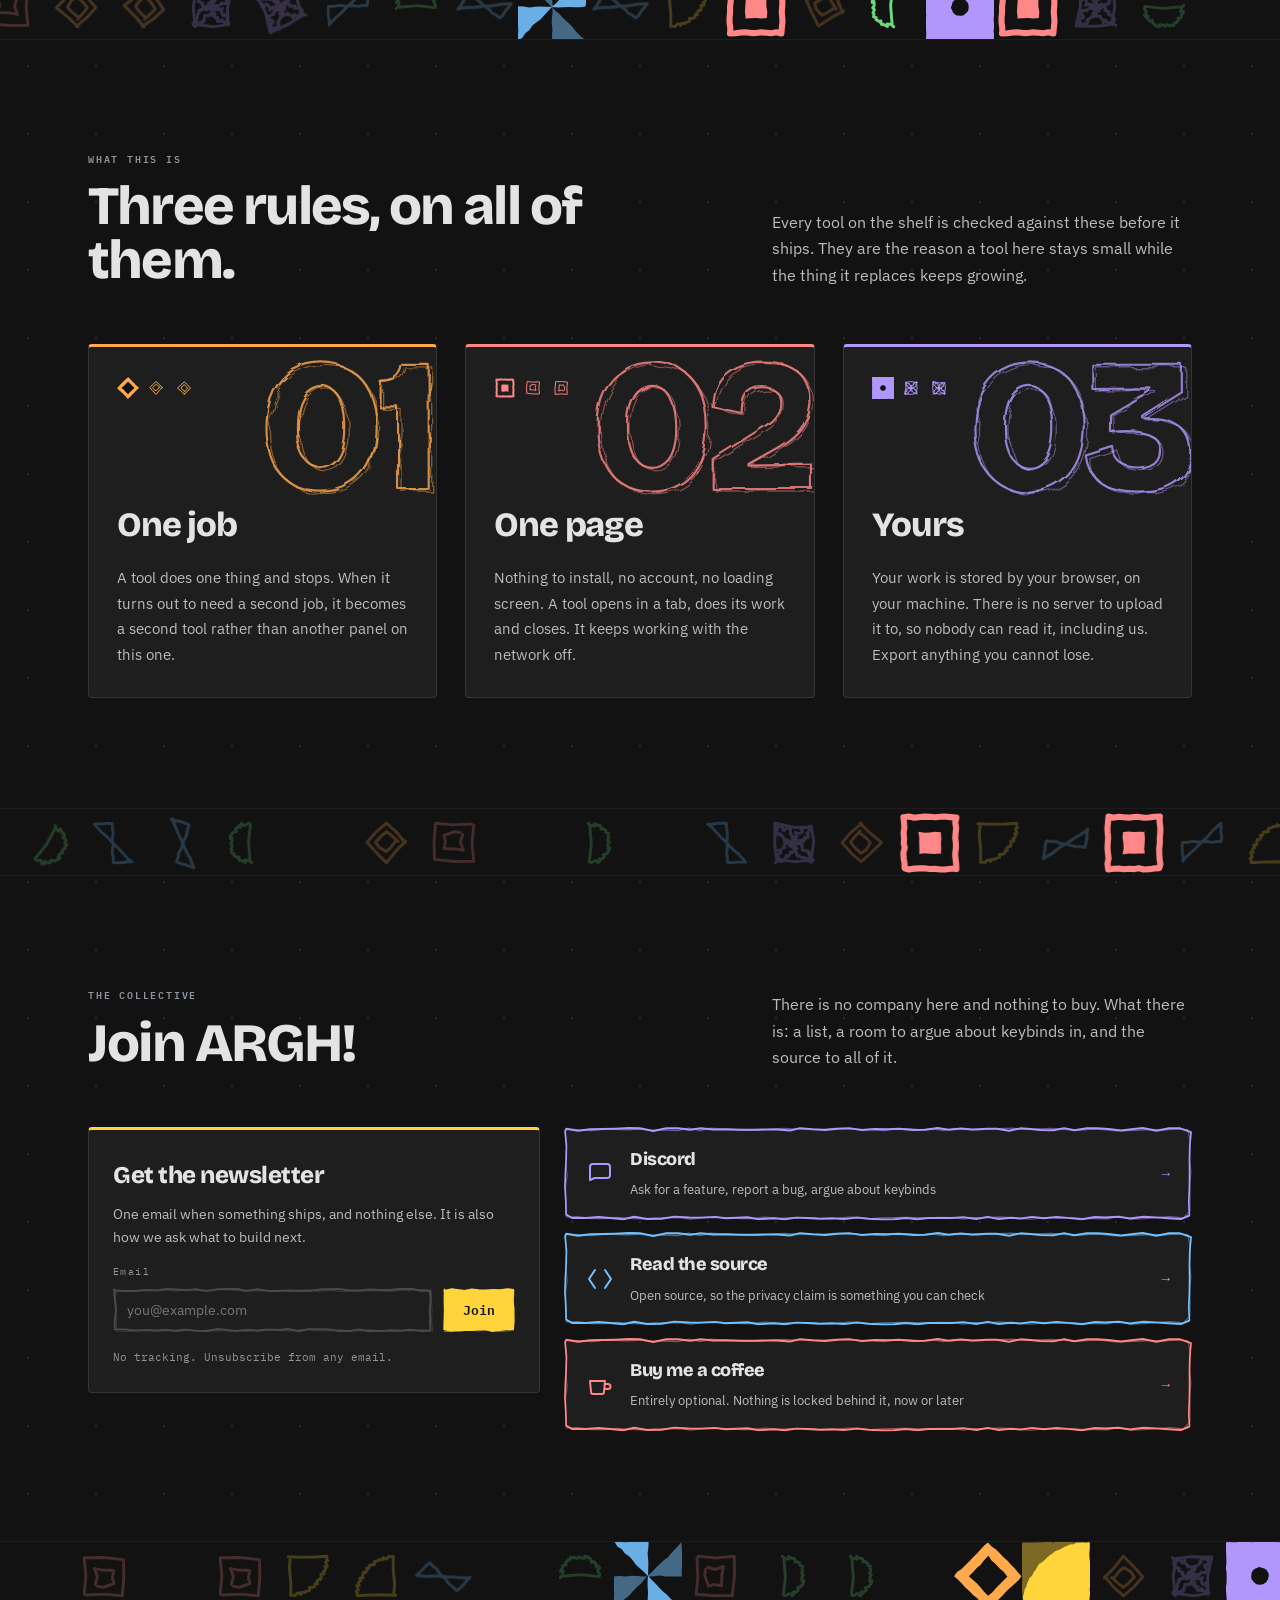
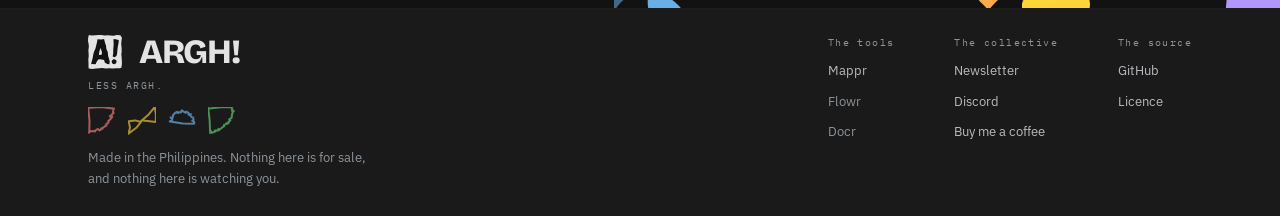
==== commit dea715e5: "Seams: flush on the footer, solid tiles never turned or dimmed - The last seam is the footer's top e" ====
--- a/index.html
+++ b/index.html
@@ -282,7 +282,7 @@
 
 <div class="grain" aria-hidden="true"><svg xmlns="http://www.w3.org/2000/svg"><filter id="grain"><feTurbulence type="fractalNoise" baseFrequency="0.85" numOctaves="3" stitchTiles="stitch"/><feColorMatrix type="saturate" values="0"/></filter><rect width="100%" height="100%" filter="url(#grain)"/></svg></div>
 
-<!--seam:start--><div class="seam" aria-hidden="true"><div class="row"><span class="st g spin" style="--i:0" data-sp="-0.72"><svg viewBox="0 0 120 120"><g transform="rotate(0 60 60)"><use href="/assets/tiles.svg#g-four-petals"/></g></svg></span><span class="st o spin" style="--i:1" data-sp="-0.47"><svg viewBox="0 0 120 120"><g transform="rotate(0 60 60)"><use href="/assets/tiles.svg#o-four-petals"/></g></svg></span><span class="st o" style="--i:2"><svg viewBox="0 0 120 120"><g transform="rotate(0 60 60)"><use href="/assets/tiles.svg#o-half-disc"/></g></svg></span><span class="st o spin" style="--i:3" data-sp="0.70"><svg viewBox="0 0 120 120"><g transform="rotate(180 60 60)"><use href="/assets/tiles.svg#o-square-in-square"/></g></svg></span><span class="st e" style="--i:4"></span><span class="st o" style="--i:5"><svg viewBox="0 0 120 120"><g transform="rotate(180 60 60)"><use href="/assets/tiles.svg#o-quarter-disc"/></g></svg></span><span class="st o" style="--i:6"><svg viewBox="0 0 120 120"><g transform="rotate(0 60 60)"><use href="/assets/tiles.svg#o-half-disc"/></g></svg></span><span class="st o" style="--i:7"><svg viewBox="0 0 120 120"><g transform="rotate(180 60 60)"><use href="/assets/tiles.svg#o-half-disc"/></g></svg></span><span class="st o" style="--i:8"><svg viewBox="0 0 120 120"><g transform="rotate(0 60 60)"><use href="/assets/tiles.svg#o-pinwheel"/></g></svg></span><span class="st o spin" style="--i:9" data-sp="-0.82"><svg viewBox="0 0 120 120"><g transform="rotate(90 60 60)"><use href="/assets/tiles.svg#o-pinwheel"/></g></svg></span><span class="st o spin" style="--i:10" data-sp="0.43"><svg viewBox="0 0 120 120"><g transform="rotate(0 60 60)"><use href="/assets/tiles.svg#o-four-petals"/></g></svg></span><span class="st o" style="--i:11"><svg viewBox="0 0 120 120"><g transform="rotate(180 60 60)"><use href="/assets/tiles.svg#o-square-in-square"/></g></svg></span><span class="st o" style="--i:12"><svg viewBox="0 0 120 120"><g transform="rotate(90 60 60)"><use href="/assets/tiles.svg#o-quarter-disc"/></g></svg></span><span class="st e" style="--i:13"></span><span class="st e" style="--i:14"></span><span class="st o" style="--i:15"><svg viewBox="0 0 120 120"><g transform="rotate(270 60 60)"><use href="/assets/tiles.svg#o-square-in-square"/></g></svg></span><span class="st e" style="--i:16"></span><span class="st o" style="--i:17"><svg viewBox="0 0 120 120"><g transform="rotate(270 60 60)"><use href="/assets/tiles.svg#o-square-in-square"/></g></svg></span><span class="st o" style="--i:18"><svg viewBox="0 0 120 120"><g transform="rotate(0 60 60)"><use href="/assets/tiles.svg#o-quarter-disc"/></g></svg></span><span class="st o" style="--i:19"><svg viewBox="0 0 120 120"><g transform="rotate(180 60 60)"><use href="/assets/tiles.svg#o-quarter-disc"/></g></svg></span><span class="st o spin" style="--i:20" data-sp="0.77"><svg viewBox="0 0 120 120"><g transform="rotate(90 60 60)"><use href="/assets/tiles.svg#o-pinwheel"/></g></svg></span><span class="st e" style="--i:21"></span><span class="st o" style="--i:22"><svg viewBox="0 0 120 120"><g transform="rotate(0 60 60)"><use href="/assets/tiles.svg#o-half-disc"/></g></svg></span><span class="st g" style="--i:23"><svg viewBox="0 0 120 120"><g transform="rotate(90 60 60)"><use href="/assets/tiles.svg#g-pinwheel"/></g></svg></span><span class="st o" style="--i:24"><svg viewBox="0 0 120 120"><g transform="rotate(0 60 60)"><use href="/assets/tiles.svg#o-square-in-square"/></g></svg></span><span class="st o" style="--i:25"><svg viewBox="0 0 120 120"><g transform="rotate(90 60 60)"><use href="/assets/tiles.svg#o-half-disc"/></g></svg></span><span class="st o" style="--i:26"><svg viewBox="0 0 120 120"><g transform="rotate(90 60 60)"><use href="/assets/tiles.svg#o-half-disc"/></g></svg></span><span class="st e" style="--i:27"></span><span class="st g" style="--i:28"><svg viewBox="0 0 120 120"><g transform="rotate(90 60 60)"><use href="/assets/tiles.svg#g-cut-diamond"/></g></svg></span><span class="st g spin" style="--i:29" data-sp="0.46"><svg viewBox="0 0 120 120"><g transform="rotate(180 60 60)"><use href="/assets/tiles.svg#g-quarter-disc"/></g></svg></span><span class="st o" style="--i:30"><svg viewBox="0 0 120 120"><g transform="rotate(270 60 60)"><use href="/assets/tiles.svg#o-cut-diamond"/></g></svg></span><span class="st o" style="--i:31"><svg viewBox="0 0 120 120"><g transform="rotate(270 60 60)"><use href="/assets/tiles.svg#o-four-petals"/></g></svg></span><span class="st g" style="--i:32"><svg viewBox="0 0 120 120"><g transform="rotate(0 60 60)"><use href="/assets/tiles.svg#g-four-petals"/></g></svg></span><span class="st o spin" style="--i:33" data-sp="-0.58"><svg viewBox="0 0 120 120"><g transform="rotate(90 60 60)"><use href="/assets/tiles.svg#o-cut-diamond"/></g></svg></span><span class="st o" style="--i:34"><svg viewBox="0 0 120 120"><g transform="rotate(270 60 60)"><use href="/assets/tiles.svg#o-quarter-disc"/></g></svg></span><span class="st o" style="--i:35"><svg viewBox="0 0 120 120"><g transform="rotate(0 60 60)"><use href="/assets/tiles.svg#o-half-disc"/></g></svg></span><span class="st e" style="--i:36"></span><span class="st o" style="--i:37"><svg viewBox="0 0 120 120"><g transform="rotate(180 60 60)"><use href="/assets/tiles.svg#o-square-in-square"/></g></svg></span><span class="st e" style="--i:38"></span><span class="st o spin" style="--i:39" data-sp="0.60"><svg viewBox="0 0 120 120"><g transform="rotate(0 60 60)"><use href="/assets/tiles.svg#o-half-disc"/></g></svg></span><span class="st g" style="--i:40"><svg viewBox="0 0 120 120"><g transform="rotate(90 60 60)"><use href="/assets/tiles.svg#g-half-disc"/></g></svg></span><span class="st o" style="--i:41"><svg viewBox="0 0 120 120"><g transform="rotate(90 60 60)"><use href="/assets/tiles.svg#o-quarter-disc"/></g></svg></span><span class="st o" style="--i:42"><svg viewBox="0 0 120 120"><g transform="rotate(0 60 60)"><use href="/assets/tiles.svg#o-quarter-disc"/></g></svg></span><span class="st o" style="--i:43"><svg viewBox="0 0 120 120"><g transform="rotate(180 60 60)"><use href="/assets/tiles.svg#o-cut-diamond"/></g></svg></span></div></div><!--seam:end-->
+<!--seam:start--><div class="seam" aria-hidden="true"><div class="row"><span class="st g" style="--i:0"><svg viewBox="0 0 120 120"><g transform="rotate(0 60 60)"><use href="/assets/tiles.svg#g-four-petals"/></g></svg></span><span class="st o spin" style="--i:1" data-sp="-0.47"><svg viewBox="0 0 120 120"><g transform="rotate(0 60 60)"><use href="/assets/tiles.svg#o-four-petals"/></g></svg></span><span class="st o" style="--i:2"><svg viewBox="0 0 120 120"><g transform="rotate(0 60 60)"><use href="/assets/tiles.svg#o-half-disc"/></g></svg></span><span class="st o spin" style="--i:3" data-sp="0.70"><svg viewBox="0 0 120 120"><g transform="rotate(180 60 60)"><use href="/assets/tiles.svg#o-square-in-square"/></g></svg></span><span class="st e" style="--i:4"></span><span class="st o" style="--i:5"><svg viewBox="0 0 120 120"><g transform="rotate(180 60 60)"><use href="/assets/tiles.svg#o-quarter-disc"/></g></svg></span><span class="st o" style="--i:6"><svg viewBox="0 0 120 120"><g transform="rotate(0 60 60)"><use href="/assets/tiles.svg#o-half-disc"/></g></svg></span><span class="st o" style="--i:7"><svg viewBox="0 0 120 120"><g transform="rotate(180 60 60)"><use href="/assets/tiles.svg#o-half-disc"/></g></svg></span><span class="st o" style="--i:8"><svg viewBox="0 0 120 120"><g transform="rotate(0 60 60)"><use href="/assets/tiles.svg#o-pinwheel"/></g></svg></span><span class="st o spin" style="--i:9" data-sp="-0.82"><svg viewBox="0 0 120 120"><g transform="rotate(90 60 60)"><use href="/assets/tiles.svg#o-pinwheel"/></g></svg></span><span class="st o spin" style="--i:10" data-sp="0.43"><svg viewBox="0 0 120 120"><g transform="rotate(0 60 60)"><use href="/assets/tiles.svg#o-four-petals"/></g></svg></span><span class="st o" style="--i:11"><svg viewBox="0 0 120 120"><g transform="rotate(180 60 60)"><use href="/assets/tiles.svg#o-square-in-square"/></g></svg></span><span class="st o" style="--i:12"><svg viewBox="0 0 120 120"><g transform="rotate(90 60 60)"><use href="/assets/tiles.svg#o-quarter-disc"/></g></svg></span><span class="st e" style="--i:13"></span><span class="st e" style="--i:14"></span><span class="st o" style="--i:15"><svg viewBox="0 0 120 120"><g transform="rotate(270 60 60)"><use href="/assets/tiles.svg#o-square-in-square"/></g></svg></span><span class="st e" style="--i:16"></span><span class="st o" style="--i:17"><svg viewBox="0 0 120 120"><g transform="rotate(270 60 60)"><use href="/assets/tiles.svg#o-square-in-square"/></g></svg></span><span class="st o" style="--i:18"><svg viewBox="0 0 120 120"><g transform="rotate(0 60 60)"><use href="/assets/tiles.svg#o-quarter-disc"/></g></svg></span><span class="st o" style="--i:19"><svg viewBox="0 0 120 120"><g transform="rotate(180 60 60)"><use href="/assets/tiles.svg#o-quarter-disc"/></g></svg></span><span class="st o spin" style="--i:20" data-sp="0.77"><svg viewBox="0 0 120 120"><g transform="rotate(90 60 60)"><use href="/assets/tiles.svg#o-pinwheel"/></g></svg></span><span class="st e" style="--i:21"></span><span class="st o" style="--i:22"><svg viewBox="0 0 120 120"><g transform="rotate(0 60 60)"><use href="/assets/tiles.svg#o-half-disc"/></g></svg></span><span class="st g" style="--i:23"><svg viewBox="0 0 120 120"><g transform="rotate(90 60 60)"><use href="/assets/tiles.svg#g-pinwheel"/></g></svg></span><span class="st o" style="--i:24"><svg viewBox="0 0 120 120"><g transform="rotate(0 60 60)"><use href="/assets/tiles.svg#o-square-in-square"/></g></svg></span><span class="st o" style="--i:25"><svg viewBox="0 0 120 120"><g transform="rotate(90 60 60)"><use href="/assets/tiles.svg#o-half-disc"/></g></svg></span><span class="st o" style="--i:26"><svg viewBox="0 0 120 120"><g transform="rotate(90 60 60)"><use href="/assets/tiles.svg#o-half-disc"/></g></svg></span><span class="st e" style="--i:27"></span><span class="st g" style="--i:28"><svg viewBox="0 0 120 120"><g transform="rotate(90 60 60)"><use href="/assets/tiles.svg#g-cut-diamond"/></g></svg></span><span class="st g" style="--i:29"><svg viewBox="0 0 120 120"><g transform="rotate(180 60 60)"><use href="/assets/tiles.svg#g-quarter-disc"/></g></svg></span><span class="st o" style="--i:30"><svg viewBox="0 0 120 120"><g transform="rotate(270 60 60)"><use href="/assets/tiles.svg#o-cut-diamond"/></g></svg></span><span class="st o" style="--i:31"><svg viewBox="0 0 120 120"><g transform="rotate(270 60 60)"><use href="/assets/tiles.svg#o-four-petals"/></g></svg></span><span class="st g" style="--i:32"><svg viewBox="0 0 120 120"><g transform="rotate(0 60 60)"><use href="/assets/tiles.svg#g-four-petals"/></g></svg></span><span class="st o spin" style="--i:33" data-sp="-0.58"><svg viewBox="0 0 120 120"><g transform="rotate(90 60 60)"><use href="/assets/tiles.svg#o-cut-diamond"/></g></svg></span><span class="st o" style="--i:34"><svg viewBox="0 0 120 120"><g transform="rotate(270 60 60)"><use href="/assets/tiles.svg#o-quarter-disc"/></g></svg></span><span class="st o" style="--i:35"><svg viewBox="0 0 120 120"><g transform="rotate(0 60 60)"><use href="/assets/tiles.svg#o-half-disc"/></g></svg></span><span class="st e" style="--i:36"></span><span class="st o" style="--i:37"><svg viewBox="0 0 120 120"><g transform="rotate(180 60 60)"><use href="/assets/tiles.svg#o-square-in-square"/></g></svg></span><span class="st e" style="--i:38"></span><span class="st o spin" style="--i:39" data-sp="0.60"><svg viewBox="0 0 120 120"><g transform="rotate(0 60 60)"><use href="/assets/tiles.svg#o-half-disc"/></g></svg></span><span class="st g" style="--i:40"><svg viewBox="0 0 120 120"><g transform="rotate(90 60 60)"><use href="/assets/tiles.svg#g-half-disc"/></g></svg></span><span class="st o" style="--i:41"><svg viewBox="0 0 120 120"><g transform="rotate(90 60 60)"><use href="/assets/tiles.svg#o-quarter-disc"/></g></svg></span><span class="st o" style="--i:42"><svg viewBox="0 0 120 120"><g transform="rotate(0 60 60)"><use href="/assets/tiles.svg#o-quarter-disc"/></g></svg></span><span class="st o" style="--i:43"><svg viewBox="0 0 120 120"><g transform="rotate(180 60 60)"><use href="/assets/tiles.svg#o-cut-diamond"/></g></svg></span></div></div><!--seam:end-->
 
 <footer>
   <div class="inner">
--- a/assets/site.css
+++ b/assets/site.css
@@ -926,7 +926,13 @@
 .seams-on .seam.in .st.o{opacity:.22}
 .seams-on .seam.in .st.lit{opacity:1;transition-delay:0ms}
 .seams-on .seam.in .st.lit2{opacity:.45;transition-delay:0ms}
+/* the runner never dims a solid tile it passes */
+.seams-on .seam.in .st.g.lit2{opacity:1}
 @media (hover:hover){.seams-on .seam.in .st:hover{opacity:1;transition-delay:0ms}}
+/* the last seam is the footer's top edge: no gap, no second rule, and the
+   footer is solid so the dot paper stops at it */
+.seam + footer{margin-top:0;border-top:0}
+.house footer{background:#1a1a1a}
 @media (max-width:640px){
   .seam{height:48px}
   .seam .st{width:48px;height:48px;flex-basis:48px}
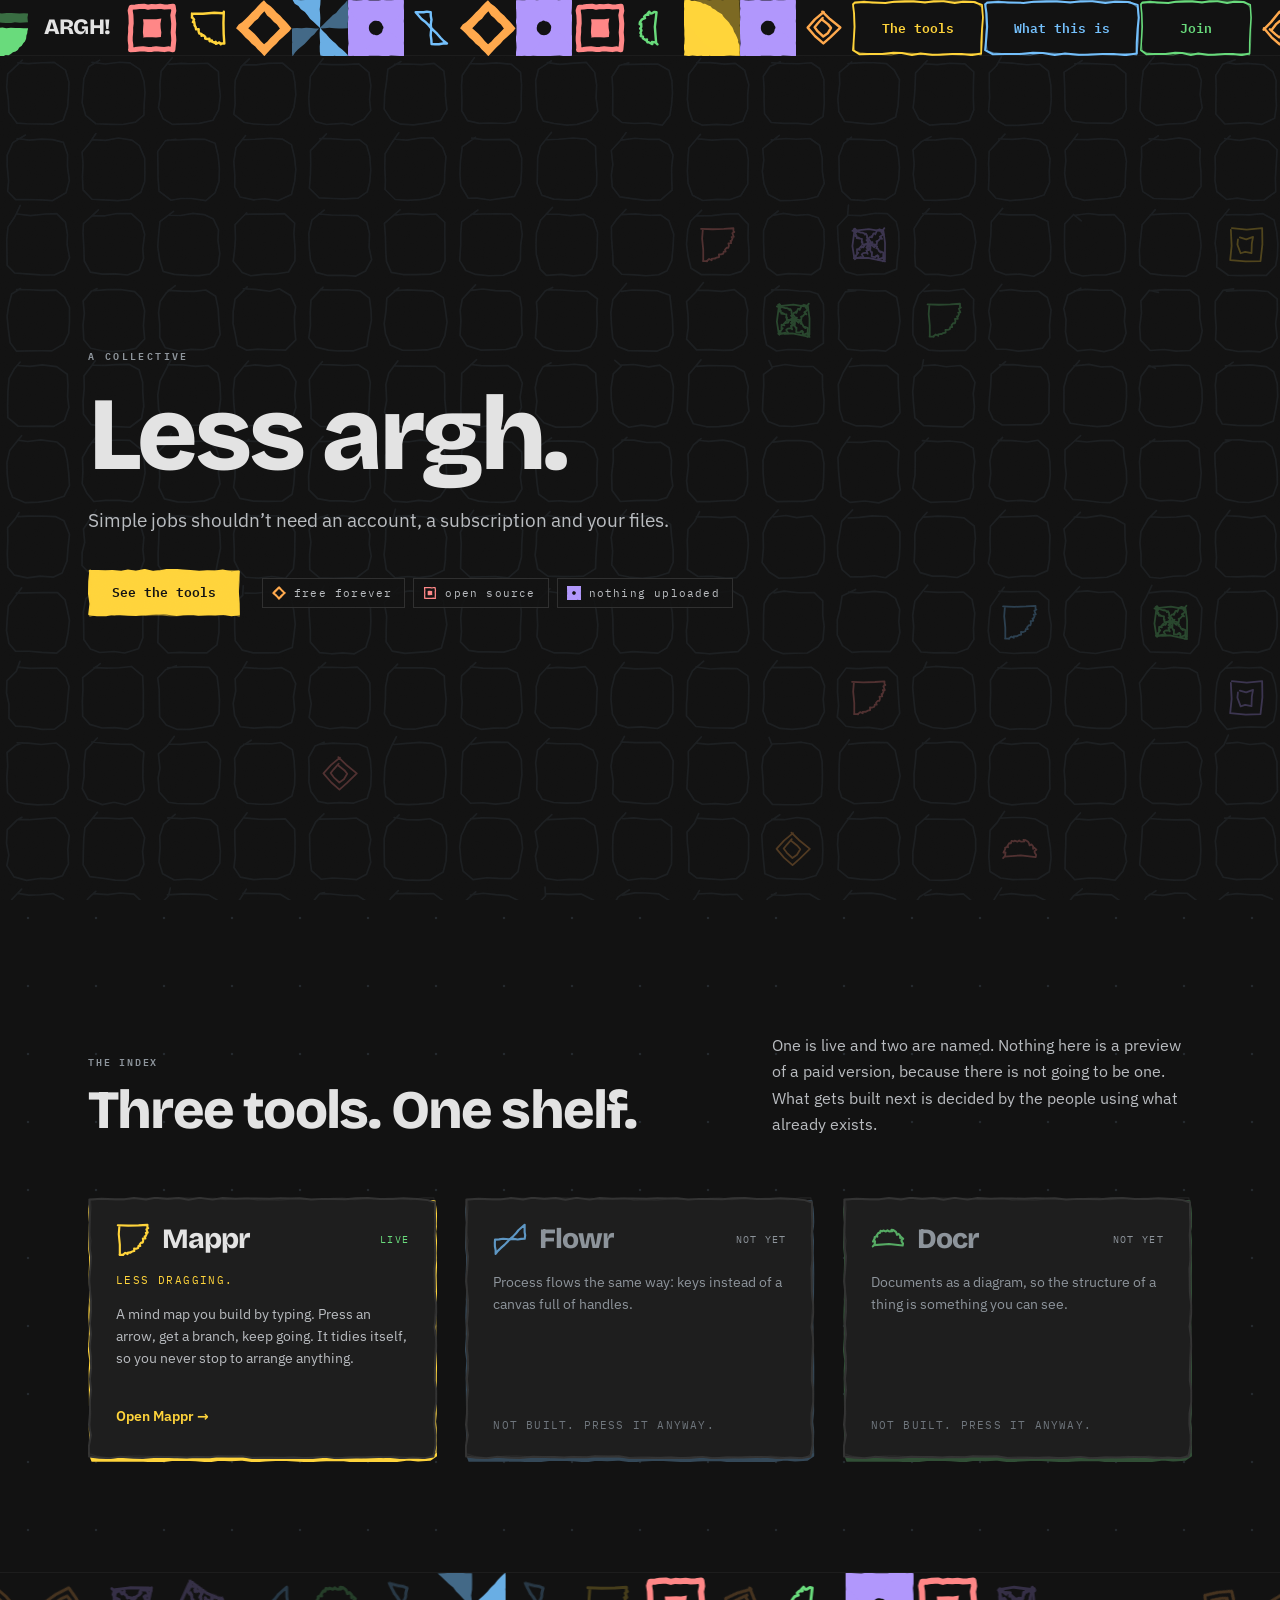
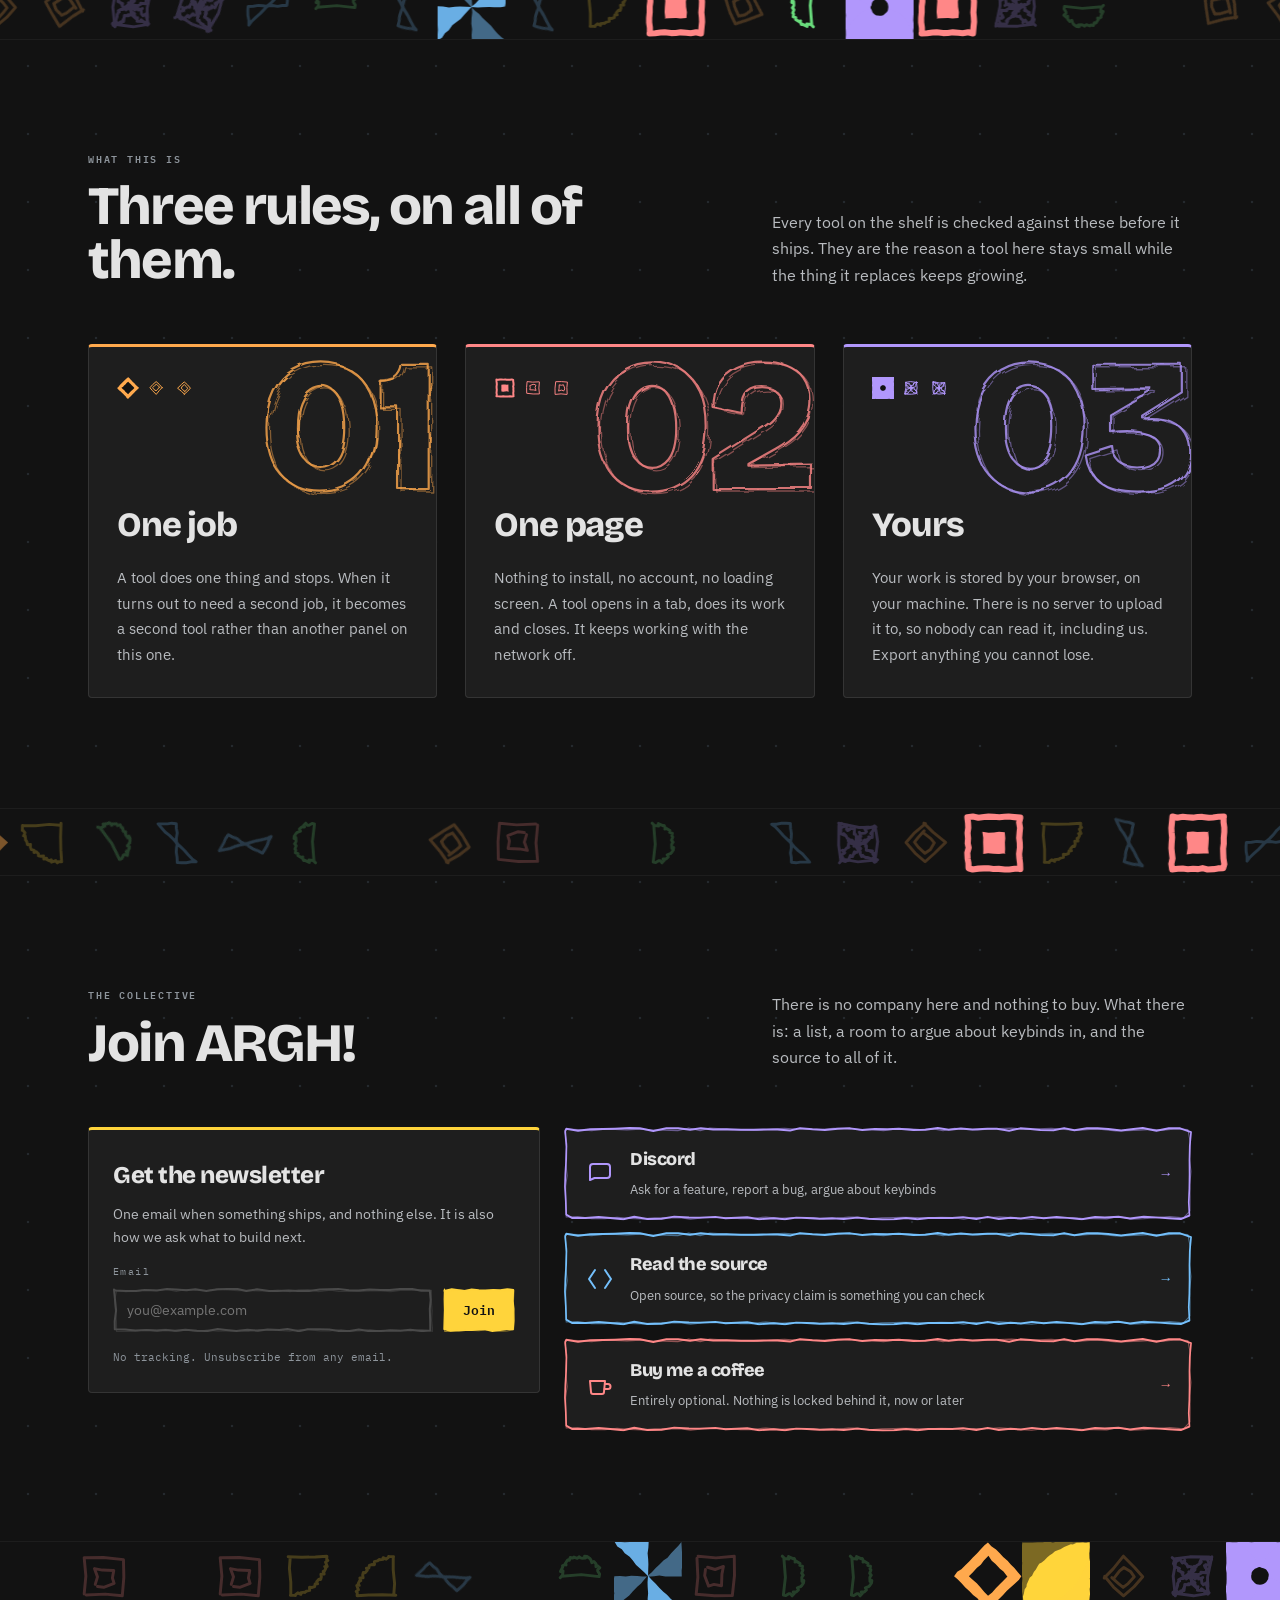
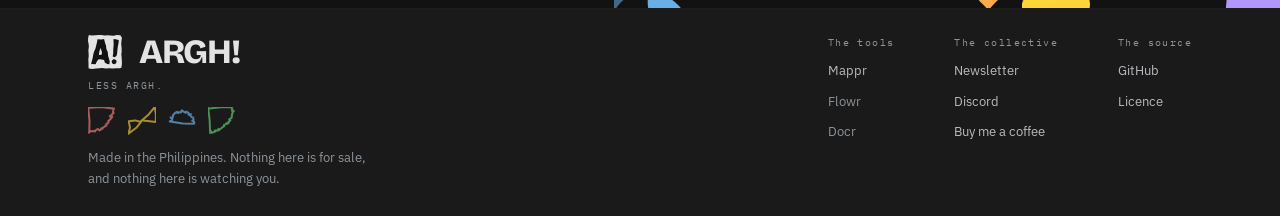
==== commit 8033f442: "Launch line: the title and link card say Less noise. A campaign line for the launch (board 02: tempo" ====
--- a/index.html
+++ b/index.html
@@ -3,16 +3,22 @@
 <head>
 <meta charset="utf-8">
 <meta name="viewport" content="width=device-width,initial-scale=1">
-<title>ARGH! — less argh.</title>
+<title>ARGH! · Less noise.</title>
 <meta name="description" content="Simple jobs shouldn&#8217;t need an account, a subscription and your files. Free forever, open source, and nothing ever leaves your device.">
 <meta name="theme-color" content="#121212">
 <link rel="icon" href="/assets/brand/argh-stamp.svg" type="image/svg+xml">
 <link rel="icon" href="/assets/brand/png/argh-stamp-32.png" type="image/png" sizes="32x32">
 <link rel="apple-touch-icon" href="/assets/brand/png/apple-touch-icon.png">
 
-<meta property="og:title" content="ARGH! — less argh.">
+<meta property="og:title" content="ARGH! · Less noise.">
 <meta property="og:description" content="Simple jobs shouldn&#8217;t need an account, a subscription and your files. Free forever, open source, nothing uploaded.">
 <meta property="og:type" content="website">
+<meta property="og:url" content="https://www.arghtools.com/">
+<meta property="og:image" content="https://www.arghtools.com/assets/og-house.png">
+<meta property="og:image:width" content="1200">
+<meta property="og:image:height" content="630">
+<meta property="og:image:alt" content="Less noise. Small tools that each do one job. Free forever, nothing uploaded.">
+<meta name="twitter:card" content="summary_large_image">
 
 
 <!--critical:start-->
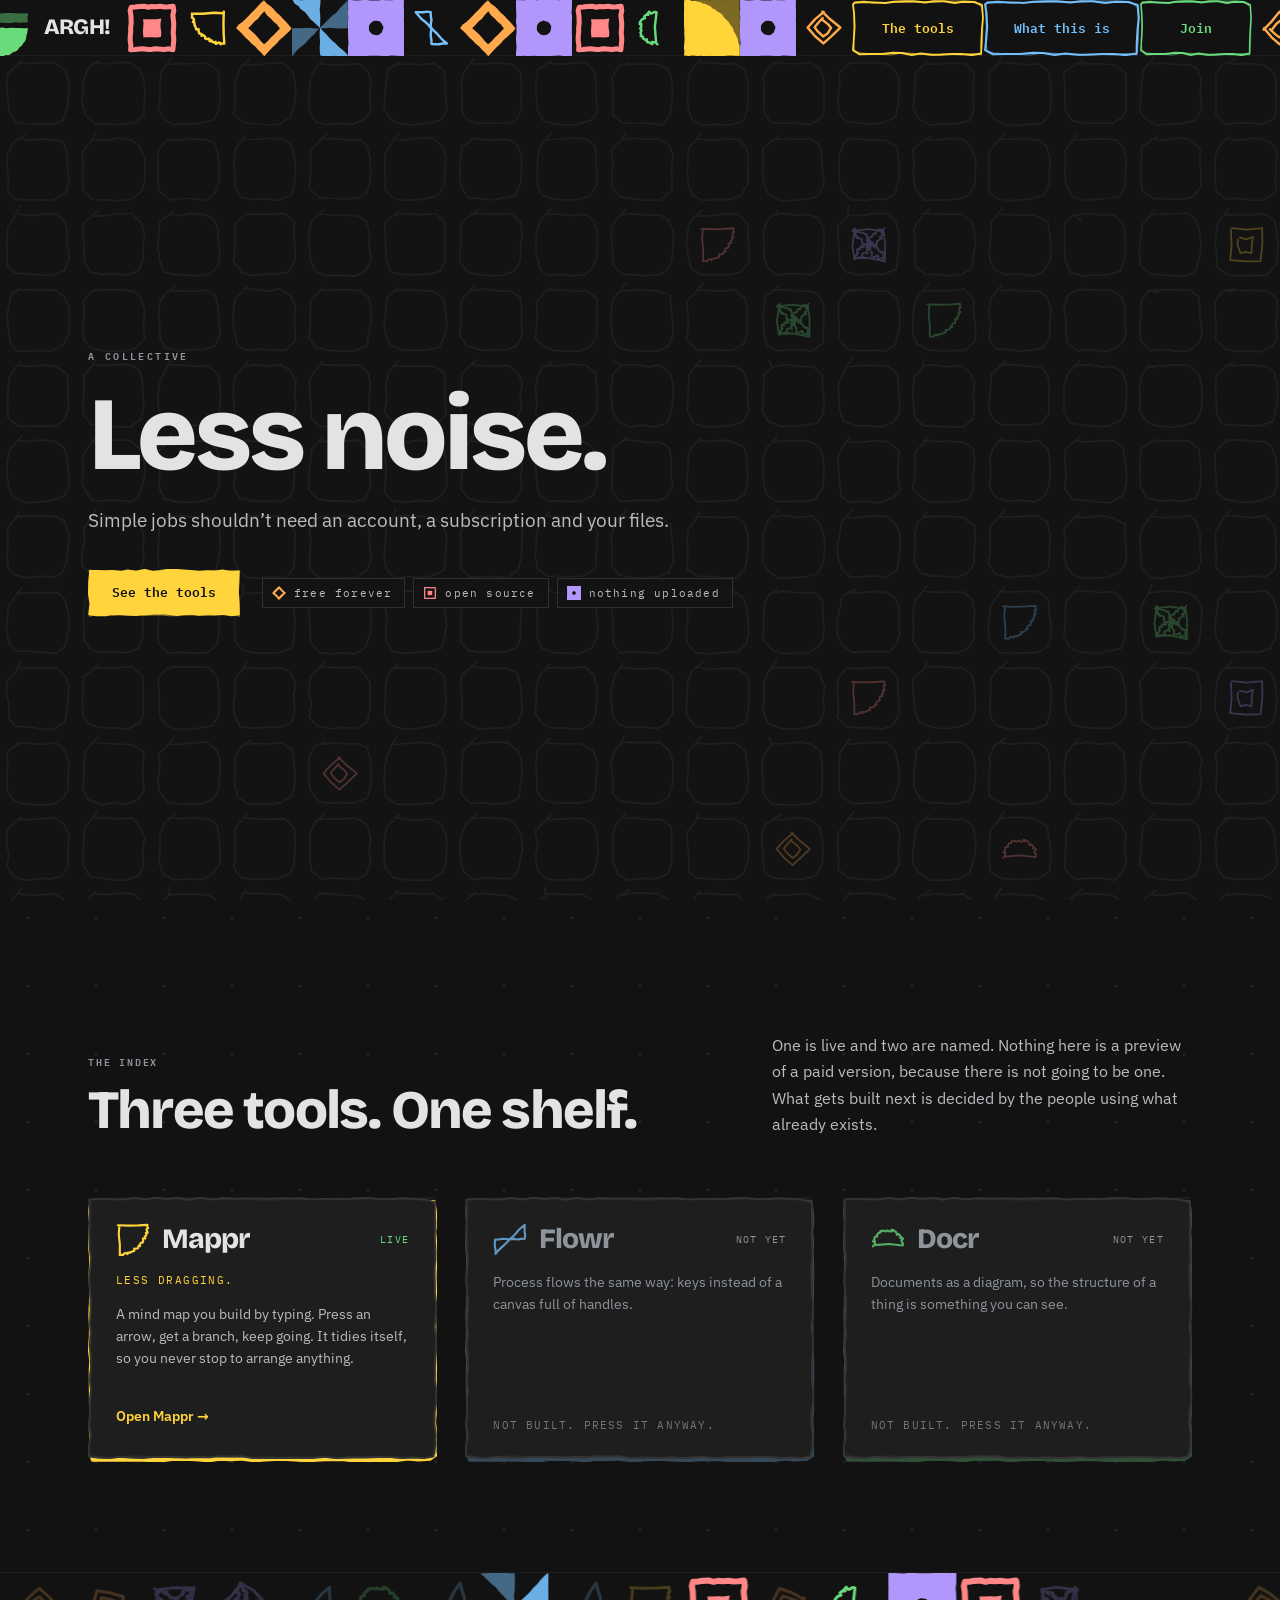
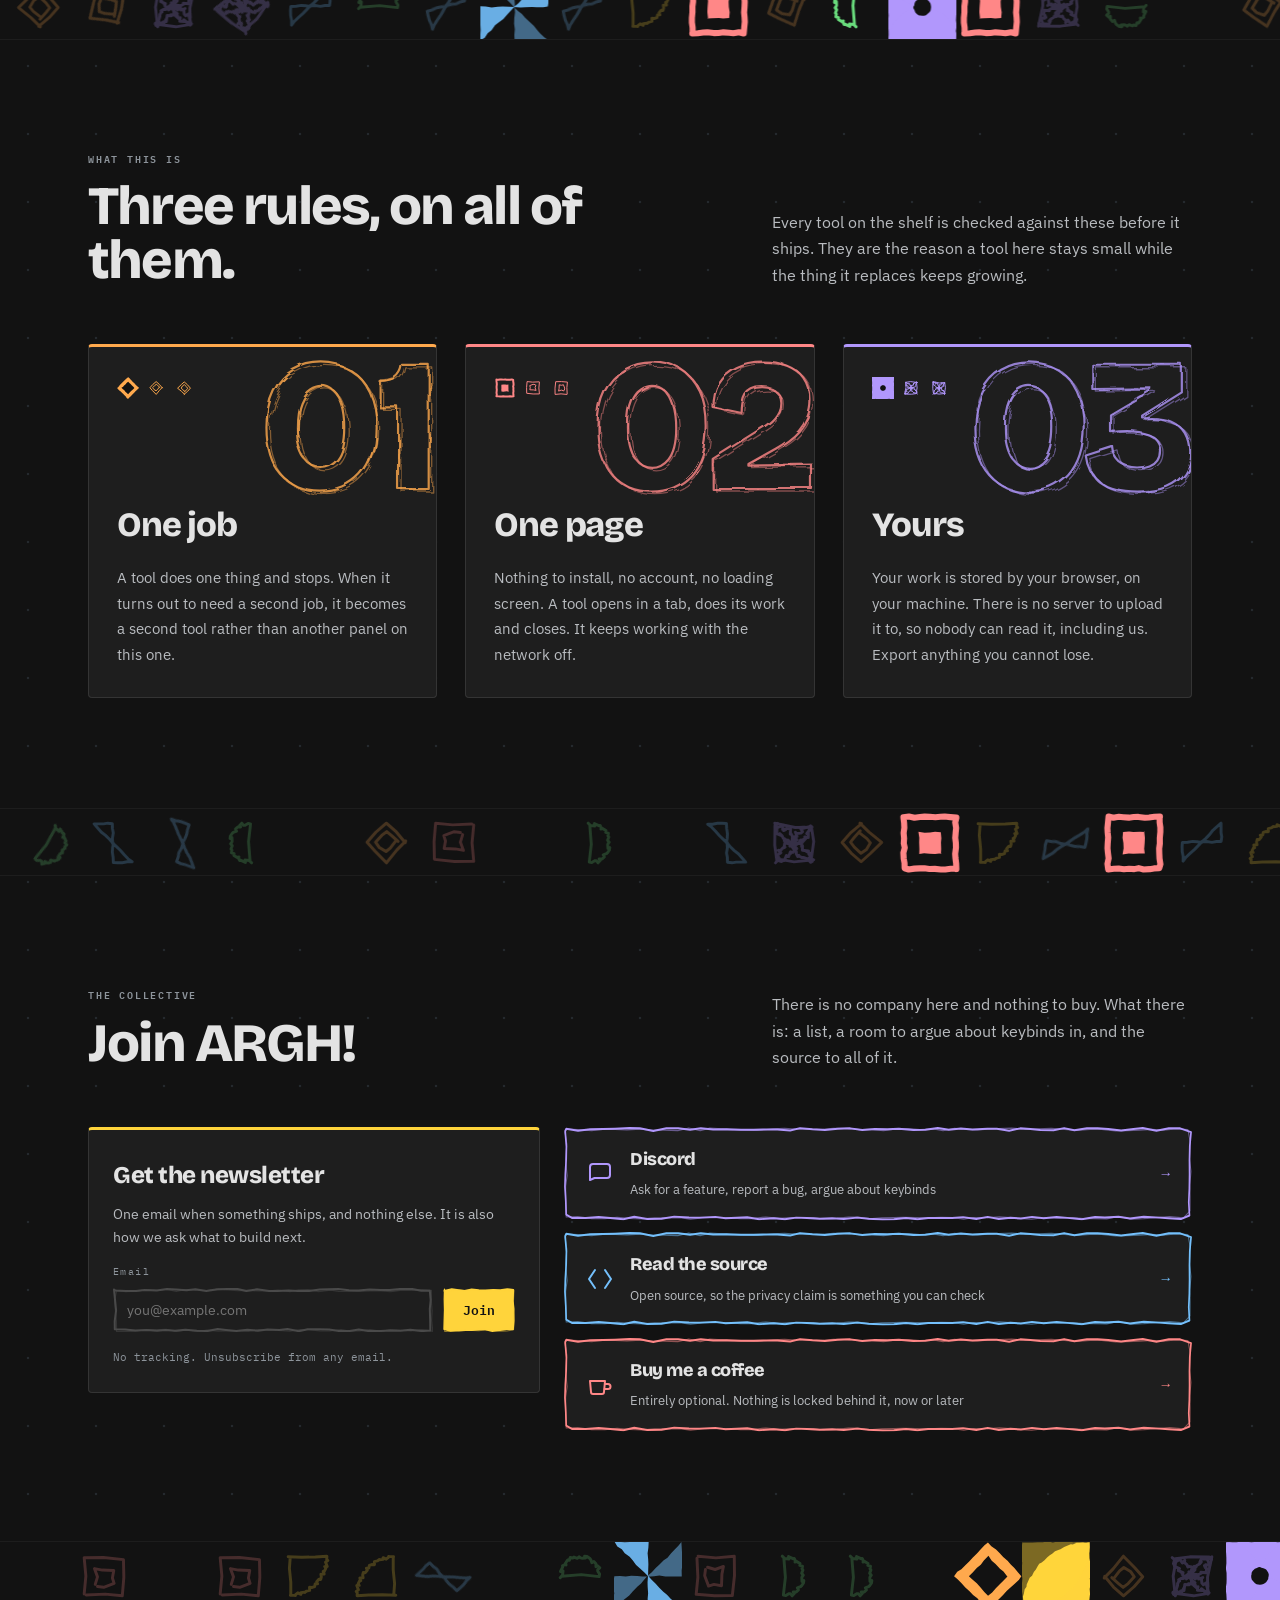
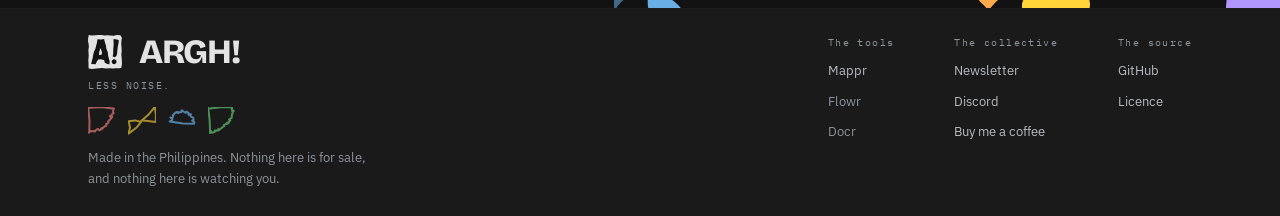
==== commit 0bf13a4c: "The house line is Less noise. Settled 24 September 2026. It replaces Less argh. in the hero and in e" ====
--- a/index.html
+++ b/index.html
@@ -133,7 +133,7 @@
   </div>
   <div class="wrap">
     <p class="label">A collective</p>
-    <h1>Less argh.</h1>
+    <h1>Less noise.</h1>
     <p class="lead">Simple jobs shouldn&#8217;t need an account, a subscription and your files.</p>
     <div class="actions">
       <a href="#index" class="btn btn-primary drawn"><span class="ed" aria-hidden="true"><svg viewBox="0 0 200 48" preserveAspectRatio="none" fill="none"><g class="f1"><path d="M1.9 2.1l11.4-.2 9.4.3 9.5-.2 11.4.7 9-1.2 10.3 1.2 11.8-1.8 11 2.2 9.5-.8 9.1-1.5 11.2.1 9.5.5 10 .5 11.3.9 10.5-.5 10.3.1 10.2-.9 11.6 1.7 9.9-.7-1.2 9.9-.1 10.6 1.1 11.8.2 10.9-10 1.1-12.6-1.5-8.2.6-10.1-.1-12.5.5-8.6-.9-12 .2-8.2 1-12.4-1.2-10.3-.5-8.7.3-10.8.7-11.2.7-10.5-.3-10.4-.5-10-.4-8.5 1.3-12 .2-10.5-1.2 1.6-10.4-1.9-10.1.3-12.8 1.4-10.8z" fill="currentColor" stroke="currentColor" stroke-width="2" stroke-linejoin="round"/><path d="M2.4 1.8l11.5 1 9.4.2 11.1-.1 8.6.8 10.3-2.1 10.4.7 11.5-.7 9.1.8 12-1 10.4.5 10.3-.1 10.4 1.9 10.4-.8 10.3.3 8.1-.7 11.2-.3 10.6.3 10-.9 10.4.4 1 10.3-1.7 12.3-.1 10.4 1.5 12.6-11.1-2.2-10.1.8-10.7.6-10.1-.7-9.6.4-10.6-.4-10.6.7-9.1.4-10.4.1-12.5-1.2-9.8.3-9 .6-12-1.6-9.8 0-9.7.4-9.3 1.1-10.9-.6-11-.7-10.5 2 1.4-11.5-.7-12.5.8-9.2-1.7-11.6z" fill="none" stroke="currentColor" stroke-width="1.24" stroke-linejoin="round" opacity=".5"/></g><g class="f2"><path d="M2.2 1.6l9.1.2 10.7.5 9.9-1 10.9 1.1 9.8-1.5 11.4 1 10.1-.9 11.4.1 9.7-.1 10.8 1 10.7-1 10.3 1.4 9.6.4 11 0 9.7-1.7 10 .9 9.9 1 10.5-.1 11.2-.9-1.6 11.1 1.8 11.6-2.2 9.7 1.6 12.5-11.9-.4-10.3-1.1-8.6.2-11.6-.2-9.4.1-11.8.2-9.8 1.1-10.3-1.6-9.7 1.4-9.6-1.6-12 1.6-9.9.1-9.1-.5-10.4-1.2-10.5 1-10.3.7-9.8.4-10.9-1.5-9.5-.7-1.9-9.8.6-10.1-.1-12.9 1.2-10.1z" fill="currentColor" stroke="currentColor" stroke-width="2" stroke-linejoin="round"/><path d="M3.3 1.4l10.2 2 8.8.1 11.9-1.2 9.4.6 10.3-.2 10.9-1.3 10.6 1.6 10.7 0 9.7.1 9.2-.6 12 1 8.2-.1 11.8-1.1 9.1 1.1 10.6-.7 9.9-.1 11.1-.6 9.8-.6 12 1.4-2.1 10.9 1.8 10.1.4 12.5-.9 11.4-11.1-2.3-9.9.3-9-.1-11.7 1.8-11.1-1.9-9.1.7-11.6.7-8.3-1.5-12 .2-9.5 1.3-10.8.4-10.8.2-10-1.9-10.3 1-8.7-1-11 1-10.6.6-10.9.3-10.1-1.3.4-10.6.5-10.3.5-12.7-1.8-9.5z" fill="none" stroke="currentColor" stroke-width="1.24" stroke-linejoin="round" opacity=".5"/></g><g class="f3"><path d="M2 .8l9.3 1.9 10.8.4 10.2-.4 11.7-.5 10.6.4 9-.9 11.3-.6 9.1 1.1 10.6-1.1 11.5.1 8.5 1.6 10.3-.9 10.9 0 10.2.6 11.6-1.7 9.6.9 10.6-.2 11.1 1.4 9.1.3 0 9.9-1 10.8 1.2 12.2-1.4 8.7-10.2 2.4-8.1-2.2-10.9.9-10.6 1.2-10.7-2.2-9.9.1-11.8.7-8.8 0-10.4.9-11.4-1-8.5 1.3-10.8.2-9.9-.8-11 0-10.1.8-10-1.3-11.8-.3-10.7-.2-10.3 1.2 2.2-11.3 0-12.3-.2-9.6-.4-11z" fill="currentColor" stroke="currentColor" stroke-width="2" stroke-linejoin="round"/><path d="M1.4 1.9l11.1 1.1 11-.5 10.4 1 8.8-1 10.9-.4 11.8-.4 8.6-.2 12.1 1.9 9-.2 11.2-1.3 10.6-.3 10.3.7 8.6-.9 11 .5 9.7-.6 10.5.6 11.9.3 10-.1 9.9 1.2.2 10.1.6 10-.2 13.1-.8 10.6-11-1.1-10.8-.3-8.8.6-10.5.2-10.9.3-8.7-1.4-11.5 1.4-10.1-1.3-11.4 1.8-9.5-1.9-9.5.7-10.6 1.4-10.5-1.5-11.6-.6-8.9 1.8-11.1.2-10.1-1.4-10.1 1.2-9.3-.5-1.4-11.6-.6-10.9.6-10.7 1.2-11.5z" fill="none" stroke="currentColor" stroke-width="1.24" stroke-linejoin="round" opacity=".5"/></g></svg></span><span class="t">See the tools</span></a>
@@ -294,7 +294,7 @@
   <div class="inner">
     <div class="brand">
       <div class="lock"><img class="stamp" src="/assets/brand/argh-stamp.svg" alt="" width="34" height="34"><div class="argh">ARGH!</div></div>
-      <div class="less">LESS ARGH.</div>
+      <div class="less">LESS NOISE.</div>
       <div class="marks"><svg width="28" height="28" viewBox="-1 -1 28 28" fill="none" aria-hidden="true" style="flex-shrink:0"><path d="M-.8-.7l1.3 13.5-.2 10.7-.3 1.2 1.4-1.7 1.5.2 2.6-.2.6.4.4-.9 1.3-1 1.4-.5 1.1 1.4 1.9-1.1-.1-.9 1.4.3-.1-.6 2.7-1.9.4-.7.9.2-.1-2 1.4-.2.9-1.3-.5-.7 1.8-2-.6.9 2.1-2.3-1.5-2 2.4.9-1-1.6 1.1-1.5 1.2-.8-.6-1 .4-2.4-.8-1.2 1.4.2-12.7-1.8-11.5.9" fill="none" stroke="#ff8787" stroke-width="2" stroke-linecap="round" stroke-linejoin="round"/></svg><svg width="28" height="28" viewBox="-1 -1 28 28" fill="none" aria-hidden="true" style="flex-shrink:0"><path d="M11.8 13.3l7.3-6.2 6.8-8.3 1 7.8-.1 7.4-8.2-1.1-5.3-.4" fill="none" stroke="#ffd43b" stroke-width="2" stroke-linecap="round" stroke-linejoin="round"/><path d="M12.1 13.8l-4.8 6-7.8 5.8 1.5-5.9-1.3-6.5 6.4-.8 5.8 1.6" fill="none" stroke="#ffd43b" stroke-width="2" stroke-linecap="round" stroke-linejoin="round"/></svg><svg width="28" height="28" viewBox="-1 -1 28 28" fill="none" aria-hidden="true" style="flex-shrink:0"><path d="M2.2 13.5l-1-.5 1.3.3.8-1.9-1.9-2 1.9 1 .6-1.5.1-1.3-.2-.1 2.5-2.9 1 .2.7-1 1.2 1.3.6-.9 2-.2.9-1.5-.6 1.8.8-1.9 3 2.1 1.5-.1-1.1.3 1-1.1 2.2 1.3 0 1.8 2.5-.5-1.2.1 1.3 2.5.8.3 1.3.5.4 2.3-1.4.8 2.1 1.4-.2 1.6-11.2-.1-13.2-2.2" fill="none" stroke="#74c0fc" stroke-width="2" stroke-linecap="round" stroke-linejoin="round"/></svg><svg width="28" height="28" viewBox="-1 -1 28 28" fill="none" aria-hidden="true" style="flex-shrink:0"><path d="M-.8-.2l1.4 11.8.5 12.1 0 1.2.6-2.3 1.1 2.2 2.3-.8 1.4-.6-.7-.8 2.9 0 .8-1.7-.1 1.6 2.9-2.3.3-.3 1.7-1.2.8-.4.1-.2-.3-1.2 3.2-1-1-.3 2-1.4.3 1.1 1.1-2.4.9-.6-1.3-.7.9-1 1.6-.5.3-3.1.1-1 .1.7.7-2.7-.8-1 1.8.2-2-1.9.3-2.4-11.5.4-10.8 1.1" fill="none" stroke="#69db7c" stroke-width="2" stroke-linecap="round" stroke-linejoin="round"/></svg></div>
       <div class="t" style="margin-top:13px">Made in the Philippines. Nothing here is for sale, and nothing here is watching you.</div>
     </div>
